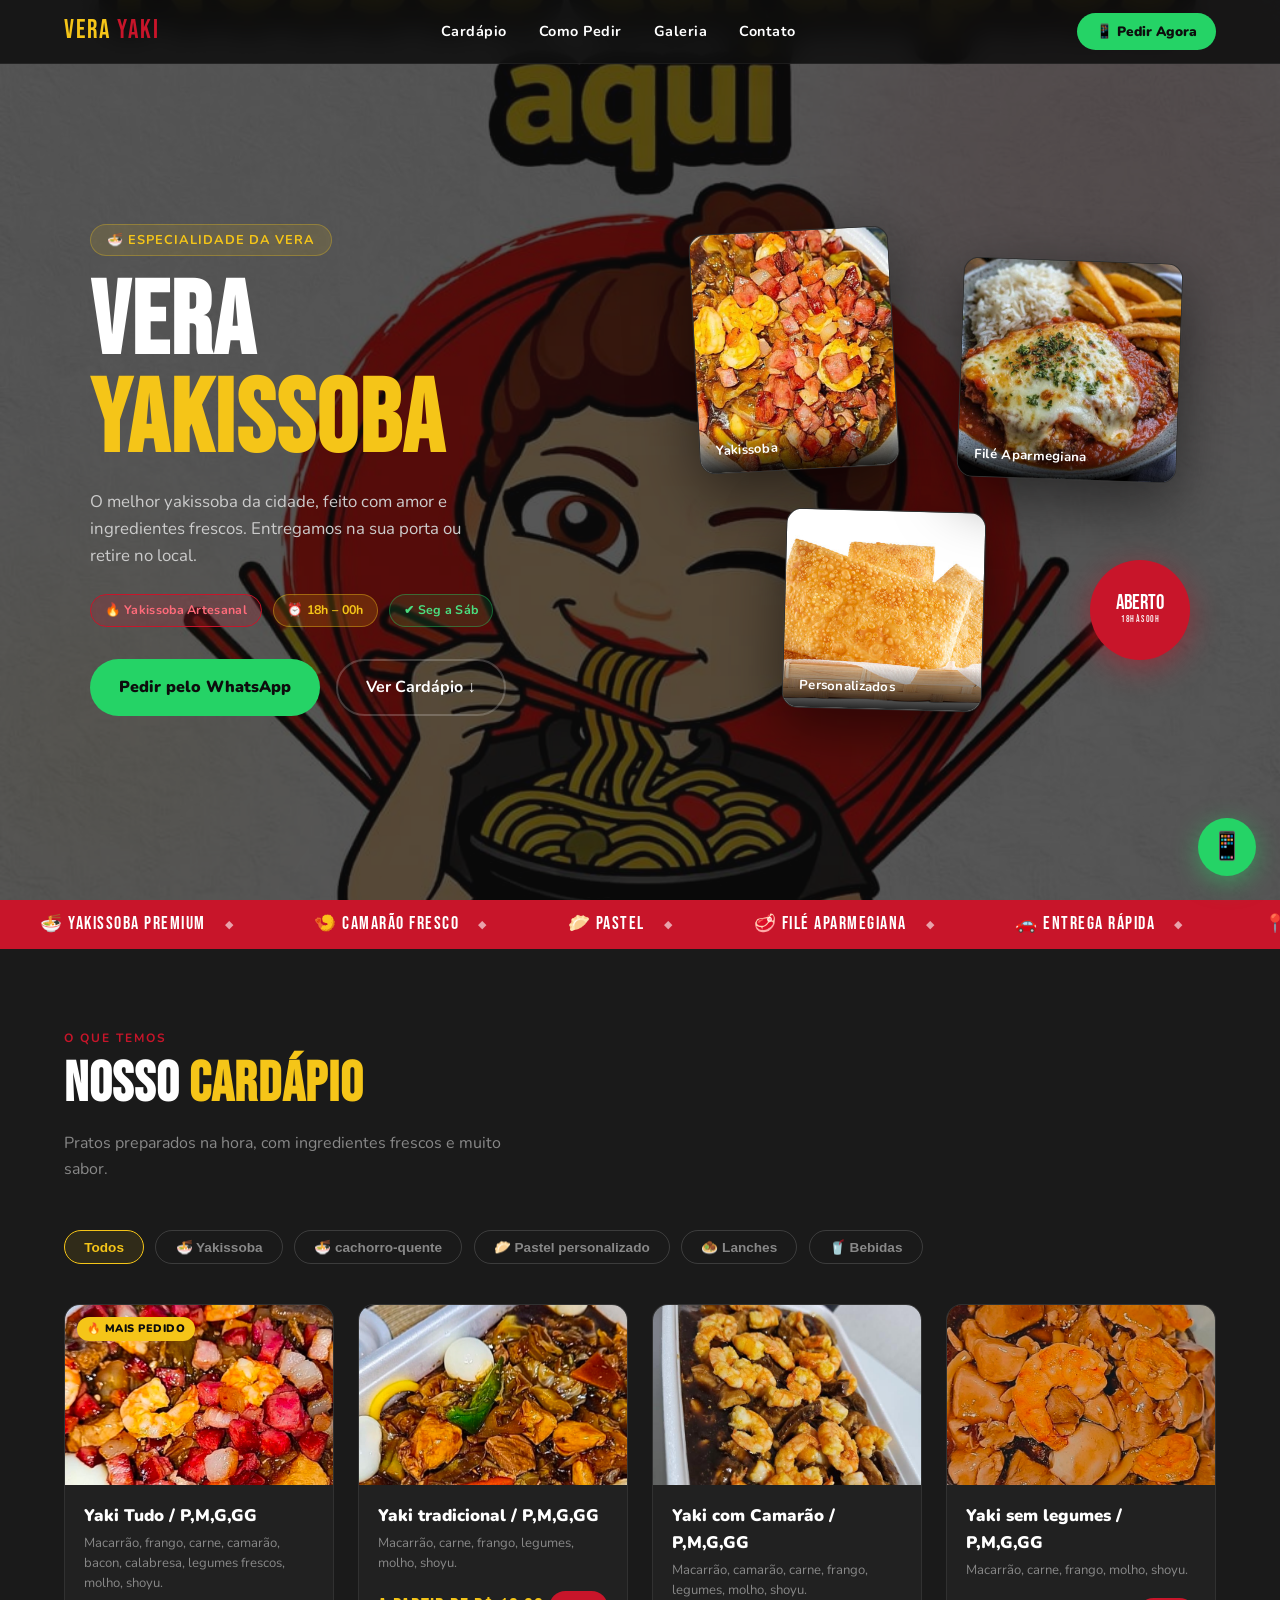
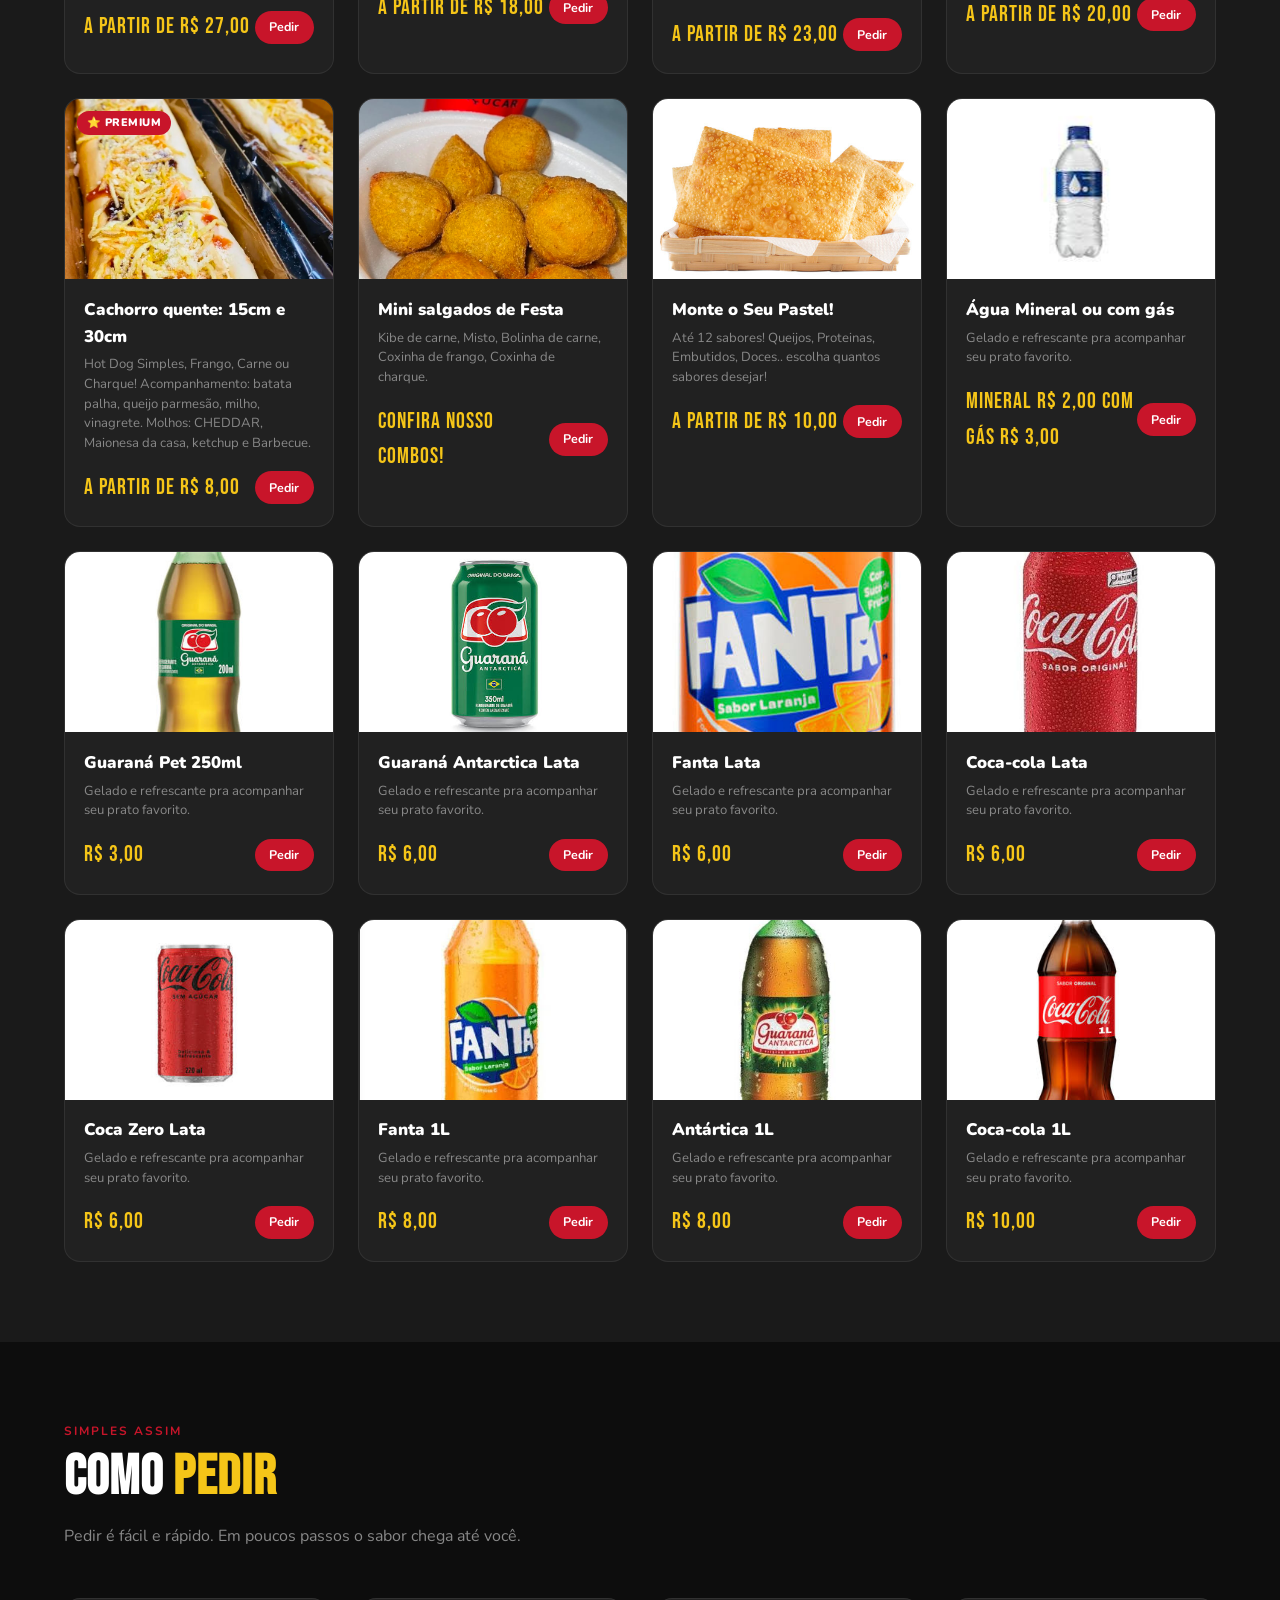
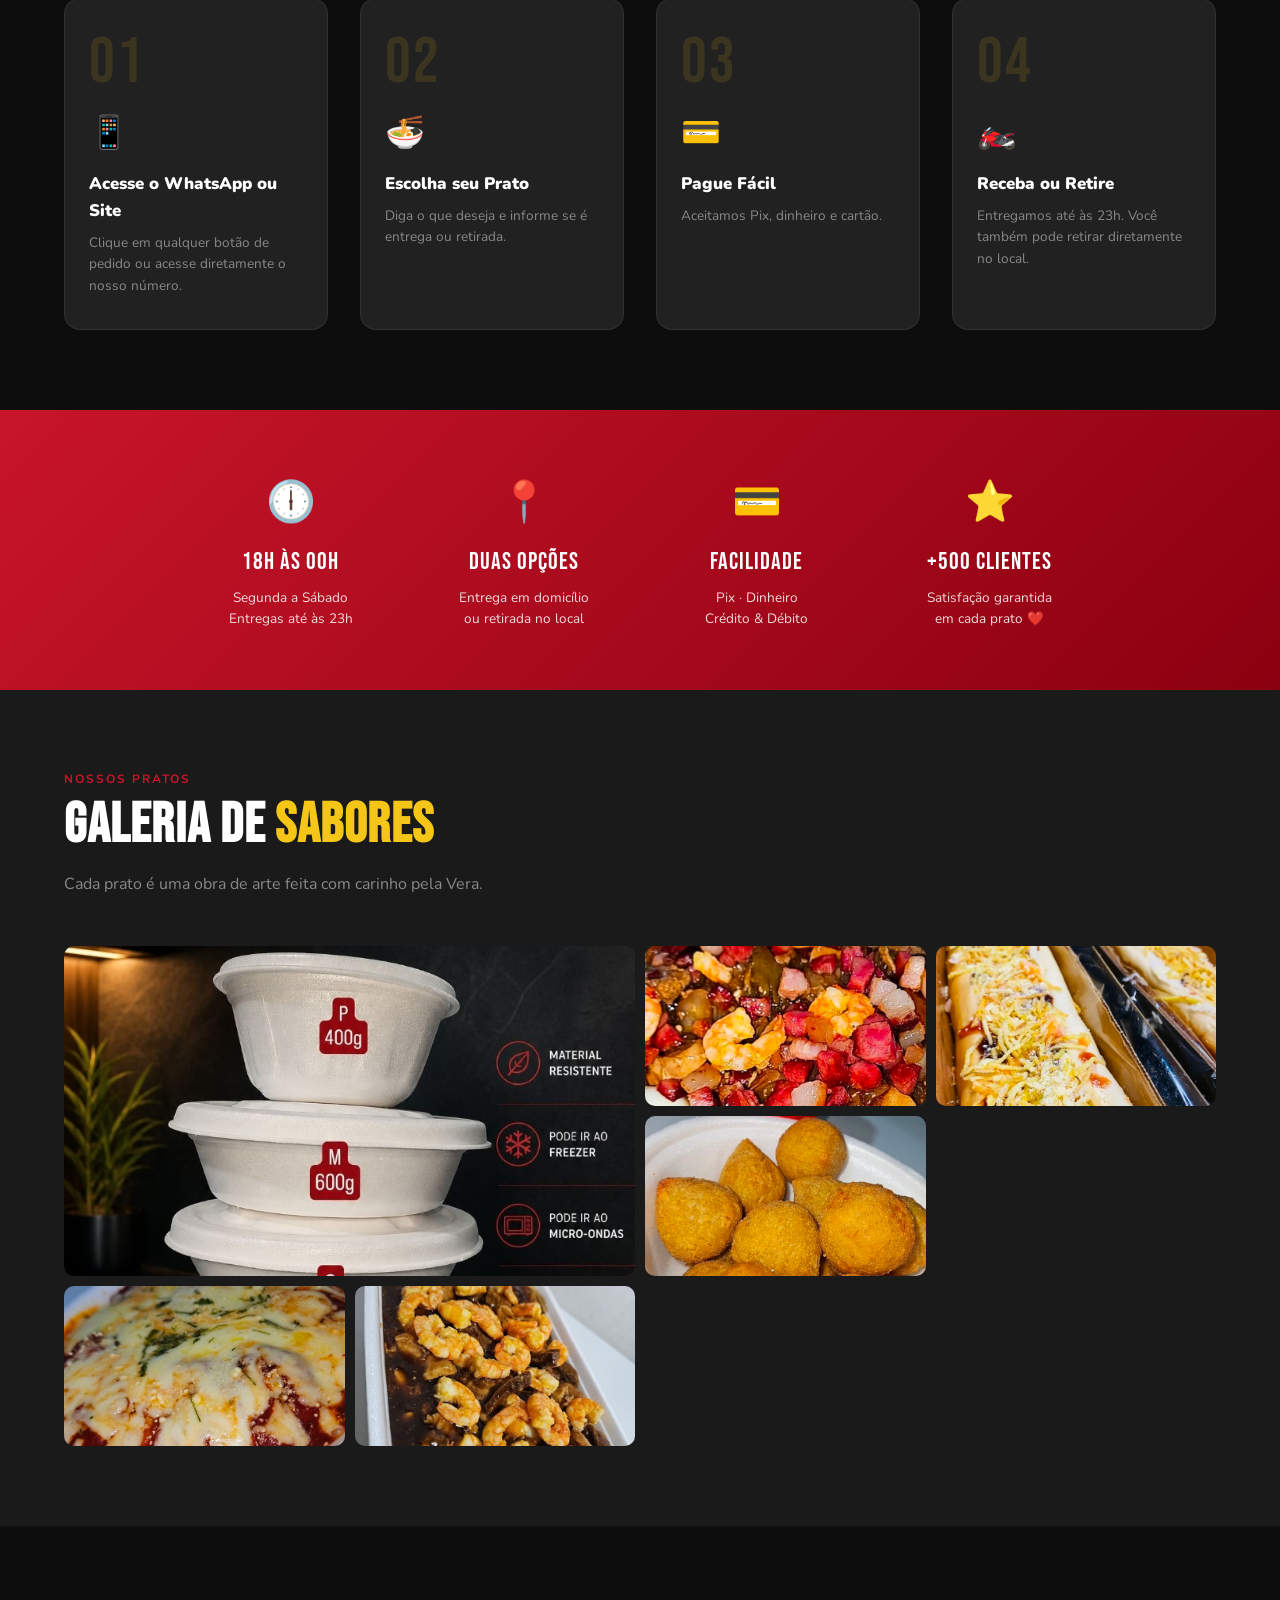
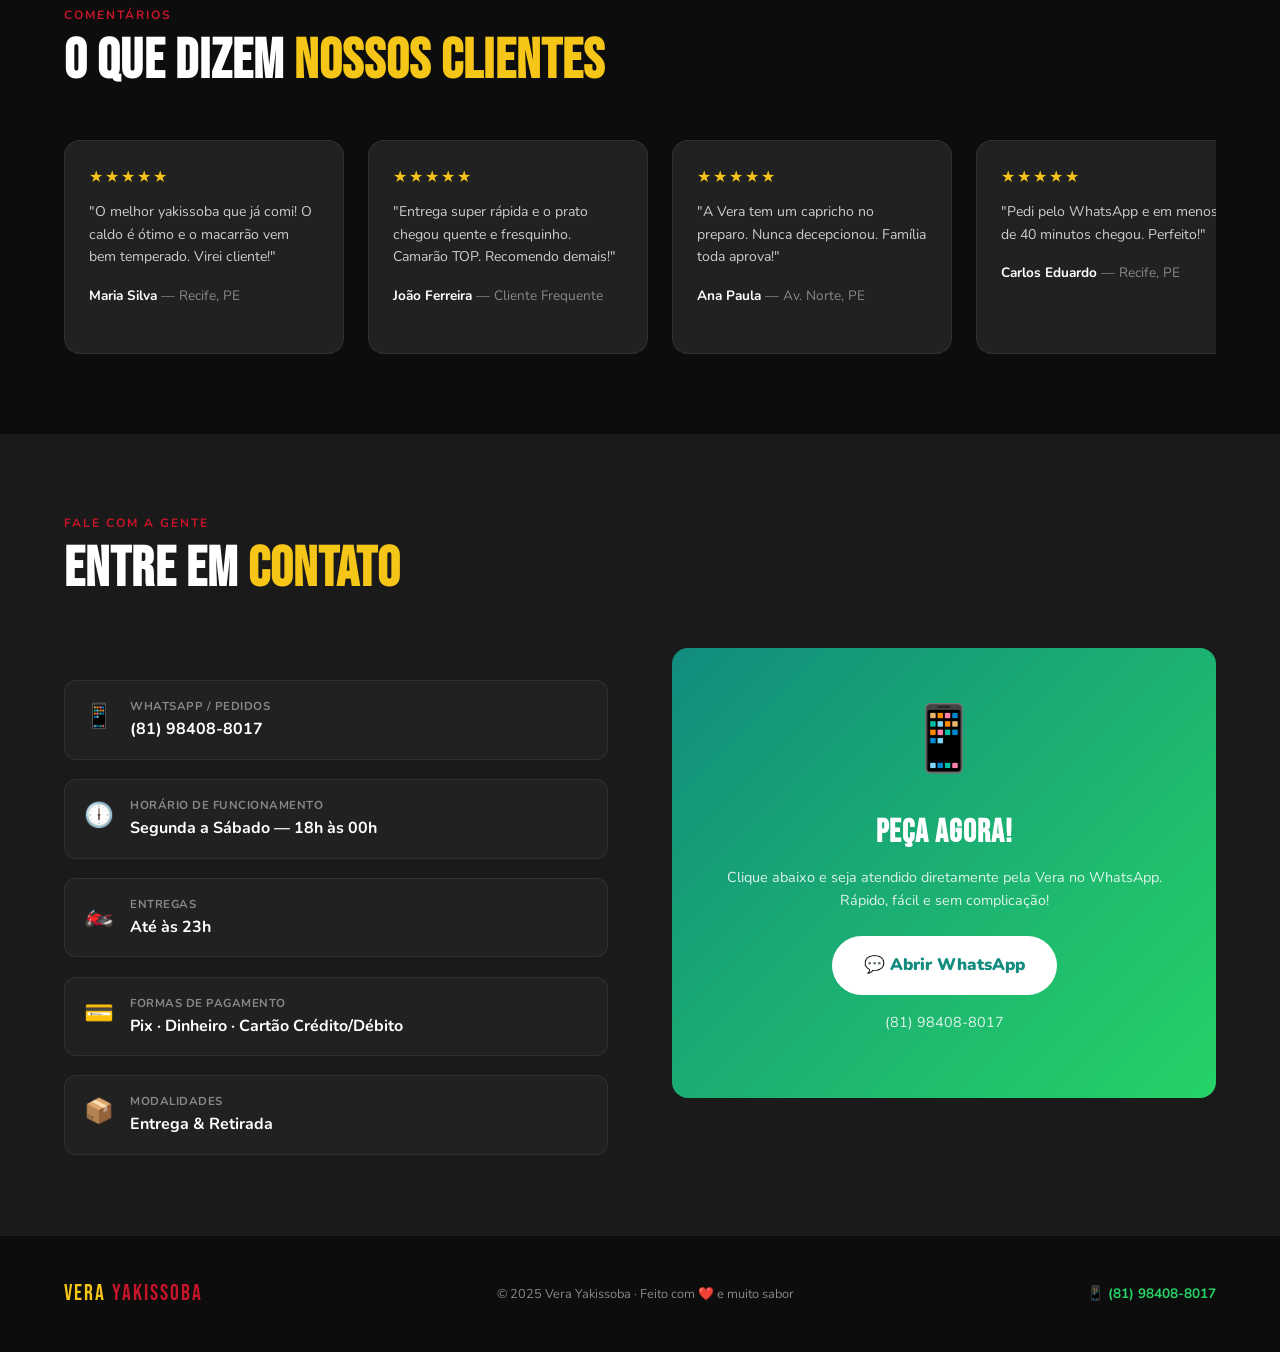
==== index.html @ edbf0c28 "Primeira versão do site Vera Yakisoba" ====
<!DOCTYPE html>
<html lang="pt-BR">
  <head>
    <meta charset="UTF-8" />
    <meta name="viewport" content="width=device-width, initial-scale=1.0"/>
    <title>Vera Yakissoba</title>
    <link rel="preconnect" href="https://fonts.googleapis.com"/>
    <link href="https://fonts.googleapis.com/css2?family=Bebas+Neue&family=Nunito:wght@400;600;700;900&display=swap" rel="stylesheet"/>
    <link rel="stylesheet" href="SITEVERACSS.css">
  </head>
  <body>

      <!-- LOADER -->
      <div id="loader">
        <div class="loader-logo">VERA <span>YAKISSOBA</span></div>
        <div class="loader-bar"><div class="loader-bar-fill"></div></div>
      </div>

      <!-- FLOATING WA -->
      <a class="float-wa" href="https://wa.me/5581984088017" target="_blank" title="Falar no WhatsApp">📱</a>

      <!-- NAV -->
      <nav id="nav">
          <div class="nav-brand">VERA <span>YAKI</span></div>
          <ul class="nav-links" id="navLinks">
            <li><a href="#menu">Cardápio</a></li>
            <li><a href="#como-pedir">Como Pedir</a></li>
            <li><a href="#galeria">Galeria</a></li>
            <li><a href="#contato">Contato</a></li>
          </ul>
        <a class="nav-cta" href="https://wa.me/5581984088017" target="_blank">
        📱 Pedir Agora
        </a>
        <div class="nav-hamburger" id="hamburger" onclick="toggleMenu()">
          <span></span><span></span><span></span>
        </div>
      </nav>

      <!-- HERO -->
      <section id="hero">
        <div class="hero-bg">
          <div class="orb orb1"></div>
          <div class="orb orb2"></div>
        </div>
        <div class="hero-inner">
          <div class="hero-text">
            <div class="hero-eyebrow">🍜 Especialidade da Vera</div>
              <h1 class="hero-title">
                <span class="line1">VERA</span>
                <span class="line2">YAKISSOBA</span>
              </h1>
              <p class="hero-sub">O melhor yakissoba da cidade, feito com amor e ingredientes frescos. Entregamos na sua porta ou retire no local.</p>
              <div class="hero-badges">
                <span class="badge badge-red">🔥 Yakissoba Artesanal</span>
                <span class="badge badge-gold">⏰ 18h – 00h</span>
                <span class="badge badge-green">✔ Seg a Sáb</span>
              </div>
              <div class="hero-actions">
                <a class="btn-primary" href="https://wa.me/5581984088017" target="_blank">
                  Pedir pelo WhatsApp
                </a>
                <a class="btn-secondary" href="#menu">Ver Cardápio ↓</a>
              </div>
          </div>
          <div class="hero-visual">
            <div class="dish-card dc1">
              <div class="menu-card-img-wrap" style="height:100%">
                <img src="YAKISOBA2.jpeg" alt="Yakisoba">
              </div>
              <div class="dish-card-label">Yakissoba</div>
            </div>
            <div class="dish-card dc2">
              <img src="aparmegiana.jpg" alt="aparmegiana">
              <div class="dish-card-label">Filé Aparmegiana</div>
            </div>
            <div class="dish-card dc3">
              <img src="pastel.jpg" alt="pasteis">
              <div class="dish-card-label">Personalizados</div>
            </div>
            <div class="hero-badge-float">
              <span class="big">ABERTO</span>
              <span class="small">18H ÀS 00H</span>
            </div>
          </div>
        </div>
      </section>

      <!-- TICKER -->
      <div class="ticker-wrap">
        <div class="ticker-track" id="tickerTrack">
          <span>🍜 Yakissoba Premium</span>
          <span>🍤 Camarão Fresco</span>
          <span>🥟 Pastel</span>
          <span>🥩 Filé Aparmegiana</span>
          <span>🚗 Entrega Rápida</span>
          <span>📍 Retirada no Local</span>
          <span>💳 Dinheiro, Pix & Cartão</span>
          <span>⭐ Melhor da Cidade</span>
          <span>🍜 Yakissoba Premium</span>
          <span>🍤 Camarão Fresco</span>
          <span>🥟 Pastel</span>
          <span>🥩 Filé Aparmegiana</span>
          <span>🏍️ Entrega Rápida</span>
          <span>📍 Retirada no Local</span>
          <span>💳 Dinheiro, Pix & Cartão</span>
          <span>⭐ Melhor da Cidade</span>
        </div>
      </div>

      <!-- MENU -->
      <section id="menu">
        <div class="section-header reveal">
          <p class="section-label">O que temos</p>
          <h2 class="section-title">Nosso <span>Cardápio</span></h2>
          <p class="section-sub">Pratos preparados na hora, com ingredientes frescos e muito sabor.</p>
        </div>
        <div class="menu-tabs reveal">
          <button class="tab active" onclick="filterMenu('todos', this)">Todos</button>
          <button class="tab" onclick="filterMenu('yaki', this)">🍜 Yakissoba</button>
          <button class="tab" onclick="filterMenu('dog', this)">🍜 cachorro-quente</button>
          <button class="tab" onclick="filterMenu('pastel', this)">🥟 Pastel personalizado</button>
          <button class="tab" onclick="filterMenu('lanches', this)">🧆 Lanches</button>
          <button class="tab" onclick="filterMenu('bebidas', this)">🥤 Bebidas</button>
        </div>
        <div class="menu-grid" id="menuGrid">
          <!-- Yakisoba TUDO-->
          <div class="menu-card reveal" data-cat="yaki">
            <span class="menu-card-badge">🔥 Mais Pedido</span>
              <div class="menu-card-img-wrap">
                <img src="yakitudo.jpeg" alt="Yakisoba">
                <div style="width:100%;height:180px;background:linear-gradient(135deg,#2d1000,#7a3015);display:flex;align-items:center;justify-content:center;font-size:4rem;">🍜</div>
              </div>
        
            <div class="menu-card-body" >
              <div class="menu-card-title">Yaki Tudo / P,M,G,GG</div>
              <div class="menu-card-desc">Macarrão, frango, carne, camarão, bacon, calabresa, legumes frescos, molho, shoyu.</div>
                <div class="menu-card-footer">
                  <span class="menu-card-price">A partir de R$ 27,00</span>
                  <a class="btn-pedido" href="https://wa.me/5581984088017?text=Quero%20pedir%20um%20Yaki%20Tudo!" target="_blank">Pedir</a>
                </div>
            </div>
          </div>

          <!--Yakisoba tradicional-->
          <div class="menu-card reveal" data-cat="yaki">
            <div class="menu-card-img-wrap">
              <img src="yakitradi.jpeg" alt="tradicional">
              <div style="width:100%;height:180px;background:linear-gradient(135deg,#1a0800,#5a2010);display:flex;align-items:center;justify-content:center;font-size:4rem;">🥩</div>
            </div>
            <div class="menu-card-body">
              <div class="menu-card-title">Yaki tradicional / P,M,G,GG</div>
              <div class="menu-card-desc">Macarrão, carne, frango, legumes, molho, shoyu.</div>
              <div class="menu-card-footer">
                <span class="menu-card-price">A partir de R$ 18,00</span>
                <a class="btn-pedido" href="https://wa.me/5581984088017?text=Quero%20pedir%20um%20Yakissoba%20de%20Tradicional!" target="_blank">Pedir</a>
              </div>
            </div>
          </div>
          <!--YAKI COM CAMARÃO-->
        <div class="menu-card reveal" data-cat="yaki">
          <div class="menu-card-img-wrap">
            <img src="YAKISOBAVERA.jpeg" alt="camarão">
              <div style="width:100%;height:180px;background:linear-gradient(135deg,#1a0800,#5a2010);display:flex;align-items:center;justify-content:center;font-size:4rem;">🥩</div>
          </div>
          <div class="menu-card-body">
            <div class="menu-card-title">Yaki com Camarão / P,M,G,GG</div>
            <div class="menu-card-desc">Macarrão, camarão, carne, frango, legumes, molho, shoyu.</div>
            <div class="menu-card-footer">
              <span class="menu-card-price">A partir de R$ 23,00</span>
              <a class="btn-pedido" href="https://wa.me/5581984088017?text=Quero%20pedir%20um%20Yakissoba%20com%20Camarão!" target="_blank">Pedir</a>
            </div>
          </div>
        </div>
          <!--YAKI SEM LEGUMES-->
        <div class="menu-card reveal" data-cat="yaki">
          <div class="menu-card-img-wrap">
            <img src="YAKISEMLEGUMES.jpeg" alt="sem legumes">
            <div style="width:100%;height:180px;background:linear-gradient(135deg,#1a0800,#5a2010);display:flex;align-items:center;justify-content:center;font-size:4rem;">🥩</div>
          </div>
          <div class="menu-card-body">
            <div class="menu-card-title">Yaki sem legumes / P,M,G,GG</div>
            <div class="menu-card-desc">Macarrão, carne, frango, molho, shoyu.</div>
            <div class="menu-card-footer">
              <span class="menu-card-price">A partir de R$ 20,00</span>
              <a class="btn-pedido" href="https://wa.me/5581984088017?text=Quero%20pedir%20um%20Yakissoba%20sem%20Legumes!" target="_blank">Pedir</a>
            </div>
          </div>
        </div>

          <!--HOTDOG-->
        <div class="menu-card reveal" data-cat="dog">
          <span class="menu-card-badge" style="background:var(--red);color:var(--white);">⭐ Premium</span>
          <div class="menu-card-img-wrap">
            <img src="VERADOG.jpeg" alt="cachorroquente">
              <div style="width:100%;height:180px;background:linear-gradient(135deg,#1a1000,#5a4000);display:flex;align-items:center;justify-content:center;font-size:4rem;">🧆</div>
          </div>
          <div class="menu-card-body">
            <div class="menu-card-title">Cachorro quente: 15cm e 30cm</div>
            <div class="menu-card-desc">Hot Dog Simples, Frango, Carne ou Charque! Acompanhamento: batata palha, queijo parmesão, milho, vinagrete. Molhos: CHEDDAR, Maionesa da casa, ketchup e Barbecue.</div>
            <div class="menu-card-footer">
              <span class="menu-card-price">A partir de R$ 8,00</span>
              <a class="btn-pedido" href="https://wa.me/5581984088017?text=Quero%20pedir%20Cachorro-quente!" target="_blank">Pedir</a>
            </div>
          </div>
        </div>

          <!--COXINHAS-->
        <div class="menu-card reveal" data-cat="lanches">
          <div class="menu-card-img-wrap">
            <img src="VERACOXINHAS.jpeg" alt="coxinhas">
              <div style="width:100%;height:180px;background:linear-gradient(135deg,#001a10,#005030);display:flex;align-items:center;justify-content:center;font-size:4rem;">🍤</div>
          </div>
          <div class="menu-card-body">
            <div class="menu-card-title">Mini salgados de Festa</div>
            <div class="menu-card-desc">Kibe de carne, Misto, Bolinha de carne, Coxinha de frango, Coxinha de charque.</div>
            <div class="menu-card-footer">
              <span class="menu-card-price">Confira nosso Combos!</span>
              <a class="btn-pedido" href="https://wa.me/5581984088017?text=Quero%20pedir%20Coxinhas!" target="_blank">Pedir</a>
            </div>
          </div>
        </div>

          <!--PASTEL-->
        <div class="menu-card reveal" data-cat="pastel">
          <div class="menu-card-img-wrap">
            <img src="pastel.jpg" alt="pastel">
              <div style="width:100%;height:180px;background:linear-gradient(135deg,#0a0020,#30106a);display:flex;align-items:center;justify-content:center;font-size:4rem;">🌊</div>
          </div>
          <div class="menu-card-body">
            <div class="menu-card-title">Monte o Seu Pastel!</div>
            <div class="menu-card-desc">Até 12 sabores! Queijos, Proteinas, Embutidos, Doces..  escolha quantos sabores desejar!</div>
            <div class="menu-card-footer">
              <span class="menu-card-price">A partir de R$ 10,00</span>
              <a class="btn-pedido" href="https://wa.me/5581984088017?text=Quero%20pedir%20um%20Pastel!" target="_blank">Pedir</a>
            </div>
          </div>
        </div>

        <!--BEBIDAS-->
        <div class="menu-card reveal" data-cat="bebidas">
          <div class="menu-card-img-wrap">
            <img src="VERAAGUA.jpg" alt="aguamineral">
              <div style="width:100%;height:180px;background:linear-gradient(135deg,#0a1520,#1a4060);display:flex;align-items:center;justify-content:center;font-size:4rem;">🥤</div>
          </div>
          <div class="menu-card-body">
            <div class="menu-card-title">Água Mineral ou com gás</div>
            <div class="menu-card-desc">Gelado e refrescante pra acompanhar seu prato favorito.</div>
            <div class="menu-card-footer">
              <span class="menu-card-price">Mineral R$ 2,00 com gás R$ 3,00</span>
              <a class="btn-pedido" href="https://wa.me/5581984088017?text=Quero%20pedir%20Agua!" target="_blank">Pedir</a>
            </div>
          </div>
        </div>

        <div class="menu-card reveal" data-cat="bebidas">
          <div class="menu-card-img-wrap">
            <img src="VERAGUARANA.jpg" alt="guaranapet">
              <div style="width:100%;height:180px;background:linear-gradient(135deg,#0a1520,#1a4060);display:flex;align-items:center;justify-content:center;font-size:4rem;">🥤</div>
          </div>
          <div class="menu-card-body">
            <div class="menu-card-title">Guaraná Pet 250ml</div>
            <div class="menu-card-desc">Gelado e refrescante pra acompanhar seu prato favorito.</div>
            <div class="menu-card-footer">
              <span class="menu-card-price">R$ 3,00</span>
              <a class="btn-pedido" href="https://wa.me/5581984088017?text=Quero%20pedir%20PetGuaraná!" target="_blank">Pedir</a>
            </div>
          </div>
        </div>
        
        <div class="menu-card reveal" data-cat="bebidas">
          <div class="menu-card-img-wrap">
            <img src="antarticalata.jpg" alt="antarticalata">
              <div style="width:100%;height:180px;background:linear-gradient(135deg,#0a1520,#1a4060);display:flex;align-items:center;justify-content:center;font-size:4rem;">🥤</div>
          </div>
          <div class="menu-card-body">
            <div class="menu-card-title">Guaraná Antarctica Lata</div>
            <div class="menu-card-desc">Gelado e refrescante pra acompanhar seu prato favorito.</div>
            <div class="menu-card-footer">
              <span class="menu-card-price">R$ 6,00</span>
              <a class="btn-pedido" href="https://wa.me/5581984088017?text=Quero%20pedir%20um%20Guaraná%20Lata!" target="_blank">Pedir</a>
            </div>
          </div>
        </div>

        <div class="menu-card reveal" data-cat="bebidas">
          <div class="menu-card-img-wrap">
            <img src="fantalata.jpg" alt="fantalata">
              <div style="width:100%;height:180px;background:linear-gradient(135deg,#0a1520,#1a4060);display:flex;align-items:center;justify-content:center;font-size:4rem;">🥤</div>
          </div>
          <div class="menu-card-body">
            <div class="menu-card-title">Fanta Lata</div>
            <div class="menu-card-desc">Gelado e refrescante pra acompanhar seu prato favorito.</div>
            <div class="menu-card-footer">
              <span class="menu-card-price">R$ 6,00</span>
              <a class="btn-pedido" href="https://wa.me/5581984088017?text=Quero%20pedir%20uma%20Fanta%20Lata!" target="_blank">Pedir</a>
            </div>
          </div>
        </div>

        <div class="menu-card reveal" data-cat="bebidas">
          <div class="menu-card-img-wrap">
            <img src="cocalata.jpg" alt="cocalata">
              <div style="width:100%;height:180px;background:linear-gradient(135deg,#0a1520,#1a4060);display:flex;align-items:center;justify-content:center;font-size:4rem;">🥤</div>
          </div>
          <div class="menu-card-body">
            <div class="menu-card-title">Coca-cola Lata</div>
            <div class="menu-card-desc">Gelado e refrescante pra acompanhar seu prato favorito.</div>
            <div class="menu-card-footer">
              <span class="menu-card-price">R$ 6,00</span>
              <a class="btn-pedido" href="https://wa.me/5581984088017?text=Quero%20pedir%20uma%20coca%20Lata!" target="_blank">Pedir</a>
            </div>
          </div>
        </div>

        <div class="menu-card reveal" data-cat="bebidas">
          <div class="menu-card-img-wrap">
            <img src="cocalatazero.jpg" alt="cocazero">
              <div style="width:100%;height:180px;background:linear-gradient(135deg,#0a1520,#1a4060);display:flex;align-items:center;justify-content:center;font-size:4rem;">🥤</div>
          </div>
          <div class="menu-card-body">
            <div class="menu-card-title">Coca Zero Lata</div>
            <div class="menu-card-desc">Gelado e refrescante pra acompanhar seu prato favorito.</div>
            <div class="menu-card-footer">
              <span class="menu-card-price">R$ 6,00</span>
              <a class="btn-pedido" href="https://wa.me/5581984088017?text=Quero%20pedir%20uma%20CocaZero%20Lata!" target="_blank">Pedir</a>
            </div>
          </div>
        </div>

        <div class="menu-card reveal" data-cat="bebidas">
          <div class="menu-card-img-wrap">
            <img src="fanta1l.jpg" alt="fanta1l">
              <div style="width:100%;height:180px;background:linear-gradient(135deg,#0a1520,#1a4060);display:flex;align-items:center;justify-content:center;font-size:4rem;">🥤</div>
          </div>
          <div class="menu-card-body">
            <div class="menu-card-title">Fanta 1L</div>
            <div class="menu-card-desc">Gelado e refrescante pra acompanhar seu prato favorito.</div>
            <div class="menu-card-footer">
              <span class="menu-card-price">R$ 8,00</span>
              <a class="btn-pedido" href="https://wa.me/5581984088017?text=Quero%20pedir%20uma%20Fanta%201L!" target="_blank">Pedir</a>
            </div>
          </div>
        </div>

        <div class="menu-card reveal" data-cat="bebidas">
          <div class="menu-card-img-wrap">
            <img src="antartica1l.jpg" alt="antartica1L">
              <div style="width:100%;height:180px;background:linear-gradient(135deg,#0a1520,#1a4060);display:flex;align-items:center;justify-content:center;font-size:4rem;">🥤</div>
          </div>
          <div class="menu-card-body">
            <div class="menu-card-title">Antártica 1L</div>
            <div class="menu-card-desc">Gelado e refrescante pra acompanhar seu prato favorito.</div>
            <div class="menu-card-footer">
              <span class="menu-card-price">R$ 8,00</span>
              <a class="btn-pedido" href="https://wa.me/5581984088017?text=Quero%20pedir%20uma%20antartica%201L!" target="_blank">Pedir</a>
            </div>
          </div>
        </div>

          <div class="menu-card reveal" data-cat="bebidas">
            <div class="menu-card-img-wrap">
              <img src="coca1l.jpg" alt="coca1l">
                <div style="width:100%;height:180px;background:linear-gradient(135deg,#0a1520,#1a4060);display:flex;align-items:center;justify-content:center;font-size:4rem;">🥤</div>
            </div>
            <div class="menu-card-body">
              <div class="menu-card-title">Coca-cola 1L</div>
              <div class="menu-card-desc">Gelado e refrescante pra acompanhar seu prato favorito.</div>
              <div class="menu-card-footer">
                <span class="menu-card-price">R$ 10,00</span>
                <a class="btn-pedido" href="https://wa.me/5581984088017?text=Quero%20pedir%20uma%20Coca%201L!" target="_blank">Pedir</a>
              </div>
            </div>
          </div>
        </div>

      </section>

      <!-- COMO PEDIR -->
      <section id="como-pedir">
        <div class="section-header reveal">
          <p class="section-label">Simples assim</p>
          <h2 class="section-title">Como <span>Pedir</span></h2>
          <p class="section-sub">Pedir é fácil e rápido. Em poucos passos o sabor chega até você.</p>
        </div>
        <div class="steps">
          <div class="step reveal">
            <div class="step-num">01</div>
            <div class="step-icon">📱</div>
            <div class="step-title">Acesse o WhatsApp ou Site</div>
            <div class="step-desc">Clique em qualquer botão de pedido ou acesse diretamente o nosso número.</div>
          </div>
          <div class="step reveal">
            <div class="step-num">02</div>
            <div class="step-icon">🍜</div>
            <div class="step-title">Escolha seu Prato</div>
            <div class="step-desc">Diga o que deseja e informe se é entrega ou retirada.</div>
          </div>
          <div class="step reveal">
            <div class="step-num">03</div>
            <div class="step-icon">💳</div>
            <div class="step-title">Pague Fácil</div>
            <div class="step-desc">Aceitamos Pix, dinheiro e cartão.</div>
          </div>
          <div class="step reveal">
            <div class="step-num">04</div>
            <div class="step-icon">🏍️</div>
            <div class="step-title">Receba ou Retire</div>
            <div class="step-desc">Entregamos até às 23h. Você também pode retirar diretamente no local.</div>
          </div>
        </div>
      </section>

      <!-- INFORMAÇÕES -->
      <div class="info-strip">
        <div class="info-strip-grid">
          <div class="info-item reveal">
            <div class="info-item-icon">🕕</div>
            <div class="info-item-title">18h às 00h</div>
            <div class="info-item-text">Segunda a Sábado<br>Entregas até às 23h</div>
          </div>
          <div class="info-item reveal">
            <div class="info-item-icon">📍</div>
            <div class="info-item-title">Duas Opções</div>
            <div class="info-item-text">Entrega em domicílio<br>ou retirada no local</div>
          </div>
          <div class="info-item reveal">
            <div class="info-item-icon">💳</div>
            <div class="info-item-title">Facilidade</div>
            <div class="info-item-text">Pix · Dinheiro<br>Crédito & Débito</div>
          </div>
          <div class="info-item reveal">
            <div class="info-item-icon">⭐</div>
            <div class="info-item-title">+500 Clientes</div>
            <div class="info-item-text">Satisfação garantida<br>em cada prato ❤️</div>
          </div>
        </div>
      </div>

      <!-- GALERIA -->
      <section id="galeria">
        <div class="section-header reveal">
          <p class="section-label">Nossos pratos</p>
          <h2 class="section-title">Galeria de <span>Sabores</span></h2>
          <p class="section-sub">Cada prato é uma obra de arte feita com carinho pela Vera.</p>
        </div>

        <div class="gallery-mosaic">
          <div class="gal-item gal-span2 gal-row2 reveal" onclick="openLightbox( 'embalagemvera.jpeg', 'Embalagens')">
            <div class="gal-placeholder" style="height:100%;background:linear-gradient(135deg,#2d0d0a,#7a2010);"><img src="embalagemvera.jpeg" alt="embalagem"></div>
          </div>

          <div class="gal-item reveal" onclick="openLightbox('yakitudo.jpeg', 'Yaki tudo')">
            <div class="gal-placeholder" style="height:100%;background:linear-gradient(135deg,#001a10,#005030);"><img src="yakitudo.jpeg" alt="yakitudo"></div>
          </div>

          <div class="gal-item reveal" onclick="openLightbox('VERADOG.jpeg', 'cachorro-quente')">
            <div class="gal-placeholder" style="height:100%;background:linear-gradient(135deg,#1a1000,#5a3500);"><img src="VERADOG.jpeg" alt="hotdog"></div>
          </div>

          <div class="gal-item reveal" onclick="openLightbox('VERACOXINHAS.jpeg', 'Coxinhas')">
            <div class="gal-placeholder" style="height:100%;background:linear-gradient(135deg,#200000,#6a1000);"><img src="VERACOXINHAS.jpeg" alt="coxinhas"></div>
          </div>

          <div class="gal-item reveal" onclick="openLightbox('arrumadinhonovo.jpeg', 'Arrumadinho')">
            <div class="gal-placeholder" style="height:100%;background:linear-gradient(135deg,#001520,#003a50);"><img src="arrumadinhonovo.jpeg" alt="arrumadinho"></div>
          </div>

          <div class="gal-item reveal" onclick="openLightbox('VERAAPARMEGIANA.jpeg', 'Apamergiana')">
            <div class="gal-placeholder" style="height:100%;background:linear-gradient(135deg,#1a1000,#604020);"><img src="VERAAPARMEGIANA.jpeg" alt="Aparmegiana"></div>
          </div>

          <div class="gal-item reveal" onclick="openLightbox('YAKISOBAVERA.jpeg', 'Yakisoba')">
            <div class="gal-placeholder" style="height:100%;background:linear-gradient(135deg,#001800,#005020);"><img src="YAKISOBAVERA.jpeg" alt="yakitradi"></div>
          </div>
          
        </div>
      </section> 

      <!-- CAIXA DE LUZ -->
      <div id="lightbox">
        <button id="lightbox-close" onclick="closeLightbox()">✕</button>
        <div id="lightbox-content" style="font-size:10rem;text-align:center;"></div>
      </div>

      <!-- TESTIMONIALS -->
      <section id="depoimentos">
        <div class="section-header reveal">
          <p class="section-label">Comentários</p>
          <h2 class="section-title">O que dizem <span>nossos clientes</span></h2>
        </div>
        <div class="testi-track-wrap">
          <div class="testi-track" id="testiTrack">
            <!-- set A -->
            <div class="testi-card">
              <div class="testi-stars">★★★★★</div>
              <p class="testi-text">"O melhor yakissoba que já comi! O caldo é ótimo e o macarrão vem bem temperado. Virei cliente!"</p>
              <div class="testi-author">Maria Silva <span>— Recife, PE</span></div>
            </div>
            <div class="testi-card">
              <div class="testi-stars">★★★★★</div>
              <p class="testi-text">"Entrega super rápida e o prato chegou quente e fresquinho. Camarão TOP. Recomendo demais!"</p>
              <div class="testi-author">João Ferreira <span>— Cliente Frequente</span></div>
            </div>
            <div class="testi-card">
              <div class="testi-stars">★★★★★</div>
              <p class="testi-text">"A Vera tem um capricho no preparo. Nunca decepcionou. Família toda aprova!"</p>
              <div class="testi-author">Ana Paula <span>— Av. Norte, PE</span></div>
            </div>
            <div class="testi-card">
              <div class="testi-stars">★★★★★</div>
              <p class="testi-text">"Pedi pelo WhatsApp e em menos de 40 minutos chegou. Perfeito!"</p>
            <div class="testi-author">Carlos Eduardo <span>— Recife, PE</span></div>
            </div>
            <div class="testi-card">
              <div class="testi-stars">★★★★★</div>
              <p class="testi-text">"Os pasteis são absurdamente bons. Peço toda semana. Muito obrigada, Vera!"</p>
              <div class="testi-author">Fernanda Gomes <span>— Cliente Fiel</span></div>
            </div>
            <div class="testi-card">
              <div class="testi-stars">★★★★★</div>
              <p class="testi-text">"Yakissoba Tudo é excepcional. Porção generosa e preço justo. Nota dez!"</p>
              <div class="testi-author">Roberto Alves <span>— Recife, PE</span></div>
            </div>
            <!-- duplicated for infinite loop -->
            <div class="testi-card">
              <div class="testi-stars">★★★★★</div>
              <p class="testi-text">"O melhor yakissoba que já comi! O caldo é ótimo e o macarrão vem bem temperado. Virei cliente fiel!"</p>
              <div class="testi-author">Maria Silva <span>— Recife, PE</span></div>
            </div>
            <div class="testi-card">
              <div class="testi-stars">★★★★★</div>
              <p class="testi-text">"Entrega super rápida e o prato chegou quente e fresquinho. Camarão impecável. Recomendo demais!"</p>
              <div class="testi-author">João Ferreira <span>— Cliente Frequente</span></div>
            </div>
            <div class="testi-card">
              <div class="testi-stars">★★★★★</div>
              <p class="testi-text">"A Vera tem um capricho único no preparo. Nunca decepcionou. Família toda aprova!"</p>
              <div class="testi-author">Ana Paula <span>— Av. Norte, PE</span></div>
            </div>
            <div class="testi-card">
              <div class="testi-stars">★★★★★</div>
              <p class="testi-text">"Pedi pelo WhatsApp e em menos de 40 minutos chegou. Perfeito!"</p>
              <div class="testi-author">Carlos Eduardo <span>— Recife, PE</span></div>
            </div>
            <div class="testi-card">
              <div class="testi-stars">★★★★★</div>
              <p class="testi-text">"Os pasteis são absurdamente bons. Peço toda semana. Muito obrigada, Vera!"</p>
              <div class="testi-author">Fernanda Gomes <span>— Cliente Fiel</span></div>
            </div>
            <div class="testi-card">
              <div class="testi-stars">★★★★★</div>
              <p class="testi-text">"Yakissoba Tudo é excepcional. Porção generosa e preço justo. Nota dez!"</p>
              <div class="testi-author">Roberto Alves <span>— Recife, PE</span></div>
            </div>
          </div>
        </div>
      </section>

        <!-- CONTATO -->
      <section id="contato">
        <div class="section-header reveal">
          <p class="section-label">Fale com a gente</p>
          <h2 class="section-title">Entre em <span>Contato</span></h2>
        </div>
        <div class="contact-grid">
        <div>
          <ul class="contact-info-list">
            <li>
              <span class="ci-icon">📱</span>
              <div class="ci-body">
                <div class="ci-label">WhatsApp / Pedidos</div>
                <div class="ci-value">(81) 98408-8017</div>
              </div>
            </li>
            <li>
              <span class="ci-icon">🕕</span>
              <div class="ci-body">
                <div class="ci-label">Horário de Funcionamento</div>
                <div class="ci-value">Segunda a Sábado — 18h às 00h</div>
              </div>
            </li>
            <li>
              <span class="ci-icon">🏍️</span>
              <div class="ci-body">
                <div class="ci-label">Entregas</div>
                <div class="ci-value">Até às 23h</div>
              </div>
            </li>
            <li>
              <span class="ci-icon">💳</span>
              <div class="ci-body">
                <div class="ci-label">Formas de Pagamento</div>
                <div class="ci-value">Pix · Dinheiro · Cartão Crédito/Débito</div>
              </div>
            </li>
            <li>
              <span class="ci-icon">📦</span>
              <div class="ci-body">
                <div class="ci-label">Modalidades</div>
                <div class="ci-value">Entrega & Retirada</div>
              </div>
            </li>
          </ul>
        </div>
        <div class="reveal">
          <div class="wa-card">
            <div class="wa-card-icon">📱</div>
            <h3>Peça Agora!</h3>
            <p>Clique abaixo e seja atendido diretamente pela Vera no WhatsApp. Rápido, fácil e sem complicação!</p>
            <a class="btn-wa-big" href="https://wa.me/5581984088017?text=Olá%20Vera!%20Quero%20fazer%20um%20pedido%20😊" target="_blank">
              💬 Abrir WhatsApp
            </a>
            <p class="wa-number">(81) 98408-8017</p>
          </div>
        </div>
        </div>
      </section>

      <!-- RODA PÉ -->
      <footer>
        <div class="footer-brand">VERA <span>YAKISSOBA</span></div>
        <p class="footer-note">© 2025 Vera Yakissoba · Feito com ❤️ e muito sabor</p>
        <a href="https://wa.me/5581984088017" target="_blank" style="font-size:.85rem;color:var(--green);font-weight:700;">
          📱 (81) 98408-8017
        </a>
      </footer>

      <script src="VERASITEJS.js"></script>
    

  </body>
</html>
---- SITEVERACSS.css ----
/* ── TOKENS ─────────────────────────────────────────── */
    :root {
      --red:    #C8152A;
      --gold:   #F5C518;
      --dark:   #0D0D0D;
      --char:   #1A1A1A;
      --card:   #212121;
      --muted:  #888;
      --white:  #FFFFFF;
      --green:  #25D366;
      --radius: 16px;
      --font-display: 'Bebas Neue', sans-serif;
      --font-body: 'Nunito', sans-serif;
    }

    /* ── RESET ──────────────────────────────────────────── */
    *, *::before, *::after { box-sizing: border-box; margin: 0; padding: 0; }
    html { scroll-behavior: smooth; }
    body {
      background: var(--dark);
      color: var(--white);
      font-family: var(--font-body);
      font-size: 16px;
      line-height: 1.6;
      overflow-x: hidden;
    }
    img { display: block; max-width: 100%; }
    a { text-decoration: none; color: inherit; }

    /* ── LOADER ─────────────────────────────────────────── */
    #loader {
      position: fixed; 
      inset: 0; 
      z-index: 9999;
      background: var(--dark);
      display: flex; 
      flex-direction: column;
      align-items: center; 
      justify-content: center;
      gap: 18px;
      transition: opacity .5s ease, visibility .5s ease;
    }
    #loader.hidden { opacity: 0; visibility: hidden; }
    .loader-logo {
      font-family: var(--font-display);
      font-size: clamp(2.5rem, 8vw, 5rem);
      letter-spacing: 4px;
      color: var(--gold);
      text-shadow: 0 0 40px rgba(245,197,24,.5);
    }
    .loader-logo span { color: var(--red); }
    .loader-bar {
      width: 200px; 
      height: 4px;
      background: #333; 
      border-radius: 999px; 
      overflow: hidden;
    }
    .loader-bar-fill {
      height: 100%; 
      width: 0;
      background: linear-gradient(90deg, var(--red), var(--gold));
      border-radius: 999px;
      animation: fillBar 1.8s ease forwards;
    }
    @keyframes fillBar { to { width: 100%; } }

    /* ── NAV ─────────────────────────────────────────────── */
    #nav {
      position: fixed; top: 0; left: 0; right: 0; z-index: 100;
      padding: 0 5vw;
      background: rgba(13,13,13,.85);
      backdrop-filter: blur(12px);
      -webkit-backdrop-filter: blur(12px);
      border-bottom: 1px solid rgba(255,255,255,.06);
      display: flex; align-items: center; justify-content: space-between;
      height: 64px;
      transition: background .3s;
    }
    .nav-brand {
      font-family: var(--font-display);
      font-size: 1.6rem;
      letter-spacing: 2px;
      color: var(--gold);
    }
    .nav-brand span { color: var(--red); }
    .nav-links {
      display: flex; gap: 2rem; list-style: none;
      font-weight: 700; font-size: .9rem; letter-spacing: .5px;
    }
    .nav-links a { transition: color .2s; }
    .nav-links a:hover { color: var(--gold); }
    .nav-cta {
      background: var(--green);
      color: var(--dark);
      padding: .45rem 1.2rem;
      border-radius: 999px;
      font-weight: 900;
      font-size: .85rem;
      display: flex; align-items: center; gap: .5rem;
      transition: transform .2s, box-shadow .2s;
    }
    .nav-cta:hover { transform: translateY(-2px); box-shadow: 0 6px 20px rgba(37,211,102,.35); }
    .nav-hamburger { display: none; flex-direction: column; gap: 5px; cursor: pointer; }
    .nav-hamburger span { display: block; width: 26px; height: 2px; background: var(--white); border-radius: 2px; transition: .3s; }

    /* ── HERO ─────────────────────────────────────────────── */
    #hero {
      min-height: 100vh;
      display: grid; place-items: center;
      padding: 100px 5vw 60px;
      position: relative; overflow: hidden;
    }
    .hero-bg {
      position: absolute; inset: 0;
      background-image: url(VERAIMAGEM.jpeg);
      background-position: center;
      background-repeat: no-repeat;
      background-size: cover;
      opacity: 0.3;
    }
    /* animated smoke orbs */
    .orb {
      position: absolute; 
      border-radius: 50%; 
      filter: blur(80px);
      animation: drift 8s ease-in-out infinite alternate;
    }
    .orb1 { width: 500px; height: 500px; background: rgba(200,21,42,.12); top: -10%; right: -5%; }
    .orb2 { width: 350px; height: 350px; background: rgba(245,197,24,.08); bottom: 0; left: -5%; animation-delay: -3s; }
    @keyframes drift { to { transform: translate(30px, -20px) scale(1.05); } }
    .hero-inner {
      position: relative; z-index: 1;
      display: grid; grid-template-columns: 1fr 1fr; gap: 3rem;
      align-items: center; max-width: 1100px; width: 100%;
    }
    .hero-text {}
    .hero-eyebrow {
      display: inline-flex; align-items: center; gap: .5rem;
      background: rgba(245,197,24,.12);
      border: 1px solid rgba(245,197,24,.3);
      border-radius: 999px;
      padding: .3rem 1rem;
      font-size: .8rem; font-weight: 700; letter-spacing: 1px;
      color: var(--gold); margin-bottom: 1.2rem;
      text-transform: uppercase;
    }
    .hero-title {
      font-family: var(--font-display);
      font-size: clamp(3.5rem, 8vw, 7rem);
      line-height: .95;
      letter-spacing: 2px;
    }
    .hero-title .line1 { display: block; color: var(--white); }
    .hero-title .line2 { display: block; color: var(--gold); }
    .hero-sub {
      margin-top: 1.2rem;
      color: #ccc; font-size: 1.05rem;
      max-width: 400px;
    }
    .hero-badges {
      display: flex; gap: .7rem; flex-wrap: wrap; margin-top: 1.5rem;
    }
    .badge {
      display: inline-flex; align-items: center; gap: .4rem;
      padding: .35rem .85rem;
      border-radius: 999px; font-size: .78rem; font-weight: 700;
      letter-spacing: .3px;
    }
    .badge-red { background: rgba(200,21,42,.2); border: 1px solid var(--red); color: #ff6b7a; }
    .badge-gold { background: rgba(245,197,24,.15); border: 1px solid rgba(245,197,24,.4); color: var(--gold); }
    .badge-green { background: rgba(37,211,102,.12); border: 1px solid rgba(37,211,102,.4); color: #4ade80; }
    .hero-actions { display: flex; gap: 1rem; margin-top: 2rem; flex-wrap: wrap; }
    .btn-primary {
      display: inline-flex; align-items: center; gap: .6rem;
      background: var(--green); color: var(--dark);
      padding: .85rem 1.8rem; border-radius: 999px;
      font-weight: 900; font-size: 1rem;
      transition: transform .2s, box-shadow .2s;
    }
    .btn-primary:hover { transform: translateY(-3px); box-shadow: 0 10px 30px rgba(37,211,102,.4); }
    .btn-secondary {
      display: inline-flex; align-items: center; gap: .6rem;
      border: 2px solid rgba(255,255,255,.2);
      color: var(--white);
      padding: .85rem 1.8rem; border-radius: 999px;
      font-weight: 700; font-size: 1rem;
      transition: border-color .2s, background .2s;
    }
    .btn-secondary:hover { border-color: var(--gold); background: rgba(245,197,24,.07); }
    /* Hero right: floating dish cards */
    .hero-visual { position: relative; height: 480px; }
    .dish-card {
      position: absolute;
      background: var(--card);
      border: 1px solid rgba(255,255,255,.08);
      border-radius: var(--radius);
      overflow: hidden;
      box-shadow: 0 20px 60px rgba(0,0,0,.5);
      transition: transform .3s ease;
    }
    .dish-card:hover { transform: scale(1.04) rotate(0deg) !important; }
    .dish-card img { width: 100%; height: 100%; object-fit: cover; }
    .dish-card-label {
      position: absolute; bottom: 0; left: 0; right: 0;
      padding: .7rem 1rem;
      background: linear-gradient(to top, rgba(0,0,0,.85), transparent);
      font-weight: 700; font-size: .82rem; letter-spacing: .3px;
      color: var(--white);
    }
    .dc1 { 
      width: 200px; 
      height: 240px; 
      top: 0; 
      left: 30px; 
      transform: rotate(-3deg); 
    }
    .dc2 { 
      width: 220px; 
      height: 220px; 
      top: 30px; 
      right: 10px; 
      transform: rotate(2deg); 
      z-index: 2; 
    }
    .dc3 { 
      width: 200px; 
      height: 200px; 
      bottom: 0; 
      left: 120px; 
      transform: rotate(1.5deg); 
    }
    .hero-badge-float {
      position: absolute; 
      z-index: 5;
      background: var(--red);
      border-radius: 50%;
      width: 100px; 
      height: 100px;
      display: flex; 
      flex-direction: column; 
      align-items: center; 
      justify-content: center;
      font-family: var(--font-display);
      bottom: 50px; 
      right: 0;
      box-shadow: 0 8px 30px rgba(200,21,42,.5);
      animation: pulse-badge 2.5s ease-in-out infinite;
      text-align: center; 
      padding: 6px;
    }
    .hero-badge-float .big { font-size: 1.3rem; line-height: 1; }
    .hero-badge-float .small { font-size: .55rem; letter-spacing: .5px; opacity: .9; }
    @keyframes pulse-badge {
      0%, 100% { box-shadow: 0 8px 30px rgba(200,21,42,.5); }
      50% { box-shadow: 0 8px 40px rgba(200,21,42,.8); transform: scale(1.05); }
    }

    /* ── TICKER ─────────────────────────────────────────── */
    .ticker-wrap {
      background: var(--red);
      padding: .65rem 0;
      overflow: hidden; position: relative;
    }
    .ticker-track {
      display: flex; gap: 0;
      animation: ticker 18s linear infinite;
      white-space: nowrap;
    }
    .ticker-track span {
      padding: 0 2.5rem;
      font-family: var(--font-display);
      font-size: 1.1rem; letter-spacing: 1.5px;
      display: flex; align-items: center; gap: 1.2rem;
    }
    .ticker-track span::after { content: '◆'; font-size: .7rem; opacity: .6; }
    @keyframes ticker { from { transform: translateX(0); } to { transform: translateX(-50%); } }

    /* ── SECTION SHARED ─────────────────────────────────── */
    section { padding: 80px 5vw; }
    .section-label {
      font-size: .75rem; font-weight: 700; letter-spacing: 2px;
      text-transform: uppercase; color: var(--red);
      margin-bottom: .5rem;
    }
    .section-title {
      font-family: var(--font-display);
      font-size: clamp(2rem, 5vw, 3.5rem);
      letter-spacing: 1px; line-height: 1.05;
      margin-bottom: 1rem;
    }
    .section-title span { color: var(--gold); }
    .section-sub { color: var(--muted); max-width: 480px; }
    .section-header { margin-bottom: 3rem; }

    /* ── MENU ─────────────────────────────────────────────── */
    #menu { background: var(--char); }
    .menu-tabs {
      display: flex; gap: .7rem; flex-wrap: wrap; margin-bottom: 2.5rem;
    }
    .tab {
      padding: .5rem 1.2rem;
      border-radius: 999px;
      font-weight: 700; font-size: .85rem;
      border: 1.5px solid rgba(255,255,255,.15);
      background: transparent; color: var(--muted);
      cursor: pointer; transition: all .2s;
    }
    .tab.active, .tab:hover {
      border-color: var(--gold);
      color: var(--gold);
      background: rgba(245,197,24,.1);
    }
    .menu-grid {
      display: grid;
      grid-template-columns: repeat(auto-fill, minmax(260px, 1fr));
      gap: 1.5rem;
    }
    .menu-card {
      background: var(--card);
      border: 1px solid rgba(255,255,255,.07);
      border-radius: var(--radius);
      overflow: hidden;
      transition: transform .25s ease, box-shadow .25s ease;
      cursor: pointer;
      position: relative;
    }
    .menu-card:hover {
      transform: translateY(-6px);
      box-shadow: 0 20px 50px rgba(0,0,0,.5);
    }
    .menu-card-img {
      width: 100%; height: 180px; object-fit: cover;
      background: #2a2a2a;
      display: flex; align-items: center; justify-content: center;
      font-size: 3rem;
      transition: transform .4s ease;
    }
    .menu-card:hover .menu-card-img img { transform: scale(1.08); }
    .menu-card-img-wrap { overflow: hidden; height: 180px; }
    .menu-card-img-wrap img { width: 100%; height: 100%; object-fit: cover; transition: transform .4s ease; }
    .menu-card:hover .menu-card-img-wrap img { transform: scale(1.08); }
    .menu-card-body { padding: 1.1rem 1.2rem 1.3rem; }
    .menu-card-title { font-weight: 900; font-size: 1.05rem; margin-bottom: .3rem; }
    .menu-card-desc { font-size: .82rem; color: var(--muted); line-height: 1.5; }
    .menu-card-footer {
      display: flex; align-items: center; justify-content: space-between;
      margin-top: 1rem;
    }
    .menu-card-price {
      font-family: var(--font-display);
      font-size: 1.4rem; color: var(--gold);
      letter-spacing: 1px;
    }
    .btn-pedido {
      background: var(--red);
      color: var(--white);
      padding: .4rem .9rem;
      border-radius: 999px;
      font-size: .78rem; font-weight: 700;
      transition: background .2s, transform .2s;
    }
    .btn-pedido:hover { background: #a01020; transform: scale(1.05); }
    .menu-card-badge {
      position: absolute; top: 12px; left: 12px;
      background: var(--gold); color: var(--dark);
      font-size: .68rem; font-weight: 900;
      padding: .2rem .6rem; border-radius: 999px;
      text-transform: uppercase; letter-spacing: .5px;
    }
    .hidden-card { display: none; }

    /* ── HOW IT WORKS ─────────────────────────────────────── */
    #como-pedir { background: var(--dark); }
    .steps { display: grid; grid-template-columns: repeat(auto-fit, minmax(220px, 1fr)); gap: 2rem; }
    .step {
      background: var(--card);
      border: 1px solid rgba(255,255,255,.07);
      border-radius: var(--radius);
      padding: 2rem 1.5rem;
      position: relative;
      transition: border-color .25s;
    }
    .step:hover { border-color: rgba(245,197,24,.3); }
    .step-num {
      font-family: var(--font-display);
      font-size: 4rem; color: rgba(245,197,24,.12);
      line-height: 1; margin-bottom: .8rem;
      letter-spacing: 2px;
    }
    .step-icon {
      font-size: 2rem; margin-bottom: .8rem;
    }
    .step-title { font-weight: 900; font-size: 1.05rem; margin-bottom: .4rem; }
    .step-desc { font-size: .85rem; color: var(--muted); }

    /* ── INFO STRIP ──────────────────────────────────────── */
    .info-strip {
      background: linear-gradient(135deg, var(--red) 0%, #8b0010 100%);
      padding: 60px 5vw;
    }
    .info-strip-grid {
      display: grid; grid-template-columns: repeat(auto-fit, minmax(200px, 1fr));
      gap: 2rem; max-width: 900px; margin: 0 auto; text-align: center;
    }
    .info-item 
    .info-item-icon { 
      font-size: 2.5rem; 
      margin-bottom: .6rem; 
    }
    .info-item-title {
      font-family: var(--font-display);
      font-size: 1.5rem; 
      letter-spacing: 1px; 
      margin-bottom: .3rem;
    }
    .info-item-text { font-size: .85rem; opacity: .85; }

    /* ── GALLERY ─────────────────────────────────────────── */
    #galeria { background: var(--char); }
    .gallery-mosaic {
      display: grid;
      grid-template-columns: repeat(4, 1fr);
      grid-template-rows: repeat(3, 160px);
      gap: 10px;
    }
    .gal-item {
      border-radius: 10px; overflow: hidden;
      background: #2a2a2a;
      cursor: pointer; position: relative;
    }
    .gal-item img { width: 100%; height: 100%; object-fit: cover; transition: transform .4s ease, filter .4s; }
    .gal-item:hover img { transform: scale(1.1); filter: brightness(1.1); }
    .gal-item::after {
      content: '🔍';
      position: absolute; inset: 0;
      display: flex; align-items: center; justify-content: center;
      font-size: 2rem;
      opacity: 0; transition: opacity .3s;
      background: rgba(0,0,0,.3);
    }
    .gal-item:hover::after { opacity: 1; }
    .gal-span2 { grid-column: span 2; }
    .gal-row2 { grid-row: span 2; }
    /* emoji placeholders when no real imgs */
    .gal-placeholder { display: flex; align-items: center; justify-content: center; font-size: 4rem; }
    

    /* ── LIGHTBOX ─────────────────────────────────────────── */
    #lightbox {
      display: none; position: fixed; inset: 0; z-index: 2000;
      background: rgba(0,0,0,.92);
      align-items: center; justify-content: center;
    }
    #lightbox.open { display: flex; }
    #lightbox img { max-width: 90vw; max-height: 85vh; border-radius: 12px; }
    #lightbox-close {
      position: absolute; top: 20px; right: 24px;
      font-size: 2.5rem; cursor: pointer; color: var(--white);
      background: none; border: none;
      transition: color .2s;
    }
    #lightbox-close:hover { color: var(--red); }

    /* ── TESTIMONIALS ─────────────────────────────────────── */
    #depoimentos { background: var(--dark); }
    .testi-track-wrap { overflow: hidden; position: relative; }
    .testi-track {
      display: flex; gap: 1.5rem;
      animation: scrollTestis 30s linear infinite;
      width: max-content;
    }
    .testi-track:hover { animation-play-state: paused; }
    @keyframes scrollTestis { to { transform: translateX(-50%); } }
    .testi-card {
      background: var(--card);
      border: 1px solid rgba(255,255,255,.07);
      border-radius: var(--radius);
      padding: 1.5rem;
      width: 280px; flex-shrink: 0;
    }
    .testi-stars { color: var(--gold); font-size: 1rem; margin-bottom: .7rem; letter-spacing: 2px; }
    .testi-text { font-size: .88rem; color: #ccc; line-height: 1.6; margin-bottom: 1rem; }
    .testi-author { font-weight: 700; font-size: .85rem; }
    .testi-author span { color: var(--muted); font-weight: 400; }

    /* ── CONTACT / FOOTER ─────────────────────────────────── */
    #contato { background: var(--char); }
    .contact-grid {
      display: grid; grid-template-columns: 1fr 1fr; gap: 4rem;
      align-items: start;
    }
    .contact-info-list { list-style: none; display: flex; flex-direction: column; gap: 1.2rem; margin-top: 2rem; }
    .contact-info-list li {
      display: flex; align-items: flex-start; gap: 1rem;
      background: var(--card); border: 1px solid rgba(255,255,255,.07);
      border-radius: 12px; padding: 1rem 1.2rem;
    }
    .ci-icon { font-size: 1.5rem; flex-shrink: 0; }
    .ci-body {}
    .ci-label { font-size: .72rem; color: var(--muted); font-weight: 700; letter-spacing: .5px; text-transform: uppercase; }
    .ci-value { font-weight: 700; margin-top: .1rem; }
    /* WhatsApp CTA card */
    .wa-card {
      background: linear-gradient(135deg, #128C7E, #25D366);
      border-radius: var(--radius);
      padding: 2.5rem 2rem;
      text-align: center;
    }
    .wa-card-icon { font-size: 4rem; margin-bottom: 1rem; }
    .wa-card h3 {
      font-family: var(--font-display);
      font-size: 2rem; letter-spacing: 1px; margin-bottom: .5rem; color: var(--white);
    }
    .wa-card p { color: rgba(255,255,255,.85); font-size: .9rem; margin-bottom: 1.5rem; }
    .btn-wa-big {
      display: inline-flex; align-items: center; gap: .7rem;
      background: var(--white); color: #128C7E;
      padding: 1rem 2rem; border-radius: 999px;
      font-weight: 900; font-size: 1.05rem;
      transition: transform .2s, box-shadow .2s;
    }
    .btn-wa-big:hover { transform: translateY(-3px); box-shadow: 0 10px 30px rgba(0,0,0,.25); }
    .wa-number { margin-top: 1rem; font-size: .85rem; color: rgba(255,255,255,.7); }

    /* footer */
    footer {
      background: var(--dark);
      padding: 2.5rem 5vw;
      display: flex; align-items: center; justify-content: space-between;
      flex-wrap: wrap; gap: 1rem;
      border-top: 1px solid rgba(255,255,255,.07);
    }
    .footer-brand {
      font-family: var(--font-display);
      font-size: 1.4rem; color: var(--gold); letter-spacing: 2px;
    }
    .footer-brand span { color: var(--red); }
    .footer-note { font-size: .8rem; color: var(--muted); }

    /* ── FLOATING WA ─────────────────────────────────────── */
    .float-wa {
      position: fixed; bottom: 24px; right: 24px; z-index: 500;
      background: var(--green); color: var(--dark);
      width: 58px; height: 58px; border-radius: 50%;
      display: flex; align-items: center; justify-content: center;
      font-size: 1.7rem;
      box-shadow: 0 6px 24px rgba(37,211,102,.5);
      transition: transform .2s;
      animation: waPulse 3s ease-in-out infinite;
    }
    .float-wa:hover { transform: scale(1.12); }
    @keyframes waPulse {
      0%, 100% { box-shadow: 0 6px 24px rgba(37,211,102,.5); }
      50% { box-shadow: 0 6px 40px rgba(37,211,102,.8); }
    }

    /* ── SCROLL REVEAL ──────────────────────────────────── */
    .reveal { opacity: 0; transform: translateY(30px); transition: opacity .6s ease, transform .6s ease; }
    .reveal.visible { opacity: 1; transform: translateY(0); }

    /* ── MOBILE MENU ─────────────────────────────────────── */
    @media (max-width: 768px) {
      .nav-links { display: none; flex-direction: column; gap: 1.2rem;
        position: absolute; top: 64px; left: 0; right: 0;
        background: rgba(13,13,13,.97);
        padding: 1.5rem 5vw; border-bottom: 1px solid rgba(255,255,255,.07);
      }
      .nav-links.open { display: flex; }
      .nav-hamburger { display: flex; }
      .nav-cta { display: none; }
      .hero-inner { grid-template-columns: 1fr; }
      .hero-visual { display: none; }
      .gallery-mosaic { grid-template-columns: repeat(2, 1fr); grid-template-rows: auto; }
      .gal-span2 { grid-column: span 1; }
      .gal-row2 { grid-row: span 1; }
      .contact-grid { grid-template-columns: 1fr; }
    }
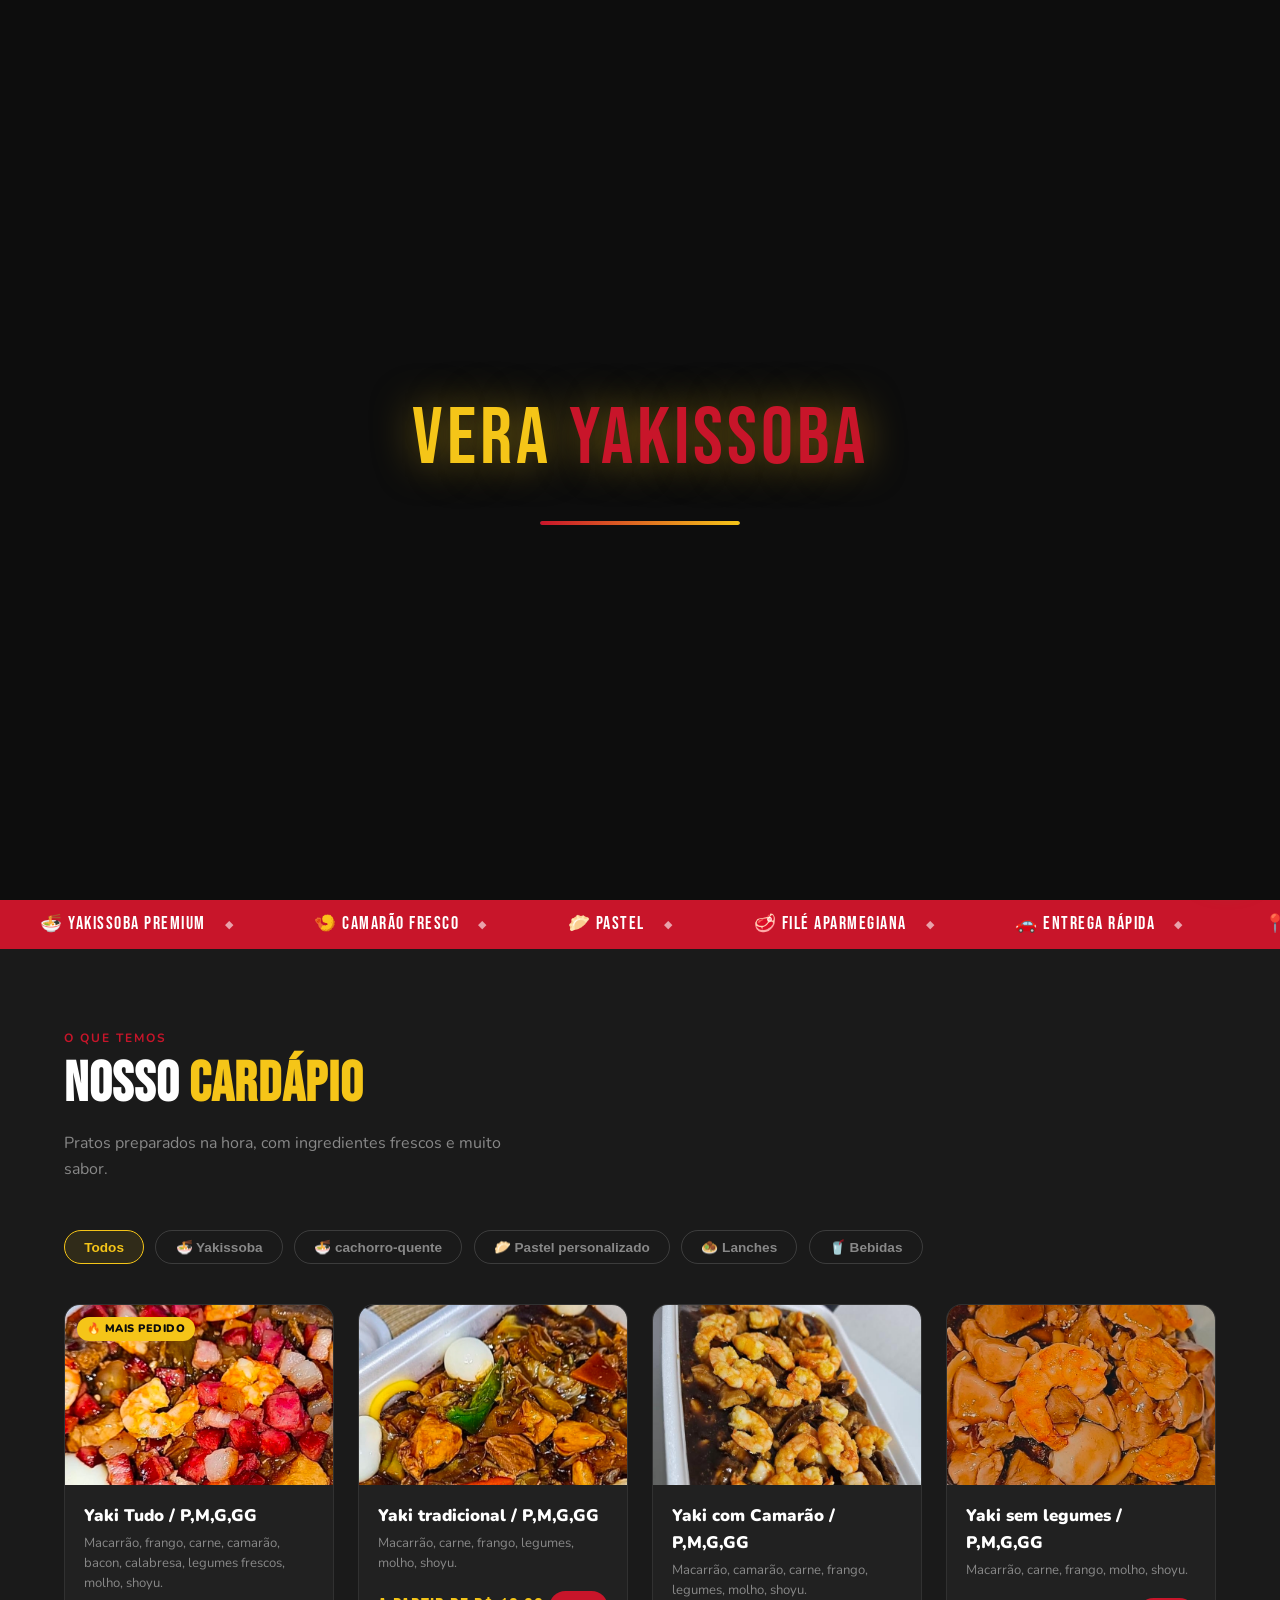
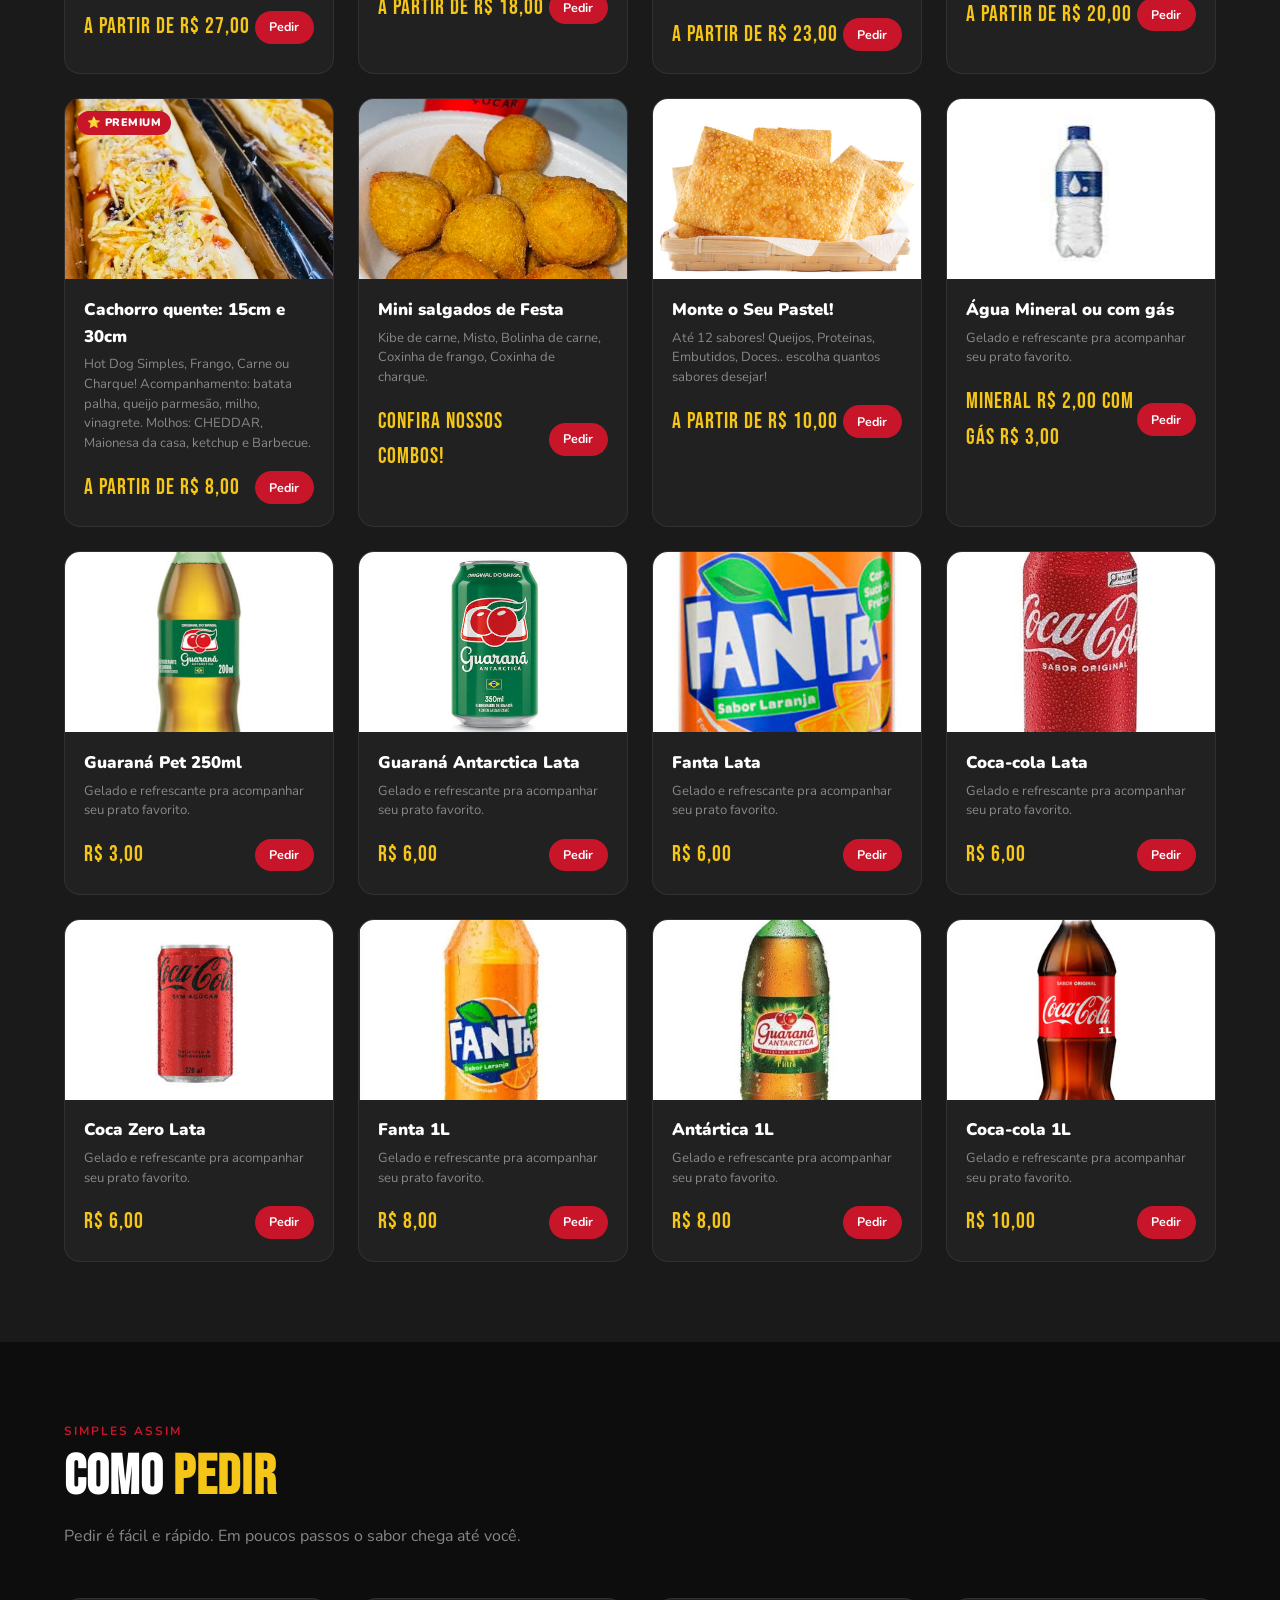
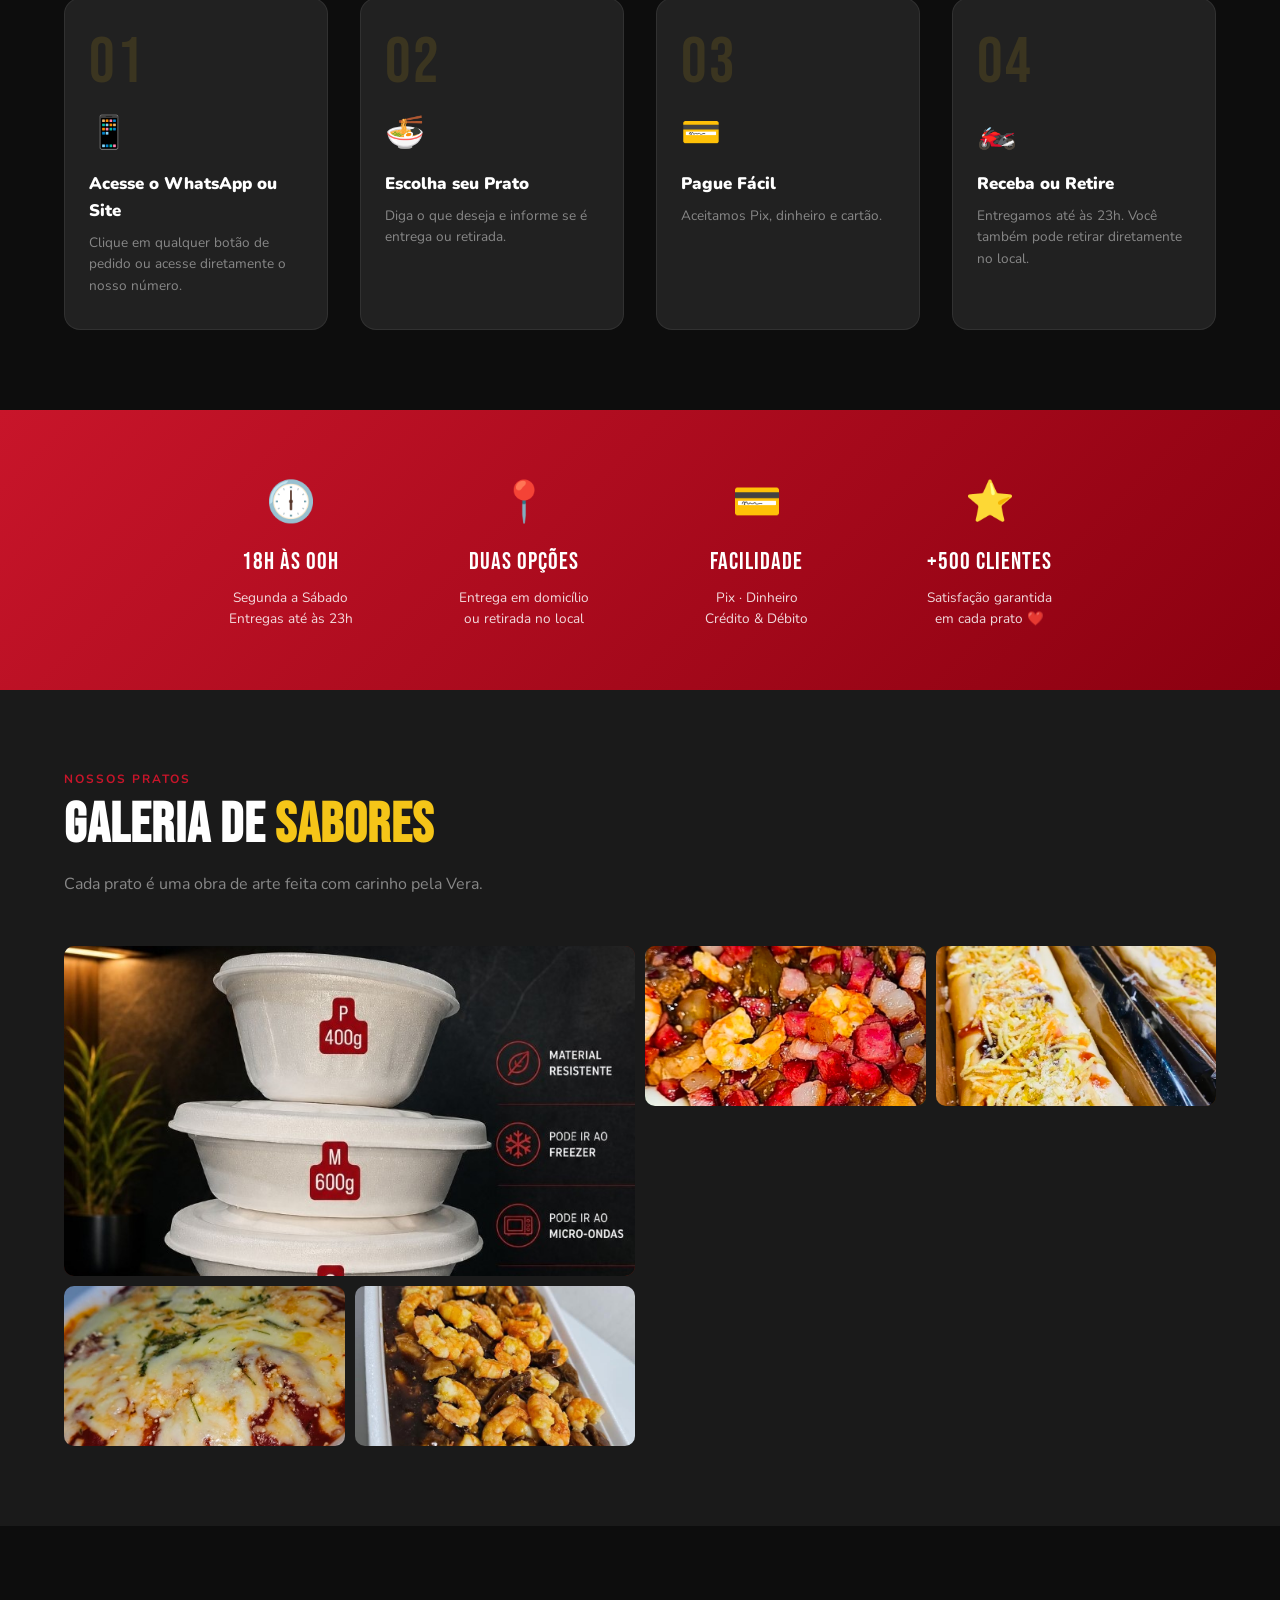
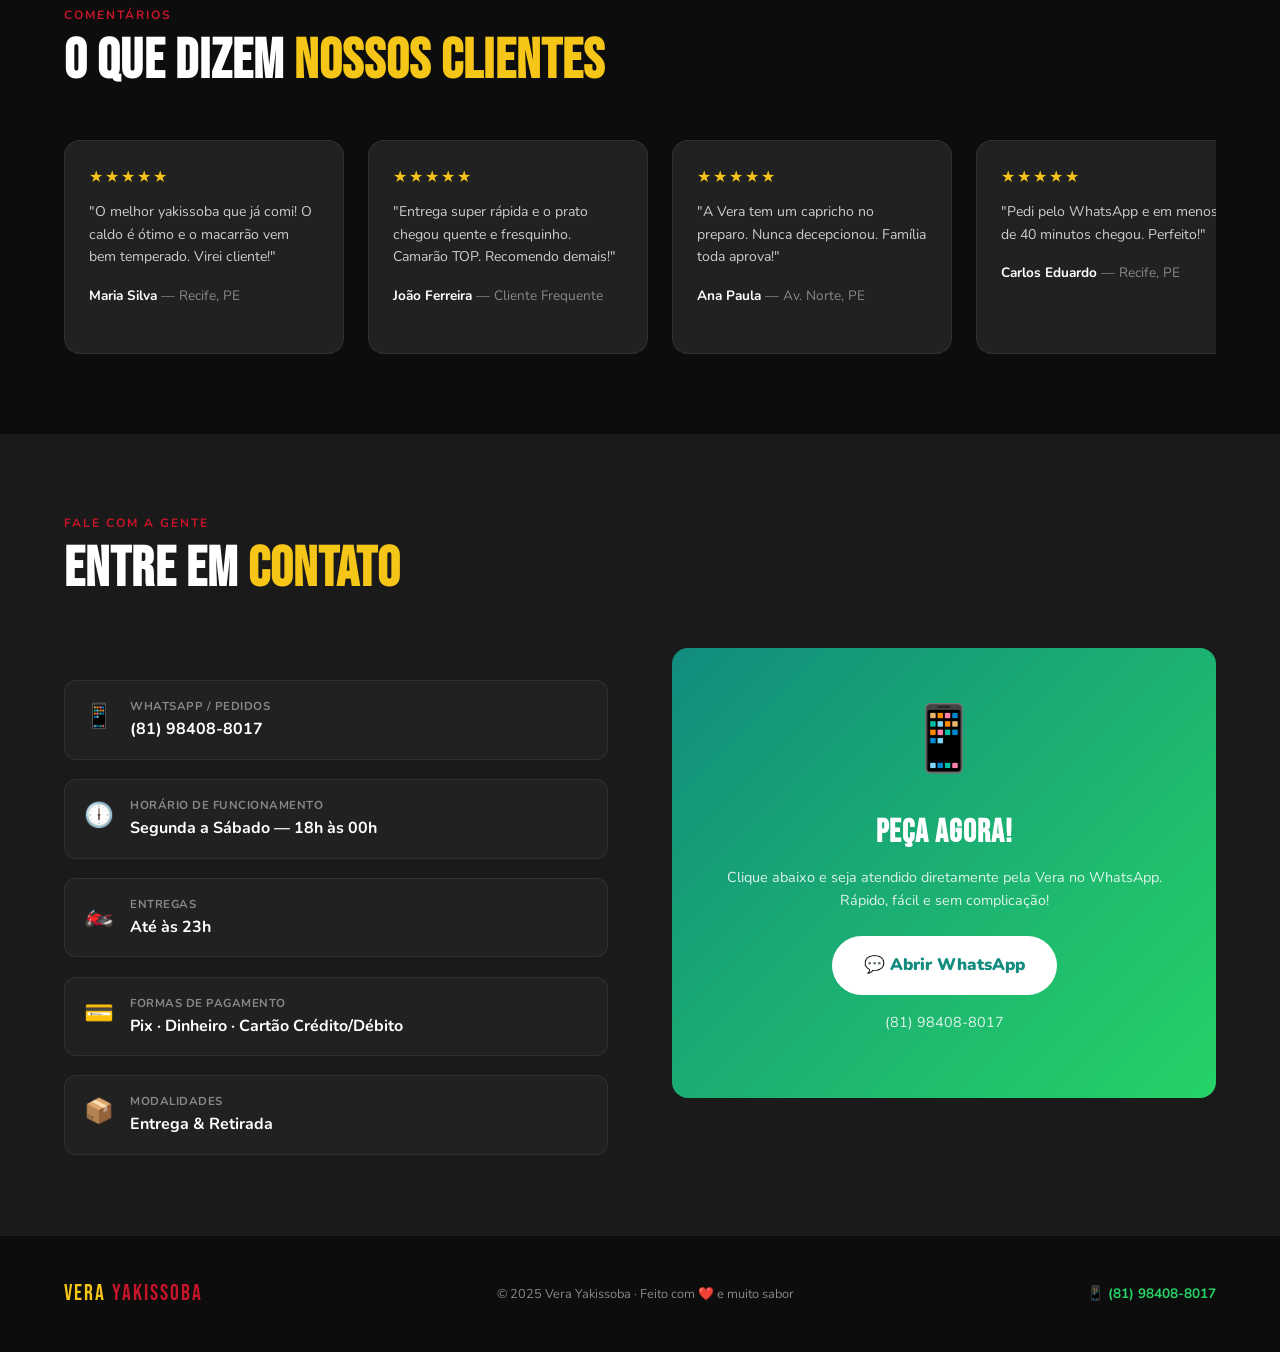
==== commit bb2e7768: "algumas modificaçoes" ====
--- a/index.html
+++ b/index.html
@@ -49,7 +49,7 @@
                 <span class="line1">VERA</span>
                 <span class="line2">YAKISSOBA</span>
               </h1>
-              <p class="hero-sub">O melhor yakissoba da cidade, feito com amor e ingredientes frescos. Entregamos na sua porta ou retire no local.</p>
+              <p class="hero-sub">O melhor yakissoba da zona Norte, feito com amor e ingredientes frescos. Entregamos na sua porta ou retire no local.</p>
               <div class="hero-badges">
                 <span class="badge badge-red">🔥 Yakissoba Artesanal</span>
                 <span class="badge badge-gold">⏰ 18h – 00h</span>
@@ -95,7 +95,7 @@
           <span>🚗 Entrega Rápida</span>
           <span>📍 Retirada no Local</span>
           <span>💳 Dinheiro, Pix & Cartão</span>
-          <span>⭐ Melhor da Cidade</span>
+          <span>⭐ Melhor da zona Norte</span>
           <span>🍜 Yakissoba Premium</span>
           <span>🍤 Camarão Fresco</span>
           <span>🥟 Pastel</span>
@@ -103,7 +103,7 @@
           <span>🏍️ Entrega Rápida</span>
           <span>📍 Retirada no Local</span>
           <span>💳 Dinheiro, Pix & Cartão</span>
-          <span>⭐ Melhor da Cidade</span>
+          <span>⭐ Melhor da zona Norte</span>
         </div>
       </div>
 
@@ -214,7 +214,7 @@
             <div class="menu-card-title">Mini salgados de Festa</div>
             <div class="menu-card-desc">Kibe de carne, Misto, Bolinha de carne, Coxinha de frango, Coxinha de charque.</div>
             <div class="menu-card-footer">
-              <span class="menu-card-price">Confira nosso Combos!</span>
+              <span class="menu-card-price">Confira nossos Combos!</span>
               <a class="btn-pedido" href="https://wa.me/5581984088017?text=Quero%20pedir%20Coxinhas!" target="_blank">Pedir</a>
             </div>
           </div>
@@ -337,7 +337,7 @@
             <div class="menu-card-desc">Gelado e refrescante pra acompanhar seu prato favorito.</div>
             <div class="menu-card-footer">
               <span class="menu-card-price">R$ 8,00</span>
-              <a class="btn-pedido" href="https://wa.me/5581984088017?text=Quero%20pedir%20uma%20Fanta%201L!" target="_blank">Pedir</a>
+              <a class="btn-pedido" href="https://wa.me/5581984088017?text=Quero%20pedir%20uma%20Fanta%20de%201L!" target="_blank">Pedir</a>
             </div>
           </div>
         </div>
@@ -352,7 +352,7 @@
             <div class="menu-card-desc">Gelado e refrescante pra acompanhar seu prato favorito.</div>
             <div class="menu-card-footer">
               <span class="menu-card-price">R$ 8,00</span>
-              <a class="btn-pedido" href="https://wa.me/5581984088017?text=Quero%20pedir%20uma%20antartica%201L!" target="_blank">Pedir</a>
+              <a class="btn-pedido" href="https://wa.me/5581984088017?text=Quero%20pedir%20uma%20antartica%20de%201L!" target="_blank">Pedir</a>
             </div>
           </div>
         </div>
@@ -367,7 +367,7 @@
               <div class="menu-card-desc">Gelado e refrescante pra acompanhar seu prato favorito.</div>
               <div class="menu-card-footer">
                 <span class="menu-card-price">R$ 10,00</span>
-                <a class="btn-pedido" href="https://wa.me/5581984088017?text=Quero%20pedir%20uma%20Coca%201L!" target="_blank">Pedir</a>
+                <a class="btn-pedido" href="https://wa.me/5581984088017?text=Quero%20pedir%20uma%20Coca%20de%201L!" target="_blank">Pedir</a>
               </div>
             </div>
           </div>
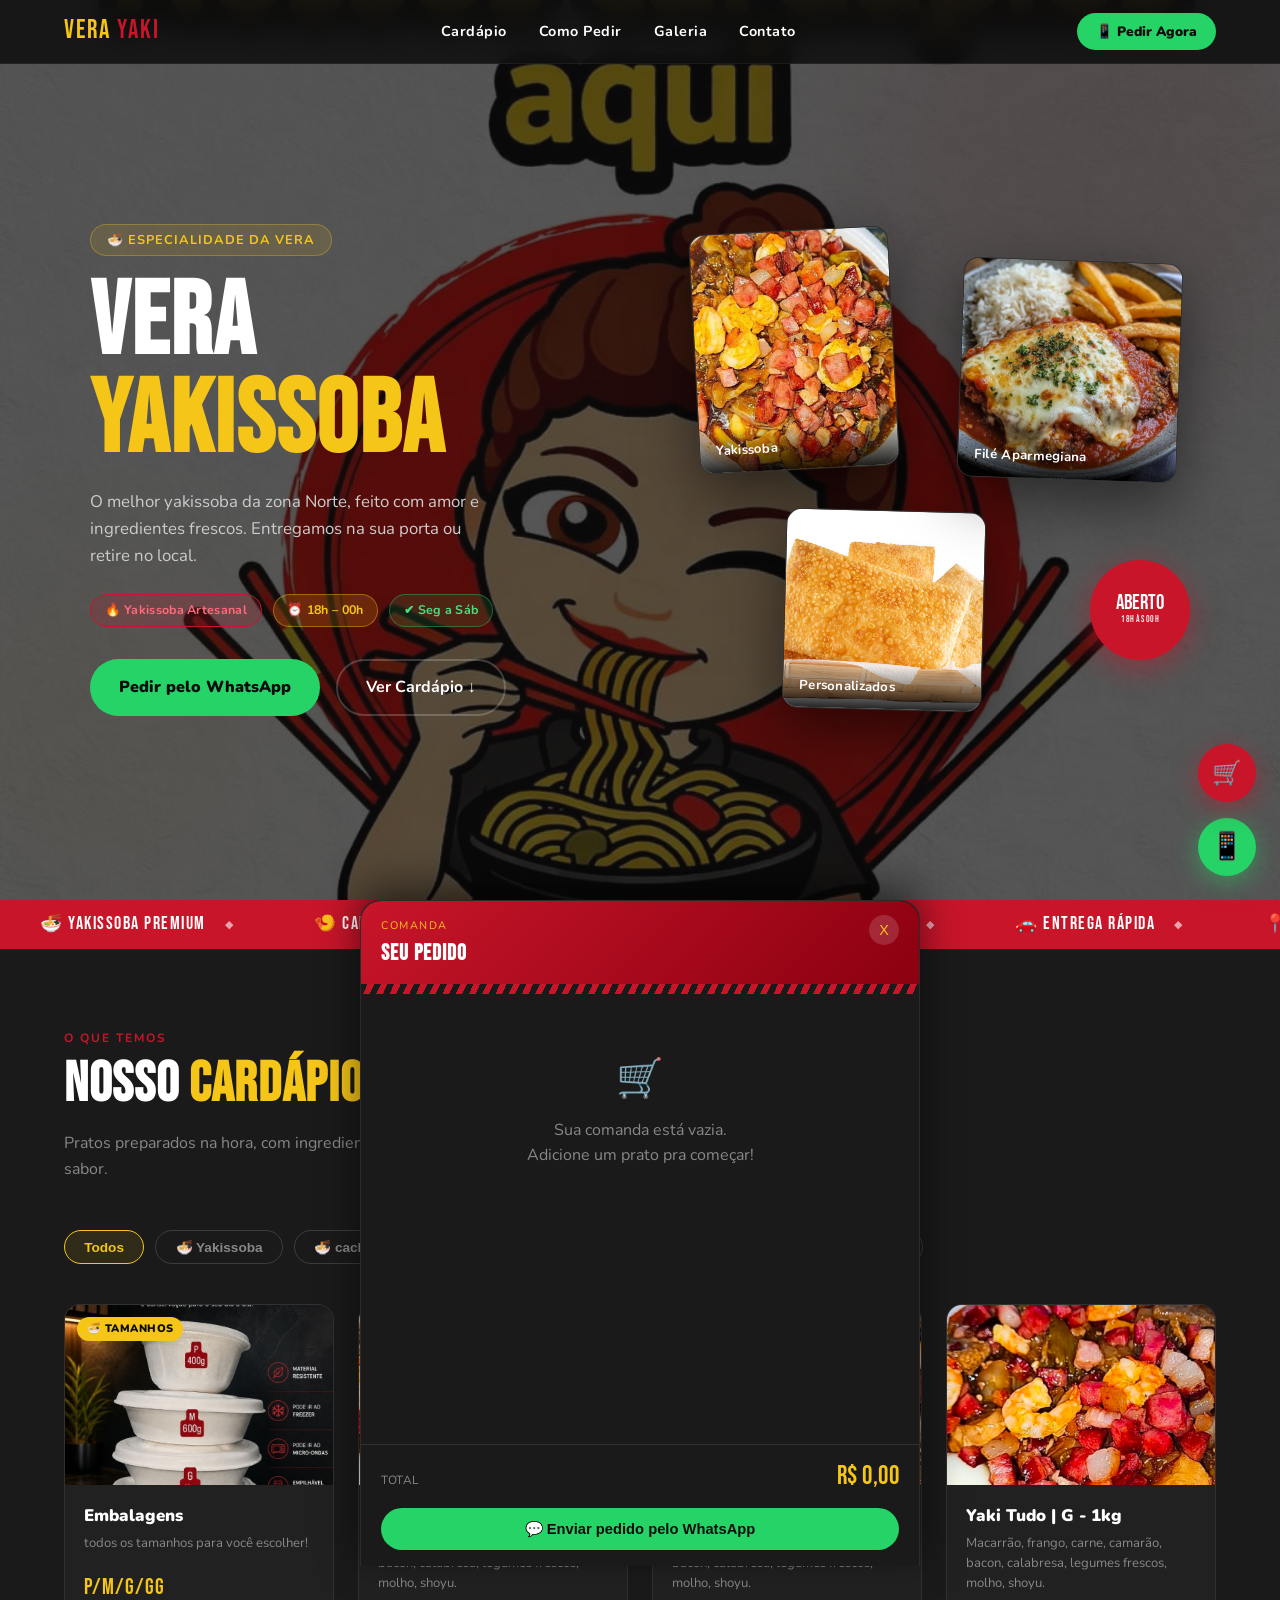
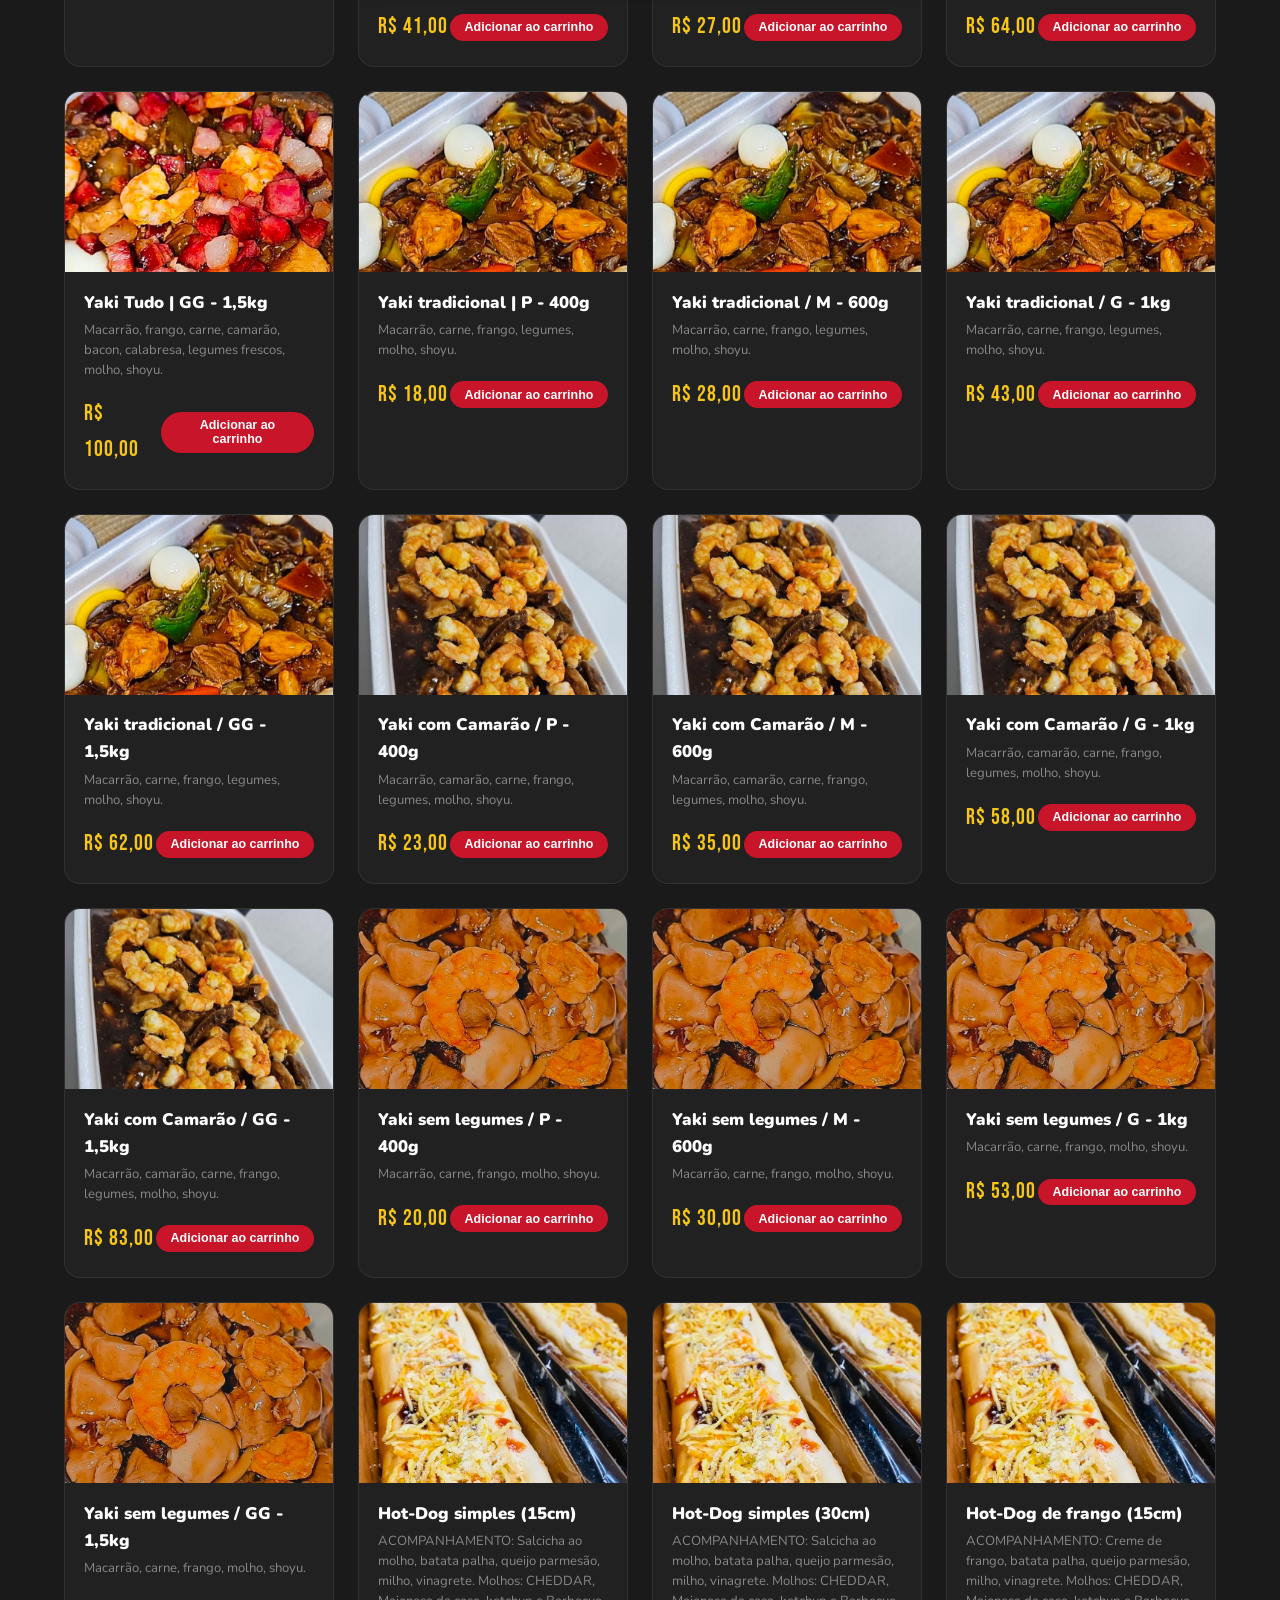
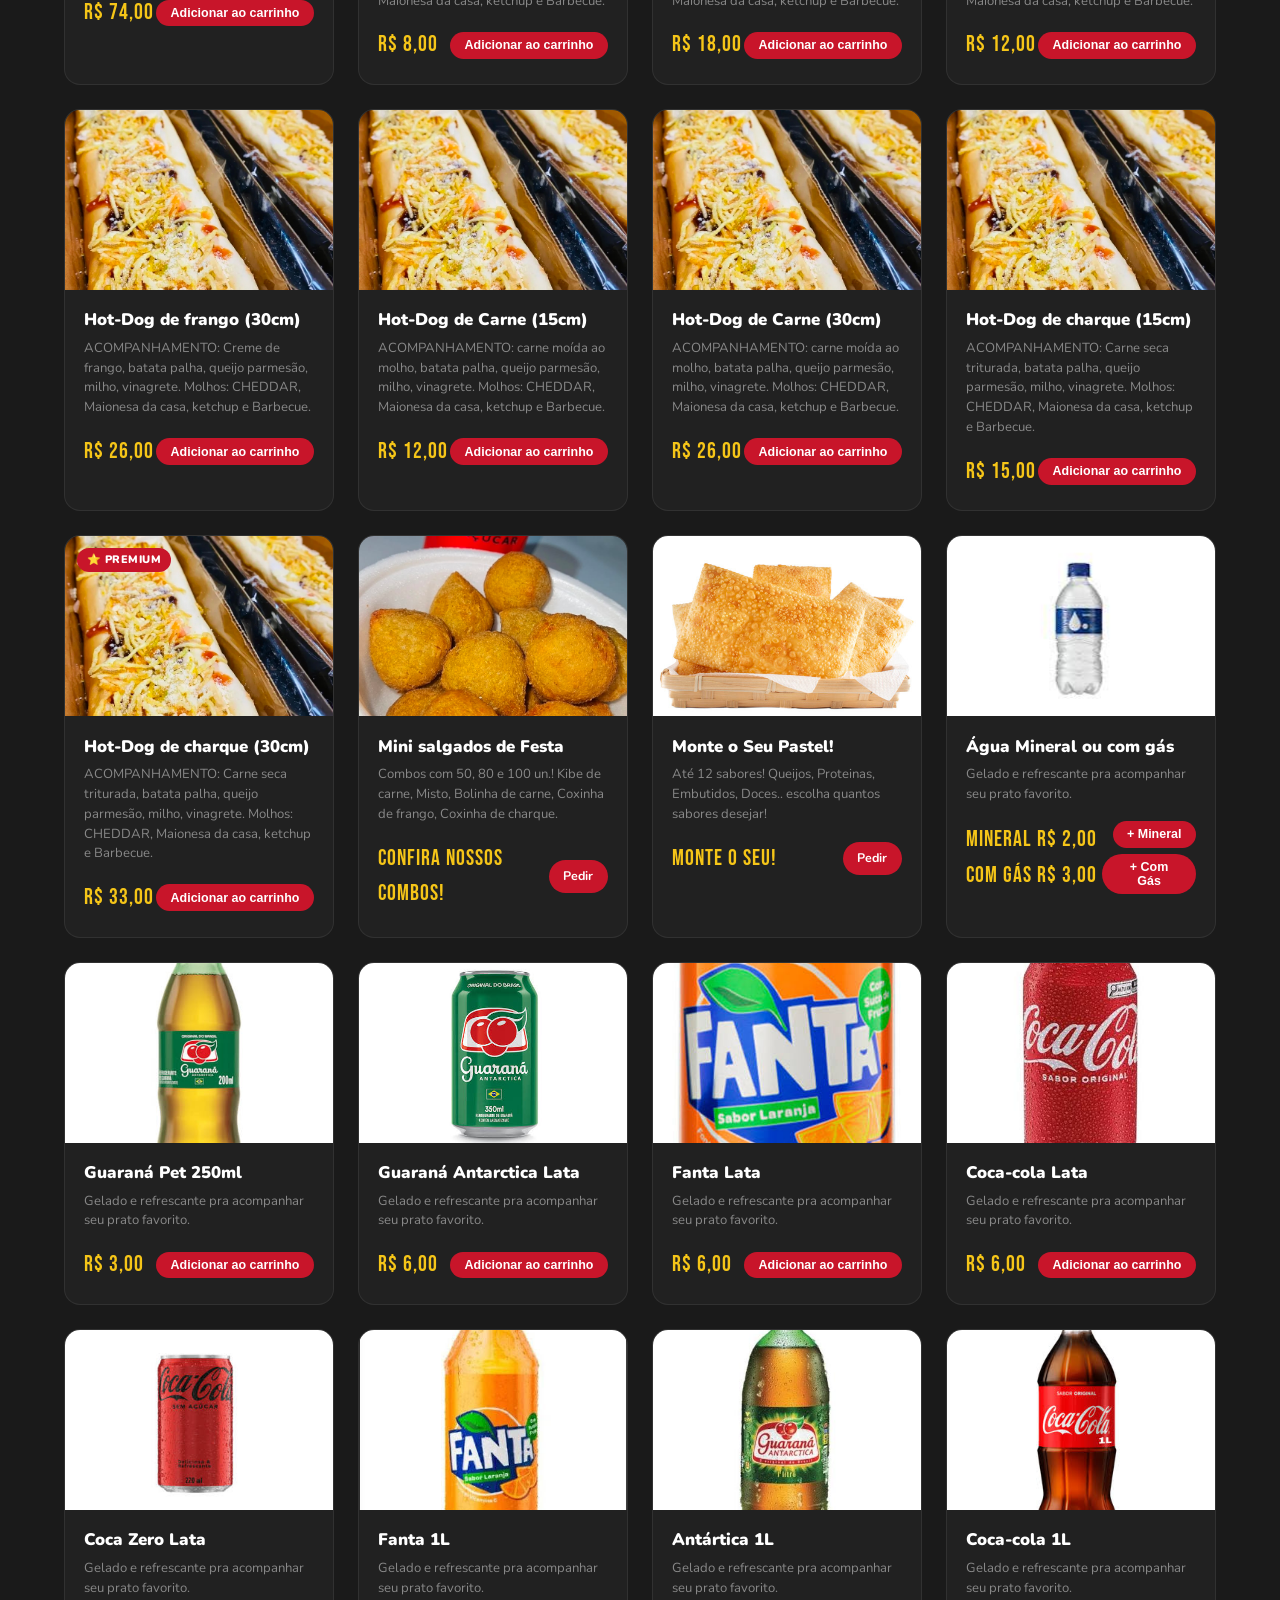
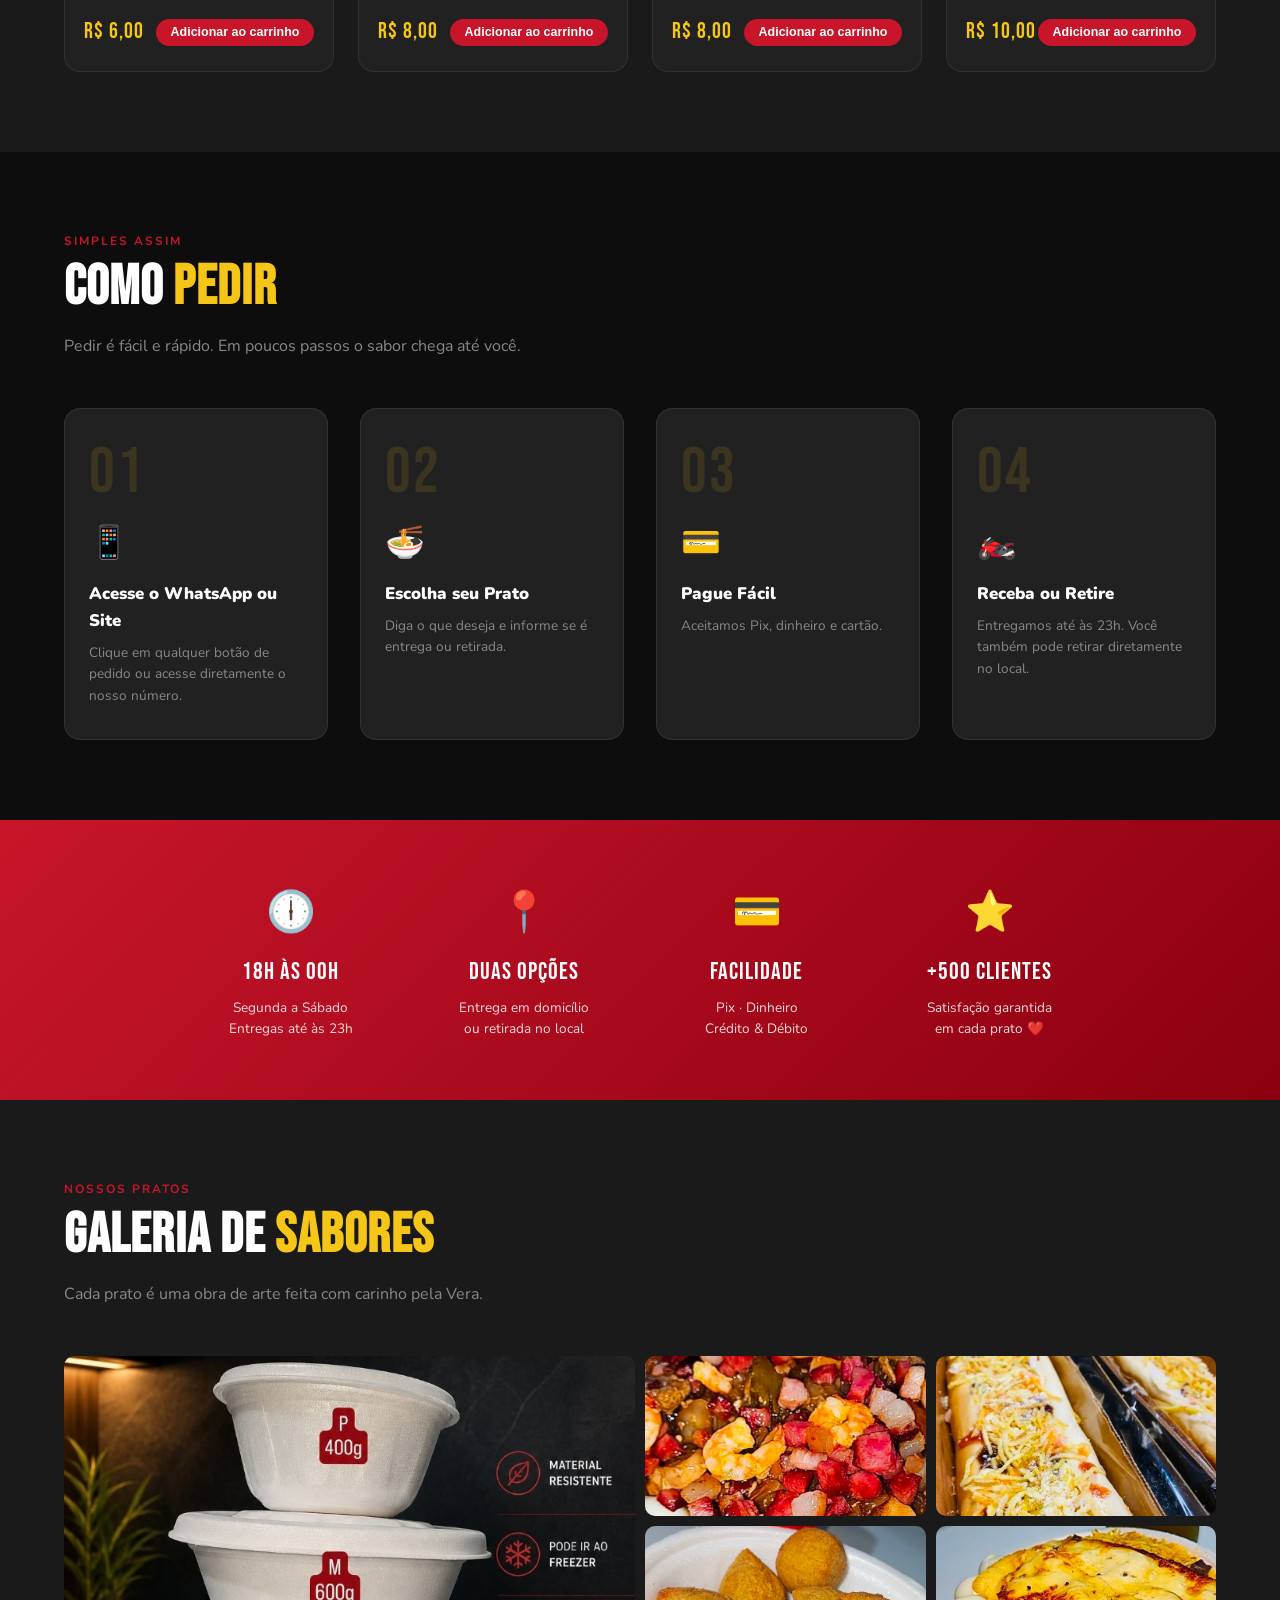
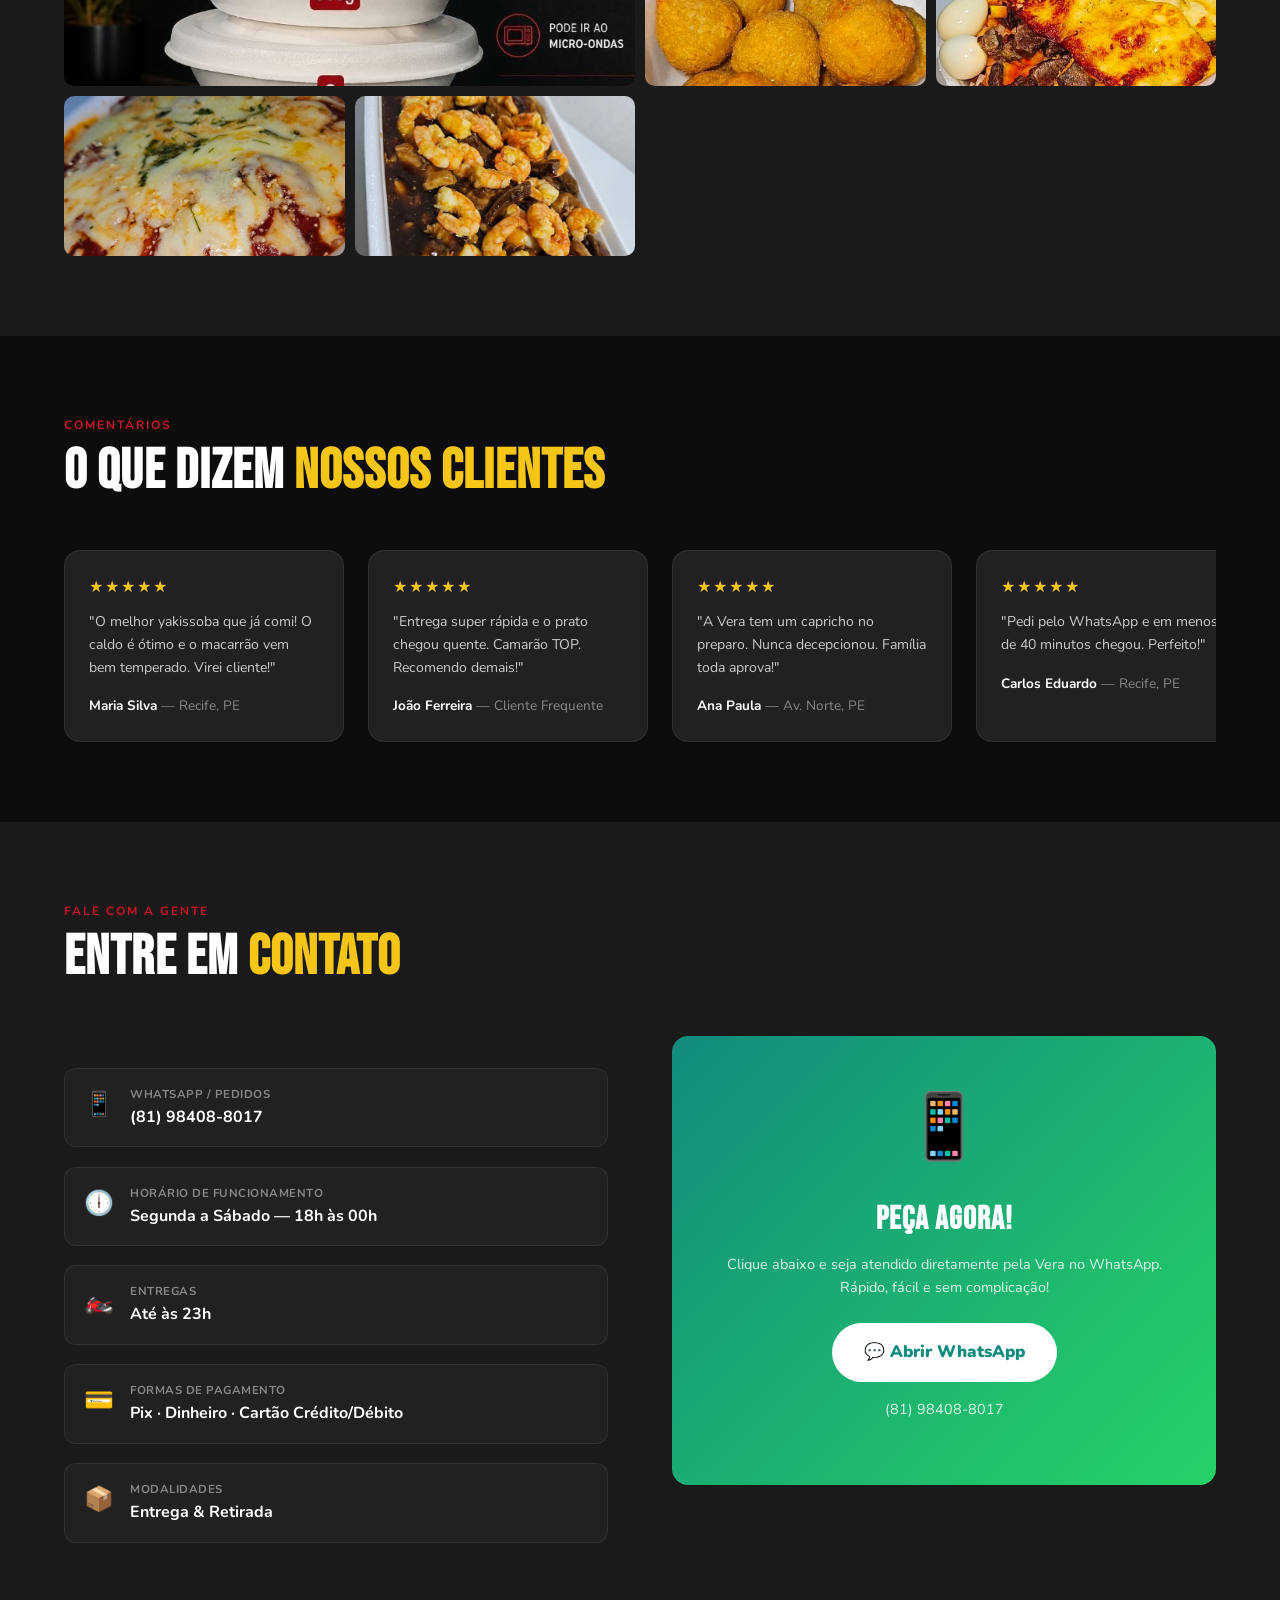
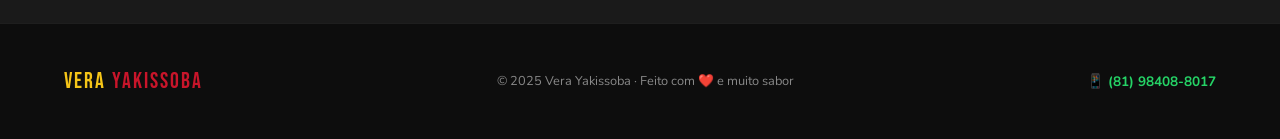
==== commit 3d4857e7: "atualização das pastas" ====
--- a/index.html
+++ b/index.html
@@ -18,6 +18,41 @@
 
       <!-- FLOATING WA -->
       <a class="float-wa" href="https://wa.me/5581984088017" target="_blank" title="Falar no WhatsApp">📱</a>
+
+      <!-- FLOATING CART -->
+      <div class="cart-fab-wrap">
+        <div class="cart-steam">
+          <svg viewBox="0 0 60 60">
+            <path class="cart-wisp w1" d="M22 50 C 18 40, 26 36, 22 28 C 18 20, 26 16, 24 8"/>
+            <path class="cart-wisp w2" d="M30 50 C 34 40, 26 36, 30 26 C 34 16, 26 12, 30 4"/>
+            <path class="cart-wisp w3" d="M38 50 C 42 40, 34 36, 38 28 C 42 20, 34 16, 36 8"/>
+          </svg>
+        </div>
+        <button class="cart-fab" id="cartFabBtn" aria-label="Abrir carrinho">
+          🛒
+          <span class="cart-badge" id="cartBadge">0</span>
+        </button>
+      </div>
+
+      <!-- CART OVERLAY + PANEL -->
+      <div class="cart-overlay" id="cartOverlay"></div>
+      <div class="cart-panel" id="cartPanel">
+        <div class="cart-panel-head">
+          <span class="cart-eyebrow">Comanda</span>
+          <h3>Seu pedido</h3>
+          <button class="cart-close" id="cartCloseBtn" aria-label="Fechar">X</button>
+        </div>
+        <div class="cart-tear"></div>
+        <div class="cart-panel-body" id="cartPanelBody"></div>
+        <div class="cart-panel-footer">
+          <div class="cart-total-row">
+            <span class="cart-total-label">Total</span>
+            <span class="cart-total-val" id="cartTotalVal">R$ 0,00</span>
+          </div>
+          <div class="cart-error-msg" id="cartErrorMsg"></div>
+          <button class="cart-finish-btn" id="cartFinishBtn">💬 Enviar pedido pelo WhatsApp</button>
+        </div>
+      </div>
 
       <!-- NAV -->
       <nav id="nav">
@@ -124,6 +159,23 @@
         </div>
         <div class="menu-grid" id="menuGrid">
           <!-- Yakisoba TUDO-->
+          
+          
+          <div class="menu-card reveal" data-cat="yaki">
+            <span class="menu-card-badge">🍜 Tamanhos</span>
+              <div class="menu-card-img-wrap">
+                <img src="embalagemvera.jpeg" alt="embalagens" class="menu-card-img">
+              </div>
+            <div class="menu-card-body" >
+              <div class="menu-card-title">Embalagens</div>
+              <div class="menu-card-desc">todos os tamanhos para você escolher!</div>
+
+                <div class="menu-card-footer">
+                  <span class="menu-card-price">P/M/G/GG</span>
+                </div>
+            </div>
+          </div>
+
           <div class="menu-card reveal" data-cat="yaki">
             <span class="menu-card-badge">🔥 Mais Pedido</span>
               <div class="menu-card-img-wrap">
@@ -132,14 +184,94 @@
               </div>
         
             <div class="menu-card-body" >
-              <div class="menu-card-title">Yaki Tudo / P,M,G,GG</div>
+              <div class="menu-card-title">Yaki Tudo | M - 600g</div>
               <div class="menu-card-desc">Macarrão, frango, carne, camarão, bacon, calabresa, legumes frescos, molho, shoyu.</div>
                 <div class="menu-card-footer">
-                  <span class="menu-card-price">A partir de R$ 27,00</span>
-                  <a class="btn-pedido" href="https://wa.me/5581984088017?text=Quero%20pedir%20um%20Yaki%20Tudo!" target="_blank">Pedir</a>
+                  <span class="menu-card-price">R$ 41,00</span>
+                  <button class="btn-add-cart" data-name="Yaki Tudo M" data-price="41.00">Adicionar ao carrinho</button>
                 </div>
             </div>
           </div>
+
+          <div class="menu-card reveal" data-cat="yaki">
+              <div class="menu-card-img-wrap">
+                <img src="yakitudo.jpeg" alt="Yakisoba">
+                <div style="width:100%;height:180px;background:linear-gradient(135deg,#2d1000,#7a3015);display:flex;align-items:center;justify-content:center;font-size:4rem;">🍜</div>
+              </div>
+        
+            <div class="menu-card-body" >
+              <div class="menu-card-title">Yaki Tudo | P - 400g</div>
+              <div class="menu-card-desc">Macarrão, frango, carne, camarão, bacon, calabresa, legumes frescos, molho, shoyu.</div>
+                <div class="menu-card-footer">
+                  <span class="menu-card-price">R$ 27,00</span>
+                  <button class="btn-add-cart" data-name="Yaki Tudo P" data-price="27.00">Adicionar ao carrinho</button>
+                </div>
+            </div>
+          </div>
+
+          <div class="menu-card reveal" data-cat="yaki">
+              <div class="menu-card-img-wrap">
+                <img src="yakitudo.jpeg" alt="Yakisoba">
+                <div style="width:100%;height:180px;background:linear-gradient(135deg,#2d1000,#7a3015);display:flex;align-items:center;justify-content:center;font-size:4rem;">🍜</div>
+              </div>
+        
+            <div class="menu-card-body" >
+              <div class="menu-card-title">Yaki Tudo | G - 1kg</div>
+              <div class="menu-card-desc">Macarrão, frango, carne, camarão, bacon, calabresa, legumes frescos, molho, shoyu.</div>
+                <div class="menu-card-footer">
+                  <span class="menu-card-price">R$ 64,00</span>
+                  <button class="btn-add-cart" data-name="Yaki Tudo G" data-price="64.00">Adicionar ao carrinho</button>
+                </div>
+            </div>
+          </div>
+          
+          <div class="menu-card reveal" data-cat="yaki">
+              <div class="menu-card-img-wrap">
+                <img src="yakitudo.jpeg" alt="Yakisoba">
+                <div style="width:100%;height:180px;background:linear-gradient(135deg,#2d1000,#7a3015);display:flex;align-items:center;justify-content:center;font-size:4rem;">🍜</div>
+              </div>
+        
+            <div class="menu-card-body" >
+              <div class="menu-card-title">Yaki Tudo | GG - 1,5kg</div>
+              <div class="menu-card-desc">Macarrão, frango, carne, camarão, bacon, calabresa, legumes frescos, molho, shoyu.</div>
+                <div class="menu-card-footer">
+                  <span class="menu-card-price">R$ 100,00</span>
+                  <button class="btn-add-cart" data-name="Yaki Tudo GG" data-price="100.00">Adicionar ao carrinho</button>
+                </div>
+            </div>
+          </div>
+
+
+          <div class="menu-card reveal" data-cat="yaki">
+            <div class="menu-card-img-wrap">
+              <img src="yakitradi.jpeg" alt="tradicional">
+              <div style="width:100%;height:180px;background:linear-gradient(135deg,#1a0800,#5a2010);display:flex;align-items:center;justify-content:center;font-size:4rem;">🥩</div>
+            </div>
+            <div class="menu-card-body">
+              <div class="menu-card-title">Yaki tradicional | P - 400g</div>
+              <div class="menu-card-desc">Macarrão, carne, frango, legumes, molho, shoyu.</div>
+              <div class="menu-card-footer">
+                <span class="menu-card-price">R$ 18,00</span>
+                <button class="btn-add-cart" data-name="Yaki Tradicional P" data-price="18.00">Adicionar ao carrinho</button>
+              </div>
+            </div>
+          </div>
+
+          <div class="menu-card reveal" data-cat="yaki">
+            <div class="menu-card-img-wrap">
+              <img src="yakitradi.jpeg" alt="tradicional">
+              <div style="width:100%;height:180px;background:linear-gradient(135deg,#1a0800,#5a2010);display:flex;align-items:center;justify-content:center;font-size:4rem;">🥩</div>
+            </div>
+            <div class="menu-card-body">
+              <div class="menu-card-title">Yaki tradicional / M - 600g</div>
+              <div class="menu-card-desc">Macarrão, carne, frango, legumes, molho, shoyu.</div>
+              <div class="menu-card-footer">
+                <span class="menu-card-price">R$ 28,00</span>
+                <button class="btn-add-cart" data-name="Yaki Tradicional M" data-price="28.00">Adicionar ao carrinho</button>
+              </div>
+            </div>
+          </div>
+
 
           <!--Yakisoba tradicional-->
           <div class="menu-card reveal" data-cat="yaki">
@@ -148,14 +280,32 @@
               <div style="width:100%;height:180px;background:linear-gradient(135deg,#1a0800,#5a2010);display:flex;align-items:center;justify-content:center;font-size:4rem;">🥩</div>
             </div>
             <div class="menu-card-body">
-              <div class="menu-card-title">Yaki tradicional / P,M,G,GG</div>
+              <div class="menu-card-title">Yaki tradicional / G - 1kg</div>
               <div class="menu-card-desc">Macarrão, carne, frango, legumes, molho, shoyu.</div>
               <div class="menu-card-footer">
-                <span class="menu-card-price">A partir de R$ 18,00</span>
-                <a class="btn-pedido" href="https://wa.me/5581984088017?text=Quero%20pedir%20um%20Yakissoba%20de%20Tradicional!" target="_blank">Pedir</a>
-              </div>
-            </div>
-          </div>
+                <span class="menu-card-price">R$ 43,00</span>
+                <button class="btn-add-cart" data-name="Yaki Tradicional G" data-price="43.00">Adicionar ao carrinho</button>
+              </div>
+            </div>
+          </div>
+
+          <!--Yakisoba tradicional-->
+          <div class="menu-card reveal" data-cat="yaki">
+            <div class="menu-card-img-wrap">
+              <img src="yakitradi.jpeg" alt="tradicional">
+              <div style="width:100%;height:180px;background:linear-gradient(135deg,#1a0800,#5a2010);display:flex;align-items:center;justify-content:center;font-size:4rem;">🥩</div>
+            </div>
+            <div class="menu-card-body">
+              <div class="menu-card-title">Yaki tradicional / GG - 1,5kg</div>
+              <div class="menu-card-desc">Macarrão, carne, frango, legumes, molho, shoyu.</div>
+              <div class="menu-card-footer">
+                <span class="menu-card-price">R$ 62,00</span>
+                <button class="btn-add-cart" data-name="Yaki Tradicional GG" data-price="62.00">Adicionar ao carrinho</button>
+              </div>
+            </div>
+          </div>
+
+
           <!--YAKI COM CAMARÃO-->
         <div class="menu-card reveal" data-cat="yaki">
           <div class="menu-card-img-wrap">
@@ -163,14 +313,60 @@
               <div style="width:100%;height:180px;background:linear-gradient(135deg,#1a0800,#5a2010);display:flex;align-items:center;justify-content:center;font-size:4rem;">🥩</div>
           </div>
           <div class="menu-card-body">
-            <div class="menu-card-title">Yaki com Camarão / P,M,G,GG</div>
+            <div class="menu-card-title">Yaki com Camarão / P - 400g</div>
             <div class="menu-card-desc">Macarrão, camarão, carne, frango, legumes, molho, shoyu.</div>
             <div class="menu-card-footer">
-              <span class="menu-card-price">A partir de R$ 23,00</span>
-              <a class="btn-pedido" href="https://wa.me/5581984088017?text=Quero%20pedir%20um%20Yakissoba%20com%20Camarão!" target="_blank">Pedir</a>
-            </div>
-          </div>
-        </div>
+              <span class="menu-card-price">R$ 23,00</span>
+              <button class="btn-add-cart" data-name="Yaki com Camarão P" data-price="23.00">Adicionar ao carrinho</button>
+            </div>
+          </div>
+        </div>
+
+        <div class="menu-card reveal" data-cat="yaki">
+          <div class="menu-card-img-wrap">
+            <img src="YAKISOBAVERA.jpeg" alt="camarão">
+              <div style="width:100%;height:180px;background:linear-gradient(135deg,#1a0800,#5a2010);display:flex;align-items:center;justify-content:center;font-size:4rem;">🥩</div>
+          </div>
+          <div class="menu-card-body">
+            <div class="menu-card-title">Yaki com Camarão / M - 600g</div>
+            <div class="menu-card-desc">Macarrão, camarão, carne, frango, legumes, molho, shoyu.</div>
+            <div class="menu-card-footer">
+              <span class="menu-card-price">R$ 35,00</span>
+              <button class="btn-add-cart" data-name="Yaki com Camarão M" data-price="35.00">Adicionar ao carrinho</button>
+            </div>
+          </div>
+        </div>
+
+        <div class="menu-card reveal" data-cat="yaki">
+          <div class="menu-card-img-wrap">
+            <img src="YAKISOBAVERA.jpeg" alt="camarão">
+              <div style="width:100%;height:180px;background:linear-gradient(135deg,#1a0800,#5a2010);display:flex;align-items:center;justify-content:center;font-size:4rem;">🥩</div>
+          </div>
+          <div class="menu-card-body">
+            <div class="menu-card-title">Yaki com Camarão / G - 1kg</div>
+            <div class="menu-card-desc">Macarrão, camarão, carne, frango, legumes, molho, shoyu.</div>
+            <div class="menu-card-footer">
+              <span class="menu-card-price">R$ 58,00</span>
+              <button class="btn-add-cart" data-name="Yaki com Camarão G" data-price="58.00">Adicionar ao carrinho</button>
+            </div>
+          </div>
+        </div>
+
+        <div class="menu-card reveal" data-cat="yaki">
+          <div class="menu-card-img-wrap">
+            <img src="YAKISOBAVERA.jpeg" alt="camarão">
+              <div style="width:100%;height:180px;background:linear-gradient(135deg,#1a0800,#5a2010);display:flex;align-items:center;justify-content:center;font-size:4rem;">🥩</div>
+          </div>
+          <div class="menu-card-body">
+            <div class="menu-card-title">Yaki com Camarão / GG - 1,5kg</div>
+            <div class="menu-card-desc">Macarrão, camarão, carne, frango, legumes, molho, shoyu.</div>
+            <div class="menu-card-footer">
+              <span class="menu-card-price">R$ 83,00</span>
+              <button class="btn-add-cart" data-name="Yaki com Camarão GG" data-price="83.00">Adicionar ao carrinho</button>
+            </div>
+          </div>
+        </div>
+
           <!--YAKI SEM LEGUMES-->
         <div class="menu-card reveal" data-cat="yaki">
           <div class="menu-card-img-wrap">
@@ -178,41 +374,193 @@
             <div style="width:100%;height:180px;background:linear-gradient(135deg,#1a0800,#5a2010);display:flex;align-items:center;justify-content:center;font-size:4rem;">🥩</div>
           </div>
           <div class="menu-card-body">
-            <div class="menu-card-title">Yaki sem legumes / P,M,G,GG</div>
+            <div class="menu-card-title">Yaki sem legumes / P - 400g</div>
             <div class="menu-card-desc">Macarrão, carne, frango, molho, shoyu.</div>
             <div class="menu-card-footer">
-              <span class="menu-card-price">A partir de R$ 20,00</span>
-              <a class="btn-pedido" href="https://wa.me/5581984088017?text=Quero%20pedir%20um%20Yakissoba%20sem%20Legumes!" target="_blank">Pedir</a>
+              <span class="menu-card-price">R$ 20,00</span>
+              <button class="btn-add-cart" data-name="Yaki sem Legumes P" data-price="20.00">Adicionar ao carrinho</button>
+            </div>
+          </div>
+        </div>
+
+        <div class="menu-card reveal" data-cat="yaki">
+          <div class="menu-card-img-wrap">
+            <img src="YAKISEMLEGUMES.jpeg" alt="sem legumes">
+            <div style="width:100%;height:180px;background:linear-gradient(135deg,#1a0800,#5a2010);display:flex;align-items:center;justify-content:center;font-size:4rem;">🥩</div>
+          </div>
+          <div class="menu-card-body">
+            <div class="menu-card-title">Yaki sem legumes / M - 600g</div>
+            <div class="menu-card-desc">Macarrão, carne, frango, molho, shoyu.</div>
+            <div class="menu-card-footer">
+              <span class="menu-card-price">R$ 30,00</span>
+              <button class="btn-add-cart" data-name="Yaki sem Legumes M" data-price="30.00">Adicionar ao carrinho</button>
+            </div>
+          </div>
+        </div>
+
+        <div class="menu-card reveal" data-cat="yaki">
+          <div class="menu-card-img-wrap">
+            <img src="YAKISEMLEGUMES.jpeg" alt="sem legumes">
+            <div style="width:100%;height:180px;background:linear-gradient(135deg,#1a0800,#5a2010);display:flex;align-items:center;justify-content:center;font-size:4rem;">🥩</div>
+          </div>
+          <div class="menu-card-body">
+            <div class="menu-card-title">Yaki sem legumes / G - 1kg</div>
+            <div class="menu-card-desc">Macarrão, carne, frango, molho, shoyu.</div>
+            <div class="menu-card-footer">
+              <span class="menu-card-price">R$ 53,00</span>
+              <button class="btn-add-cart" data-name="Yaki sem Legumes G" data-price="53.00">Adicionar ao carrinho</button>
+            </div>
+          </div>
+        </div>
+
+        <div class="menu-card reveal" data-cat="yaki">
+          <div class="menu-card-img-wrap">
+            <img src="YAKISEMLEGUMES.jpeg" alt="sem legumes">
+            <div style="width:100%;height:180px;background:linear-gradient(135deg,#1a0800,#5a2010);display:flex;align-items:center;justify-content:center;font-size:4rem;">🥩</div>
+          </div>
+          <div class="menu-card-body">
+            <div class="menu-card-title">Yaki sem legumes / GG - 1,5kg</div>
+            <div class="menu-card-desc">Macarrão, carne, frango, molho, shoyu.</div>
+            <div class="menu-card-footer">
+              <span class="menu-card-price">R$ 74,00</span>
+              <button class="btn-add-cart" data-name="Yaki sem Legumes GG" data-price="74.00">Adicionar ao carrinho</button>
             </div>
           </div>
         </div>
 
           <!--HOTDOG-->
+
+        <div class="menu-card reveal" data-cat="dog">
+          <div class="menu-card-img-wrap">
+            <img src="VERADOG.jpeg" alt="cachorroquente">
+              <div style="width:100%;height:180px;background:linear-gradient(135deg,#1a1000,#5a4000);display:flex;align-items:center;justify-content:center;font-size:4rem;">🧆</div>
+          </div>
+          <div class="menu-card-body">
+            <div class="menu-card-title">Hot-Dog simples (15cm)</div>
+            <div class="menu-card-desc">ACOMPANHAMENTO: Salcicha ao molho, batata palha, queijo parmesão, milho, vinagrete. Molhos: CHEDDAR, Maionesa da casa, ketchup e Barbecue.</div>
+            <div class="menu-card-footer">
+              <span class="menu-card-price">R$ 8,00</span>
+              <button class="btn-add-cart" data-name="Hot-Dog simples (15cm)" data-price="8.00">Adicionar ao carrinho</button>
+            </div>
+          </div>
+        </div>
+
+        <div class="menu-card reveal" data-cat="dog">
+          <div class="menu-card-img-wrap">
+            <img src="VERADOG.jpeg" alt="cachorroquente">
+              <div style="width:100%;height:180px;background:linear-gradient(135deg,#1a1000,#5a4000);display:flex;align-items:center;justify-content:center;font-size:4rem;">🧆</div>
+          </div>
+          <div class="menu-card-body">
+            <div class="menu-card-title">Hot-Dog simples (30cm)</div>
+            <div class="menu-card-desc">ACOMPANHAMENTO: Salcicha ao molho, batata palha, queijo parmesão, milho, vinagrete. Molhos: CHEDDAR, Maionesa da casa, ketchup e Barbecue.</div>
+            <div class="menu-card-footer">
+              <span class="menu-card-price">R$ 18,00</span>
+              <button class="btn-add-cart" data-name="Hot-Dog simples (30cm)" data-price="18.00">Adicionar ao carrinho</button>
+            </div>
+          </div>
+        </div>
+
+        <div class="menu-card reveal" data-cat="dog">
+          <div class="menu-card-img-wrap">
+            <img src="VERADOG.jpeg" alt="cachorroquente">
+              <div style="width:100%;height:180px;background:linear-gradient(135deg,#1a1000,#5a4000);display:flex;align-items:center;justify-content:center;font-size:4rem;">🧆</div>
+          </div>
+          <div class="menu-card-body">
+            <div class="menu-card-title">Hot-Dog de frango (15cm)</div>
+            <div class="menu-card-desc">ACOMPANHAMENTO: Creme de frango, batata palha, queijo parmesão, milho, vinagrete. Molhos: CHEDDAR, Maionesa da casa, ketchup e Barbecue.</div>
+            <div class="menu-card-footer">
+              <span class="menu-card-price">R$ 12,00</span>
+              <button class="btn-add-cart" data-name="Hot-Dog de frango (15cm)" data-price="12.00">Adicionar ao carrinho</button>
+            </div>
+          </div>
+        </div>
+
+        <div class="menu-card reveal" data-cat="dog">
+          <div class="menu-card-img-wrap">
+            <img src="VERADOG.jpeg" alt="cachorroquente">
+              <div style="width:100%;height:180px;background:linear-gradient(135deg,#1a1000,#5a4000);display:flex;align-items:center;justify-content:center;font-size:4rem;">🧆</div>
+          </div>
+          <div class="menu-card-body">
+            <div class="menu-card-title">Hot-Dog de frango (30cm)</div>
+            <div class="menu-card-desc">ACOMPANHAMENTO: Creme de frango, batata palha, queijo parmesão, milho, vinagrete. Molhos: CHEDDAR, Maionesa da casa, ketchup e Barbecue.</div>
+            <div class="menu-card-footer">
+              <span class="menu-card-price">R$ 26,00</span>
+              <button class="btn-add-cart" data-name="Hot-Dog de frango (30cm)" data-price="26.00">Adicionar ao carrinho</button>
+            </div>
+          </div>
+        </div>
+
+        <div class="menu-card reveal" data-cat="dog">
+          <div class="menu-card-img-wrap">
+            <img src="VERADOG.jpeg" alt="cachorroquente">
+              <div style="width:100%;height:180px;background:linear-gradient(135deg,#1a1000,#5a4000);display:flex;align-items:center;justify-content:center;font-size:4rem;">🧆</div>
+          </div>
+          <div class="menu-card-body">
+            <div class="menu-card-title">Hot-Dog de Carne (15cm)</div>
+            <div class="menu-card-desc">ACOMPANHAMENTO: carne moída ao molho, batata palha, queijo parmesão, milho, vinagrete. Molhos: CHEDDAR, Maionesa da casa, ketchup e Barbecue.</div>
+            <div class="menu-card-footer">
+              <span class="menu-card-price">R$ 12,00</span>
+              <button class="btn-add-cart" data-name="Hot-Dog de carne (15cm)" data-price="12.00">Adicionar ao carrinho</button>
+            </div>
+          </div>
+        </div>
+
+        <div class="menu-card reveal" data-cat="dog">
+          <div class="menu-card-img-wrap">
+            <img src="VERADOG.jpeg" alt="cachorroquente">
+              <div style="width:100%;height:180px;background:linear-gradient(135deg,#1a1000,#5a4000);display:flex;align-items:center;justify-content:center;font-size:4rem;">🧆</div>
+          </div>
+          <div class="menu-card-body">
+            <div class="menu-card-title">Hot-Dog de Carne (30cm)</div>
+            <div class="menu-card-desc">ACOMPANHAMENTO: carne moída ao molho, batata palha, queijo parmesão, milho, vinagrete. Molhos: CHEDDAR, Maionesa da casa, ketchup e Barbecue.</div>
+            <div class="menu-card-footer">
+              <span class="menu-card-price">R$ 26,00</span>
+              <button class="btn-add-cart" data-name="Hot-Dog de carne (30cm)" data-price="26.00">Adicionar ao carrinho</button>
+            </div>
+          </div>
+        </div>
+
+        <div class="menu-card reveal" data-cat="dog">
+          <div class="menu-card-img-wrap">
+            <img src="VERADOG.jpeg" alt="cachorroquente">
+              <div style="width:100%;height:180px;background:linear-gradient(135deg,#1a1000,#5a4000);display:flex;align-items:center;justify-content:center;font-size:4rem;">🧆</div>
+          </div>
+          <div class="menu-card-body">
+            <div class="menu-card-title">Hot-Dog de charque (15cm)</div>
+            <div class="menu-card-desc">ACOMPANHAMENTO: Carne seca triturada, batata palha, queijo parmesão, milho, vinagrete. Molhos: CHEDDAR, Maionesa da casa, ketchup e Barbecue.</div>
+            <div class="menu-card-footer">
+              <span class="menu-card-price">R$ 15,00</span>
+              <button class="btn-add-cart" data-name="Hot-Dog de charque (15cm)" data-price="15.00">Adicionar ao carrinho</button>
+            </div>
+          </div>
+        </div>
+
         <div class="menu-card reveal" data-cat="dog">
           <span class="menu-card-badge" style="background:var(--red);color:var(--white);">⭐ Premium</span>
-          <div class="menu-card-img-wrap">
-            <img src="VERADOG.jpeg" alt="cachorroquente">
-              <div style="width:100%;height:180px;background:linear-gradient(135deg,#1a1000,#5a4000);display:flex;align-items:center;justify-content:center;font-size:4rem;">🧆</div>
-          </div>
-          <div class="menu-card-body">
-            <div class="menu-card-title">Cachorro quente: 15cm e 30cm</div>
-            <div class="menu-card-desc">Hot Dog Simples, Frango, Carne ou Charque! Acompanhamento: batata palha, queijo parmesão, milho, vinagrete. Molhos: CHEDDAR, Maionesa da casa, ketchup e Barbecue.</div>
-            <div class="menu-card-footer">
-              <span class="menu-card-price">A partir de R$ 8,00</span>
-              <a class="btn-pedido" href="https://wa.me/5581984088017?text=Quero%20pedir%20Cachorro-quente!" target="_blank">Pedir</a>
+            <div class="menu-card-img-wrap">
+              <img src="VERADOG.jpeg" alt="cachorroquente">
+                <div style="width:100%;height:180px;background:linear-gradient(135deg,#1a1000,#5a4000);display:flex;align-items:center;justify-content:center;font-size:4rem;">🧆</div>
+            </div>
+          <div class="menu-card-body">
+            <div class="menu-card-title">Hot-Dog de charque (30cm)</div>
+            <div class="menu-card-desc">ACOMPANHAMENTO: Carne seca triturada, batata palha, queijo parmesão, milho, vinagrete. Molhos: CHEDDAR, Maionesa da casa, ketchup e Barbecue.</div>
+            <div class="menu-card-footer">
+              <span class="menu-card-price">R$ 33,00</span>
+              <button class="btn-add-cart" data-name="Hot-Dog de charque (30cm)" data-price="33.00">Adicionar ao carrinho</button>
             </div>
           </div>
         </div>
 
           <!--COXINHAS-->
+
         <div class="menu-card reveal" data-cat="lanches">
           <div class="menu-card-img-wrap">
             <img src="VERACOXINHAS.jpeg" alt="coxinhas">
-              <div style="width:100%;height:180px;background:linear-gradient(135deg,#001a10,#005030);display:flex;align-items:center;justify-content:center;font-size:4rem;">🍤</div>
+              <div style="width:100%;height:180px;background:linear-gradient(135deg,#001a10,#005030);display:flex;align-items:center;justify-content:center;font-size:4rem;">🧆</div>
           </div>
           <div class="menu-card-body">
             <div class="menu-card-title">Mini salgados de Festa</div>
-            <div class="menu-card-desc">Kibe de carne, Misto, Bolinha de carne, Coxinha de frango, Coxinha de charque.</div>
+            <div class="menu-card-desc">Combos com 50, 80 e 100 un.! Kibe de carne, Misto, Bolinha de carne, Coxinha de frango, Coxinha de charque.</div>
             <div class="menu-card-footer">
               <span class="menu-card-price">Confira nossos Combos!</span>
               <a class="btn-pedido" href="https://wa.me/5581984088017?text=Quero%20pedir%20Coxinhas!" target="_blank">Pedir</a>
@@ -224,14 +572,14 @@
         <div class="menu-card reveal" data-cat="pastel">
           <div class="menu-card-img-wrap">
             <img src="pastel.jpg" alt="pastel">
-              <div style="width:100%;height:180px;background:linear-gradient(135deg,#0a0020,#30106a);display:flex;align-items:center;justify-content:center;font-size:4rem;">🌊</div>
+              <div style="width:100%;height:180px;background:linear-gradient(135deg,#0a0020,#30106a);display:flex;align-items:center;justify-content:center;font-size:4rem;">🧆</div>
           </div>
           <div class="menu-card-body">
             <div class="menu-card-title">Monte o Seu Pastel!</div>
             <div class="menu-card-desc">Até 12 sabores! Queijos, Proteinas, Embutidos, Doces..  escolha quantos sabores desejar!</div>
             <div class="menu-card-footer">
-              <span class="menu-card-price">A partir de R$ 10,00</span>
-              <a class="btn-pedido" href="https://wa.me/5581984088017?text=Quero%20pedir%20um%20Pastel!" target="_blank">Pedir</a>
+              <span class="menu-card-price">Monte o Seu!</span>
+              <a class="btn-pedido" href="https://wa.me/5581984088017?text=Quero%20pedir%20Coxinhas!" target="_blank">Pedir</a>
             </div>
           </div>
         </div>
@@ -247,7 +595,7 @@
             <div class="menu-card-desc">Gelado e refrescante pra acompanhar seu prato favorito.</div>
             <div class="menu-card-footer">
               <span class="menu-card-price">Mineral R$ 2,00 com gás R$ 3,00</span>
-              <a class="btn-pedido" href="https://wa.me/5581984088017?text=Quero%20pedir%20Agua!" target="_blank">Pedir</a>
+              <div style="display:flex;gap:6px;flex-wrap:wrap;justify-content:flex-end;"><button class="btn-add-cart" data-name="Água Mineral" data-price="2.00">+ Mineral</button><button class="btn-add-cart" data-name="Água com Gás" data-price="3.00">+ Com Gás</button></div>
             </div>
           </div>
         </div>
@@ -262,7 +610,7 @@
             <div class="menu-card-desc">Gelado e refrescante pra acompanhar seu prato favorito.</div>
             <div class="menu-card-footer">
               <span class="menu-card-price">R$ 3,00</span>
-              <a class="btn-pedido" href="https://wa.me/5581984088017?text=Quero%20pedir%20PetGuaraná!" target="_blank">Pedir</a>
+              <button class="btn-add-cart" data-name="Guaraná Pet 250ml" data-price="3.00">Adicionar ao carrinho</button>
             </div>
           </div>
         </div>
@@ -277,7 +625,7 @@
             <div class="menu-card-desc">Gelado e refrescante pra acompanhar seu prato favorito.</div>
             <div class="menu-card-footer">
               <span class="menu-card-price">R$ 6,00</span>
-              <a class="btn-pedido" href="https://wa.me/5581984088017?text=Quero%20pedir%20um%20Guaraná%20Lata!" target="_blank">Pedir</a>
+              <button class="btn-add-cart" data-name="Guaraná Antarctica Lata" data-price="6.00">Adicionar ao carrinho</button>
             </div>
           </div>
         </div>
@@ -292,7 +640,7 @@
             <div class="menu-card-desc">Gelado e refrescante pra acompanhar seu prato favorito.</div>
             <div class="menu-card-footer">
               <span class="menu-card-price">R$ 6,00</span>
-              <a class="btn-pedido" href="https://wa.me/5581984088017?text=Quero%20pedir%20uma%20Fanta%20Lata!" target="_blank">Pedir</a>
+              <button class="btn-add-cart" data-name="Fanta Lata" data-price="6.00">Adicionar ao carrinho</button>
             </div>
           </div>
         </div>
@@ -307,7 +655,7 @@
             <div class="menu-card-desc">Gelado e refrescante pra acompanhar seu prato favorito.</div>
             <div class="menu-card-footer">
               <span class="menu-card-price">R$ 6,00</span>
-              <a class="btn-pedido" href="https://wa.me/5581984088017?text=Quero%20pedir%20uma%20coca%20Lata!" target="_blank">Pedir</a>
+              <button class="btn-add-cart" data-name="Coca-Cola Lata" data-price="6.00">Adicionar ao carrinho</button>
             </div>
           </div>
         </div>
@@ -322,7 +670,7 @@
             <div class="menu-card-desc">Gelado e refrescante pra acompanhar seu prato favorito.</div>
             <div class="menu-card-footer">
               <span class="menu-card-price">R$ 6,00</span>
-              <a class="btn-pedido" href="https://wa.me/5581984088017?text=Quero%20pedir%20uma%20CocaZero%20Lata!" target="_blank">Pedir</a>
+              <button class="btn-add-cart" data-name="Coca-Cola Zero Lata" data-price="6.00">Adicionar ao carrinho</button>
             </div>
           </div>
         </div>
@@ -337,7 +685,7 @@
             <div class="menu-card-desc">Gelado e refrescante pra acompanhar seu prato favorito.</div>
             <div class="menu-card-footer">
               <span class="menu-card-price">R$ 8,00</span>
-              <a class="btn-pedido" href="https://wa.me/5581984088017?text=Quero%20pedir%20uma%20Fanta%20de%201L!" target="_blank">Pedir</a>
+              <button class="btn-add-cart" data-name="Fanta 1L" data-price="8.00">Adicionar ao carrinho</button>
             </div>
           </div>
         </div>
@@ -352,7 +700,7 @@
             <div class="menu-card-desc">Gelado e refrescante pra acompanhar seu prato favorito.</div>
             <div class="menu-card-footer">
               <span class="menu-card-price">R$ 8,00</span>
-              <a class="btn-pedido" href="https://wa.me/5581984088017?text=Quero%20pedir%20uma%20antartica%20de%201L!" target="_blank">Pedir</a>
+              <button class="btn-add-cart" data-name="Antártica 1L" data-price="8.00">Adicionar ao carrinho</button>
             </div>
           </div>
         </div>
@@ -367,7 +715,7 @@
               <div class="menu-card-desc">Gelado e refrescante pra acompanhar seu prato favorito.</div>
               <div class="menu-card-footer">
                 <span class="menu-card-price">R$ 10,00</span>
-                <a class="btn-pedido" href="https://wa.me/5581984088017?text=Quero%20pedir%20uma%20Coca%20de%201L!" target="_blank">Pedir</a>
+                <button class="btn-add-cart" data-name="Coca-Cola 1L" data-price="10.00">Adicionar ao carrinho</button>
               </div>
             </div>
           </div>
@@ -498,7 +846,7 @@
             </div>
             <div class="testi-card">
               <div class="testi-stars">★★★★★</div>
-              <p class="testi-text">"Entrega super rápida e o prato chegou quente e fresquinho. Camarão TOP. Recomendo demais!"</p>
+              <p class="testi-text">"Entrega super rápida e o prato chegou quente. Camarão TOP. Recomendo demais!"</p>
               <div class="testi-author">João Ferreira <span>— Cliente Frequente</span></div>
             </div>
             <div class="testi-card">
@@ -529,7 +877,7 @@
             </div>
             <div class="testi-card">
               <div class="testi-stars">★★★★★</div>
-              <p class="testi-text">"Entrega super rápida e o prato chegou quente e fresquinho. Camarão impecável. Recomendo demais!"</p>
+              <p class="testi-text">"Entrega super rápida e o prato chegou quente. Camarão impecável. Recomendo demais!"</p>
               <div class="testi-author">João Ferreira <span>— Cliente Frequente</span></div>
             </div>
             <div class="testi-card">
@@ -629,4 +977,4 @@
     
 
   </body>
-</html>+</html>
--- a/SITEVERACSS.css
+++ b/SITEVERACSS.css
@@ -1,4 +1,4 @@
- /* ── TOKENS ─────────────────────────────────────────── */
+/* ── TOKENS ─────────────────────────────────────────── */
     :root {
       --red:    #C8152A;
       --gold:   #F5C518;
@@ -134,7 +134,7 @@
       display: grid; grid-template-columns: 1fr 1fr; gap: 3rem;
       align-items: center; max-width: 1100px; width: 100%;
     }
-    .hero-text {}
+    /*.hero-text {}*/
     .hero-eyebrow {
       display: inline-flex; align-items: center; gap: .5rem;
       background: rgba(245,197,24,.12);
@@ -336,9 +336,18 @@
       font-size: 3rem;
       transition: transform .4s ease;
     }
-    .menu-card:hover .menu-card-img img { transform: scale(1.08); }
-    .menu-card-img-wrap { overflow: hidden; height: 180px; }
-    .menu-card-img-wrap img { width: 100%; height: 100%; object-fit: cover; transition: transform .4s ease; }
+    .menu-card:hover .menu-card-img img {
+       transform: scale(1.08);
+       }
+    .menu-card-img-wrap { 
+      overflow: hidden;
+      height: 180px; 
+    }
+    .menu-card-img-wrap img { 
+      width: 100%;
+      height: 100%;
+      object-fit: cover;
+      transition: transform .4s ease; }
     .menu-card:hover .menu-card-img-wrap img { transform: scale(1.08); }
     .menu-card-body { padding: 1.1rem 1.2rem 1.3rem; }
     .menu-card-title { font-weight: 900; font-size: 1.05rem; margin-bottom: .3rem; }
@@ -497,7 +506,7 @@
       border-radius: 12px; padding: 1rem 1.2rem;
     }
     .ci-icon { font-size: 1.5rem; flex-shrink: 0; }
-    .ci-body {}
+    /*.ci-body {}*/
     .ci-label { font-size: .72rem; color: var(--muted); font-weight: 700; letter-spacing: .5px; text-transform: uppercase; }
     .ci-value { font-weight: 700; margin-top: .1rem; }
     /* WhatsApp CTA card */
@@ -576,3 +585,312 @@
       .gal-row2 { grid-row: span 1; }
       .contact-grid { grid-template-columns: 1fr; }
     }
+
+/* ============================================================
+   CARRINHO FLUTUANTE — VERA YAKISSOBA
+   (bloco adicionado — não modifica nenhuma regra acima)
+   ============================================================ */
+
+.cart-fab-wrap{
+  position: fixed;
+  right: 24px;
+  bottom: 98px;
+  z-index: 501;
+}
+
+.cart-steam{
+  position: absolute;
+  left: 50%;
+  bottom: 62px;
+  width: 56px;
+  height: 56px;
+  pointer-events: none;
+  transform: translateX(-50%);
+}
+.cart-steam svg{ overflow: visible; }
+.cart-wisp{
+  fill: none;
+  stroke: rgba(245,197,24,.75);
+  stroke-width: 3;
+  stroke-linecap: round;
+  filter: blur(1.5px);
+  opacity: 0;
+}
+.cart-wisp.w1{ animation: cartSteamRise 3.2s ease-in infinite; }
+.cart-wisp.w2{ animation: cartSteamRise 3.2s ease-in infinite 1.05s; }
+.cart-wisp.w3{ animation: cartSteamRise 3.2s ease-in infinite 2.1s; }
+
+@keyframes cartSteamRise{
+  0%   { opacity: 0;   transform: translateY(6px) scale(.85); }
+  15%  { opacity: .65; }
+  70%  { opacity: .35; }
+  100% { opacity: 0;   transform: translateY(-36px) scale(1.15); }
+}
+
+.cart-fab{
+  position: relative;
+  width: 58px;
+  height: 58px;
+  border-radius: 50%;
+  background: var(--red);
+  border: none;
+  cursor: pointer;
+  display: flex;
+  align-items: center;
+  justify-content: center;
+  font-size: 1.5rem;
+  box-shadow: 0 6px 24px rgba(200,21,42,.5);
+  transition: transform .2s, box-shadow .2s;
+}
+.cart-fab:hover{ transform: scale(1.12); }
+.cart-fab:active{ transform: scale(.94); }
+
+.cart-badge{
+  position: absolute;
+  top: -6px;
+  right: -6px;
+  min-width: 22px;
+  height: 22px;
+  padding: 0 5px;
+  border-radius: 11px;
+  background: var(--gold);
+  color: var(--dark);
+  font-size: .72rem;
+  font-weight: 900;
+  display: flex;
+  align-items: center;
+  justify-content: center;
+  border: 2px solid var(--dark);
+  transform: scale(0);
+  transition: transform .25s cubic-bezier(.34,1.56,.64,1);
+}
+.cart-badge.cart-show{ transform: scale(1); }
+
+.cart-overlay{
+  position: fixed;
+  inset: 0;
+  background: rgba(0,0,0,.6);
+  backdrop-filter: blur(2px);
+  z-index: 998;
+  opacity: 0;
+  pointer-events: none;
+  transition: opacity .25s ease;
+}
+.cart-overlay.cart-open{ opacity: 1; pointer-events: auto; }
+
+.cart-panel{
+  position: fixed;
+  left: 50%;
+  bottom: 0;
+  width: min(560px, 96vw);
+  height: 74vh;
+  max-height: 760px;
+  background: var(--char);
+  border: 1px solid rgba(255,255,255,.08);
+  border-bottom: none;
+  border-radius: 20px 20px 0 0;
+  box-shadow: 0 -12px 40px rgba(0,0,0,.55);
+  z-index: 999;
+  display: flex;
+  flex-direction: column;
+  transform: translateX(-50%) translateY(100%);
+  transition: transform .32s cubic-bezier(.25,.8,.3,1);
+}
+.cart-panel.cart-open{ transform: translateX(-50%) translateY(0); }
+
+.cart-panel-head{
+  background: linear-gradient(135deg, var(--red) 0%, #8b0010 100%);
+  color: var(--white);
+  padding: 16px 20px 12px;
+  position: relative;
+  border-radius: 20px 20px 0 0;
+  flex-shrink: 0;
+}
+.cart-panel-head h3{
+  font-family: var(--font-display);
+  font-size: 1.4rem;
+  letter-spacing: 1px;
+}
+.cart-eyebrow{
+  display: block;
+  font-size: .68rem;
+  text-transform: uppercase;
+  letter-spacing: 1.5px;
+  color: var(--gold);
+  margin-bottom: 2px;
+}
+.cart-close{
+  font-family: 'Gill Sans', 'Gill Sans MT', Calibri, 'Trebuchet MS', sans-serif;
+  position: absolute;
+  top: 14px;
+  right: 20px;
+  background: rgba(255,255,255,.15);
+  border: none;
+  color: var(--gold);
+  width: 30px; height: 30px;
+  border-radius: 50%;
+  cursor: pointer;
+  font-size: .9rem;
+}
+.cart-close:hover{ background: rgba(255,255,255,.28); }
+
+.cart-tear{
+  height: 10px;
+  background: var(--red);
+  flex-shrink: 0;
+  -webkit-mask: repeating-linear-gradient(115deg, transparent 0 6px, #000 6px 12px);
+  mask: repeating-linear-gradient(115deg, transparent 0 6px, #000 6px 12px);
+}
+
+.cart-panel-body{
+  flex: 1;
+  overflow-y: auto;
+  padding: 14px 20px 8px;
+  font-family: var(--font-body);
+}
+
+.cart-empty{
+  text-align: center;
+  padding: 40px 10px;
+  color: var(--muted);
+}
+.cart-empty .cart-empty-icon{ font-size: 2.4rem; margin-bottom: 8px; }
+
+.cart-item-row{
+  display: flex;
+  justify-content: space-between;
+  align-items: flex-start;
+  padding: 10px 0;
+  border-bottom: 1px dashed rgba(255,255,255,.12);
+  gap: 10px;
+}
+.cart-item-name{ font-weight: 800; font-size: .92rem; color: var(--white); }
+.cart-item-unit{ font-size: .74rem; color: var(--muted); margin-top: 1px; }
+.cart-qty-ctrl{ display: flex; align-items: center; gap: 8px; margin-top: 6px; }
+.cart-qty-btn{
+  width: 22px; height: 22px;
+  border-radius: 6px;
+  border: 1px solid rgba(255,255,255,.15);
+  background: rgba(255,255,255,.05);
+  cursor: pointer;
+  font-size: .85rem;
+  font-weight: 700;
+  color: var(--white);
+  line-height: 1;
+  display: flex; align-items: center; justify-content: center;
+}
+.cart-qty-btn:hover{ background: var(--red); border-color: var(--red); }
+.cart-qty-val{ min-width: 16px; text-align: center; font-weight: 700; font-size: .85rem; color: var(--white); }
+.cart-item-right{ text-align: right; display: flex; flex-direction: column; align-items: flex-end; gap: 5px; }
+.cart-item-subtotal{ font-weight: 800; color: var(--gold); font-size: .88rem; }
+.cart-remove-btn{
+  background: none; border: none;
+  color: #ff6b7a; font-size: .72rem;
+  cursor: pointer; text-decoration: underline; padding: 0;
+}
+
+.cart-section{ margin-top: 14px; padding-top: 12px; border-top: 1px solid rgba(255,255,255,.1); }
+.cart-section-title{
+  font-size: .68rem; font-weight: 700; text-transform: uppercase;
+  letter-spacing: 1px; color: var(--muted); margin-bottom: 8px;
+}
+.cart-field{ margin-bottom: 10px; }
+.cart-field label{
+  display: block; font-size: .78rem; font-weight: 700;
+  color: var(--white); margin-bottom: 4px;
+}
+.cart-field input[type="text"],
+.cart-field textarea,
+.cart-field select{
+  width: 100%;
+  font-family: var(--font-body);
+  font-size: .85rem;
+  padding: 8px 10px;
+  border: 1px solid rgba(255,255,255,.15);
+  border-radius: 8px;
+  background: rgba(255,255,255,.04);
+  color: var(--white);
+  resize: vertical;
+}
+.cart-field select option{
+  background: var(--char);
+  color: var(--white);
+}
+.cart-field input::placeholder,
+.cart-field textarea::placeholder{ color: var(--muted); }
+.cart-field input:focus,
+.cart-field textarea:focus,
+.cart-field select:focus{
+  outline: none;
+  border-color: var(--gold);
+  box-shadow: 0 0 0 3px rgba(245,197,24,.15);
+}
+.cart-field textarea{ min-height: 46px; }
+.cart-radio-group{ display: flex; gap: 8px; }
+.cart-radio-opt{
+  flex: 1; text-align: center;
+  padding: 8px 6px;
+  border: 1px solid rgba(255,255,255,.15);
+  border-radius: 8px;
+  cursor: pointer;
+  font-size: .8rem; font-weight: 700;
+  color: var(--white);
+  background: rgba(255,255,255,.04);
+  transition: all .15s ease;
+  user-select: none;
+}
+.cart-radio-opt.cart-active{ background: var(--red); border-color: var(--red); }
+.cart-addr-wrap{ max-height: 0; overflow: hidden; transition: max-height .25s ease; }
+.cart-addr-wrap.cart-show{ max-height: 160px; }
+
+.cart-panel-footer{
+  padding: 12px 20px 16px;
+  border-top: 1px solid rgba(255,255,255,.1);
+  background: var(--char);
+  flex-shrink: 0;
+}
+.cart-total-row{
+  display: flex; justify-content: space-between; align-items: baseline;
+  margin-bottom: 10px;
+}
+.cart-total-label{ font-size: .74rem; color: var(--muted); text-transform: uppercase; letter-spacing: .5px; }
+.cart-total-val{ font-family: var(--font-display); font-size: 1.6rem; color: var(--gold); letter-spacing: .5px; }
+.cart-finish-btn{
+  width: 100%;
+  background: var(--green);
+  color: var(--dark);
+  border: none;
+  padding: 12px;
+  border-radius: 999px;
+  font-size: .92rem;
+  font-weight: 900;
+  cursor: pointer;
+  transition: transform .2s, box-shadow .2s;
+}
+.cart-finish-btn:hover{ transform: translateY(-2px); box-shadow: 0 8px 24px rgba(37,211,102,.4); }
+.cart-finish-btn:disabled{ background: #555; color: #999; cursor: not-allowed; transform: none; box-shadow: none; }
+.cart-error-msg{ font-size: .74rem; color: #ff6b7a; margin: -2px 0 8px; display: none; }
+.cart-error-msg.cart-show{ display: block; }
+
+/* botão "Adicionar ao carrinho" reaproveitando o estilo visual do antigo .btn-pedido */
+.btn-add-cart{
+  background: var(--red);
+  color: var(--white);
+  border: none;
+  padding: .4rem .9rem;
+  border-radius: 999px;
+  font-size: .78rem;
+  font-weight: 700;
+  cursor: pointer;
+  transition: background .2s, transform .2s;
+}
+.btn-add-cart:hover{ background: #a01020; transform: scale(1.05); }
+
+@media (max-width: 768px){
+  .cart-panel{ width: 100vw; border-radius: 16px 16px 0 0; }
+  .cart-fab-wrap{ right: 18px; bottom: 90px; }
+}
+
+@media (prefers-reduced-motion: reduce){
+  .cart-wisp{ animation: none !important; opacity: .4; }
+}
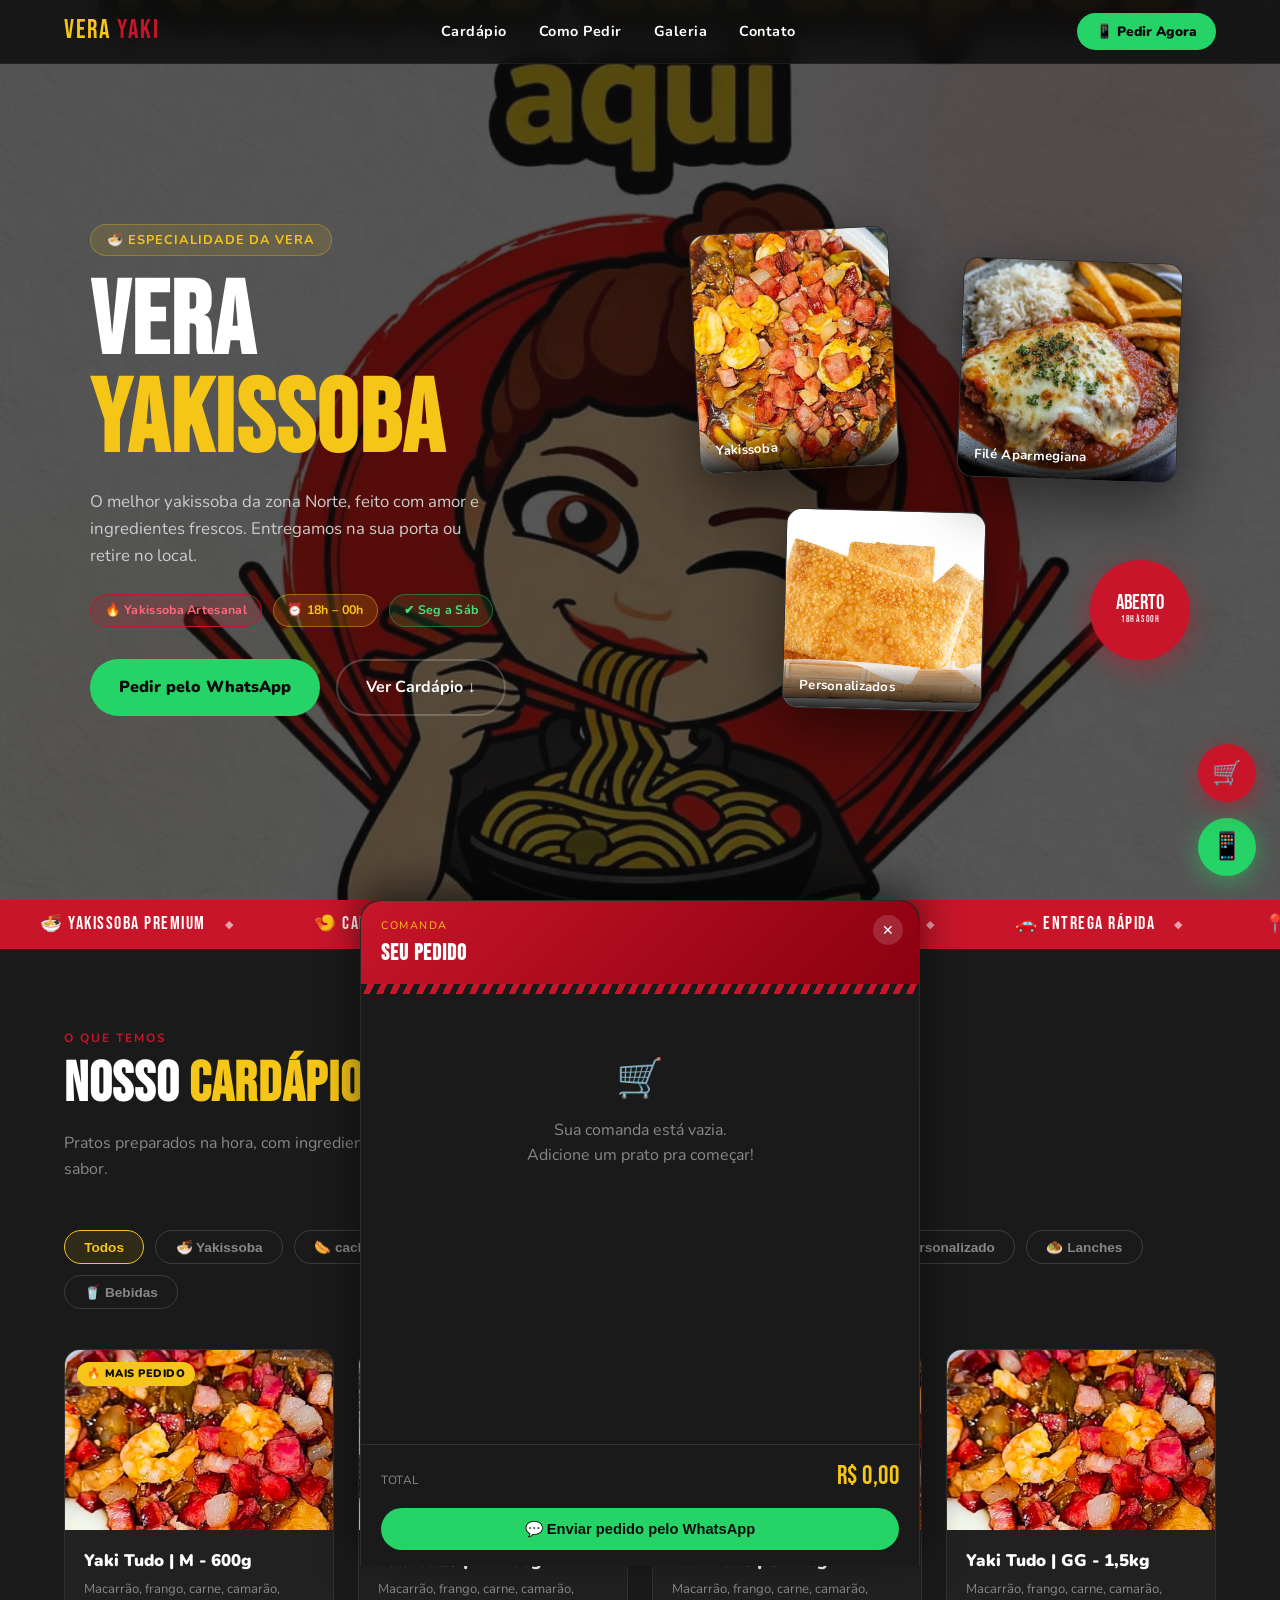
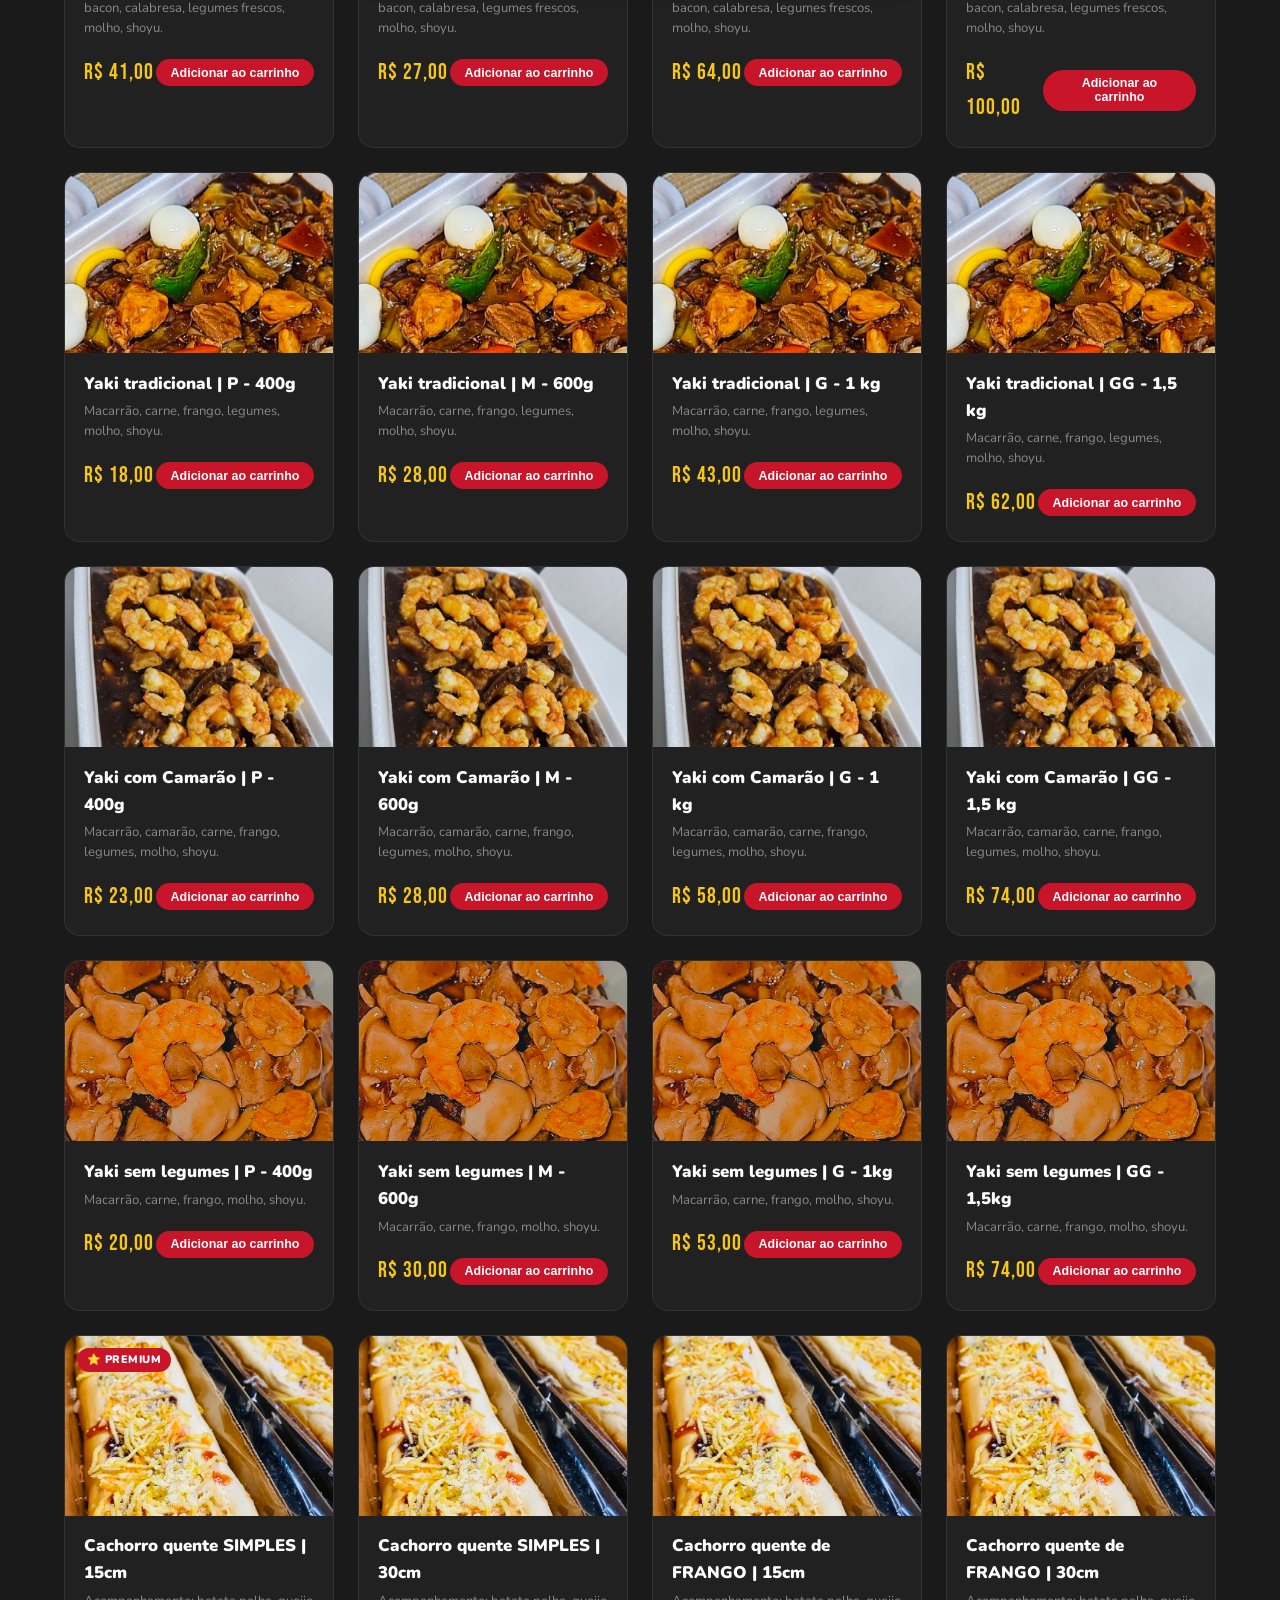
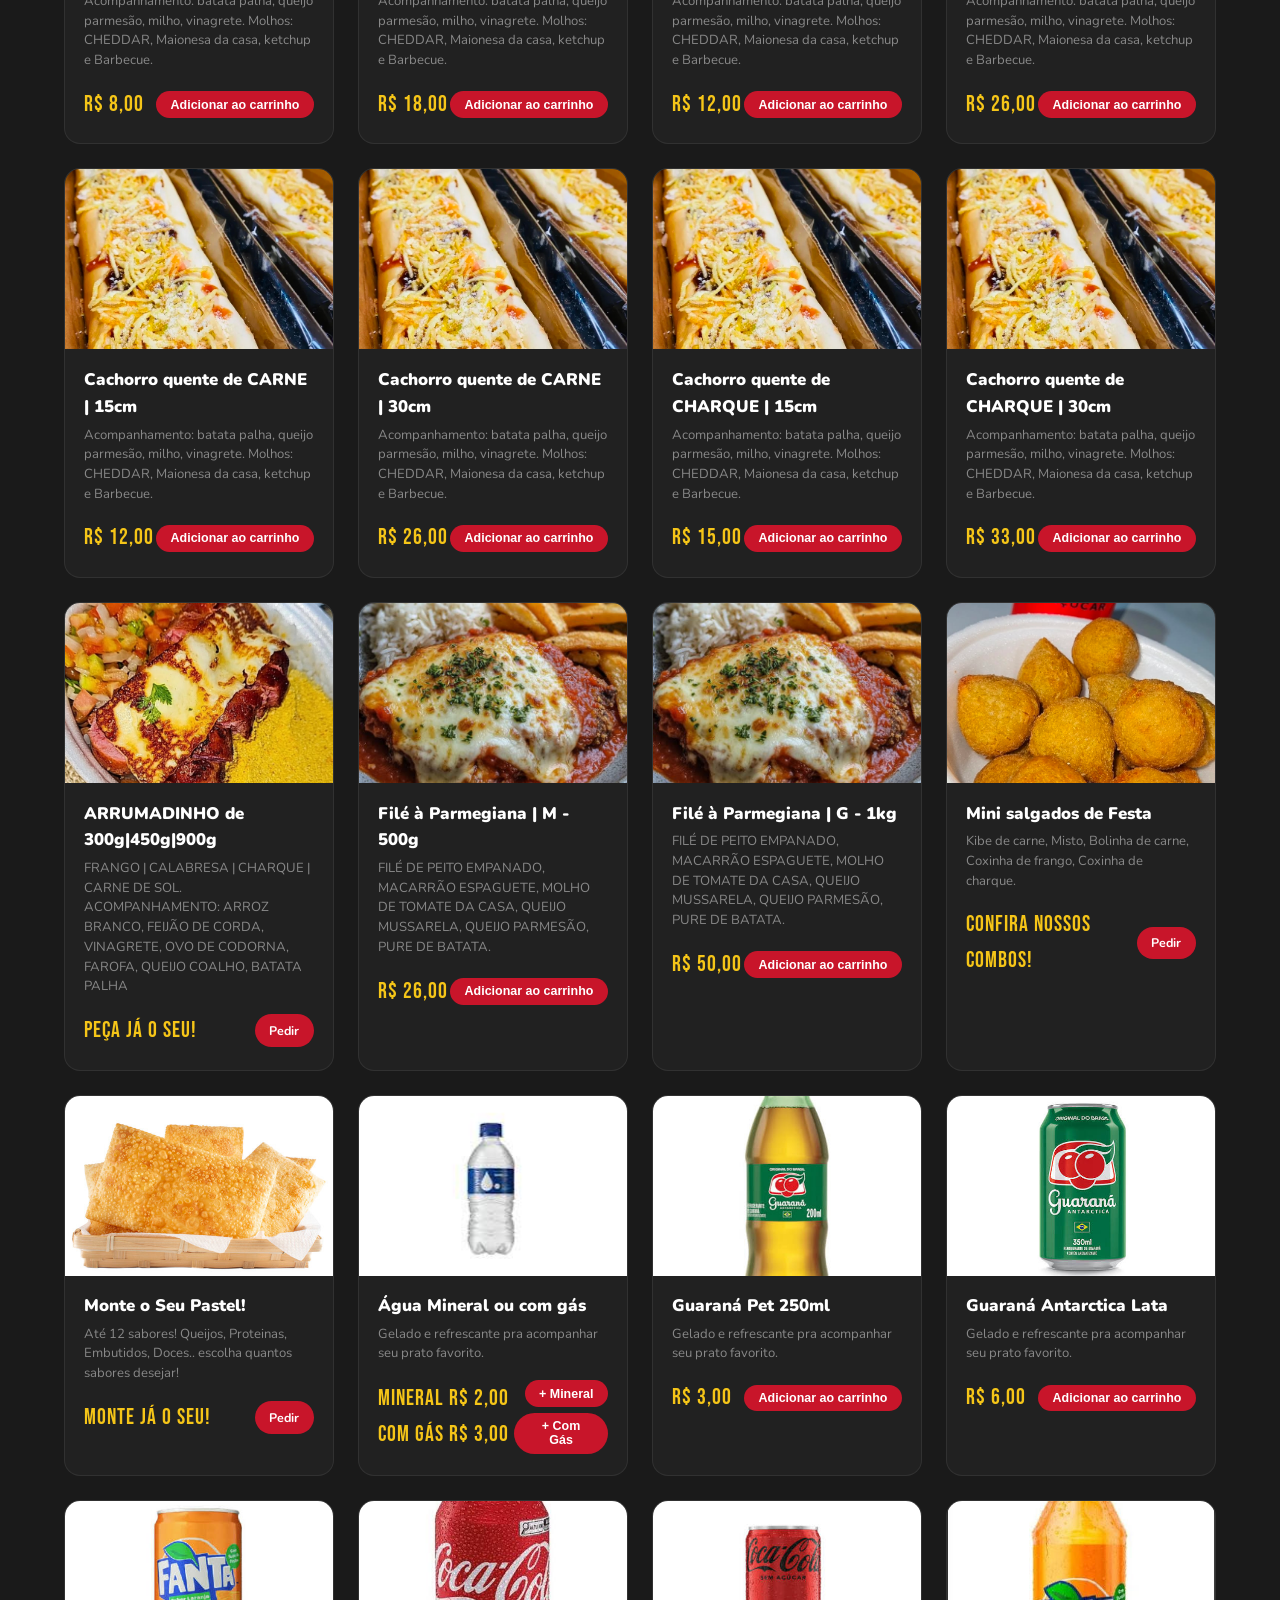
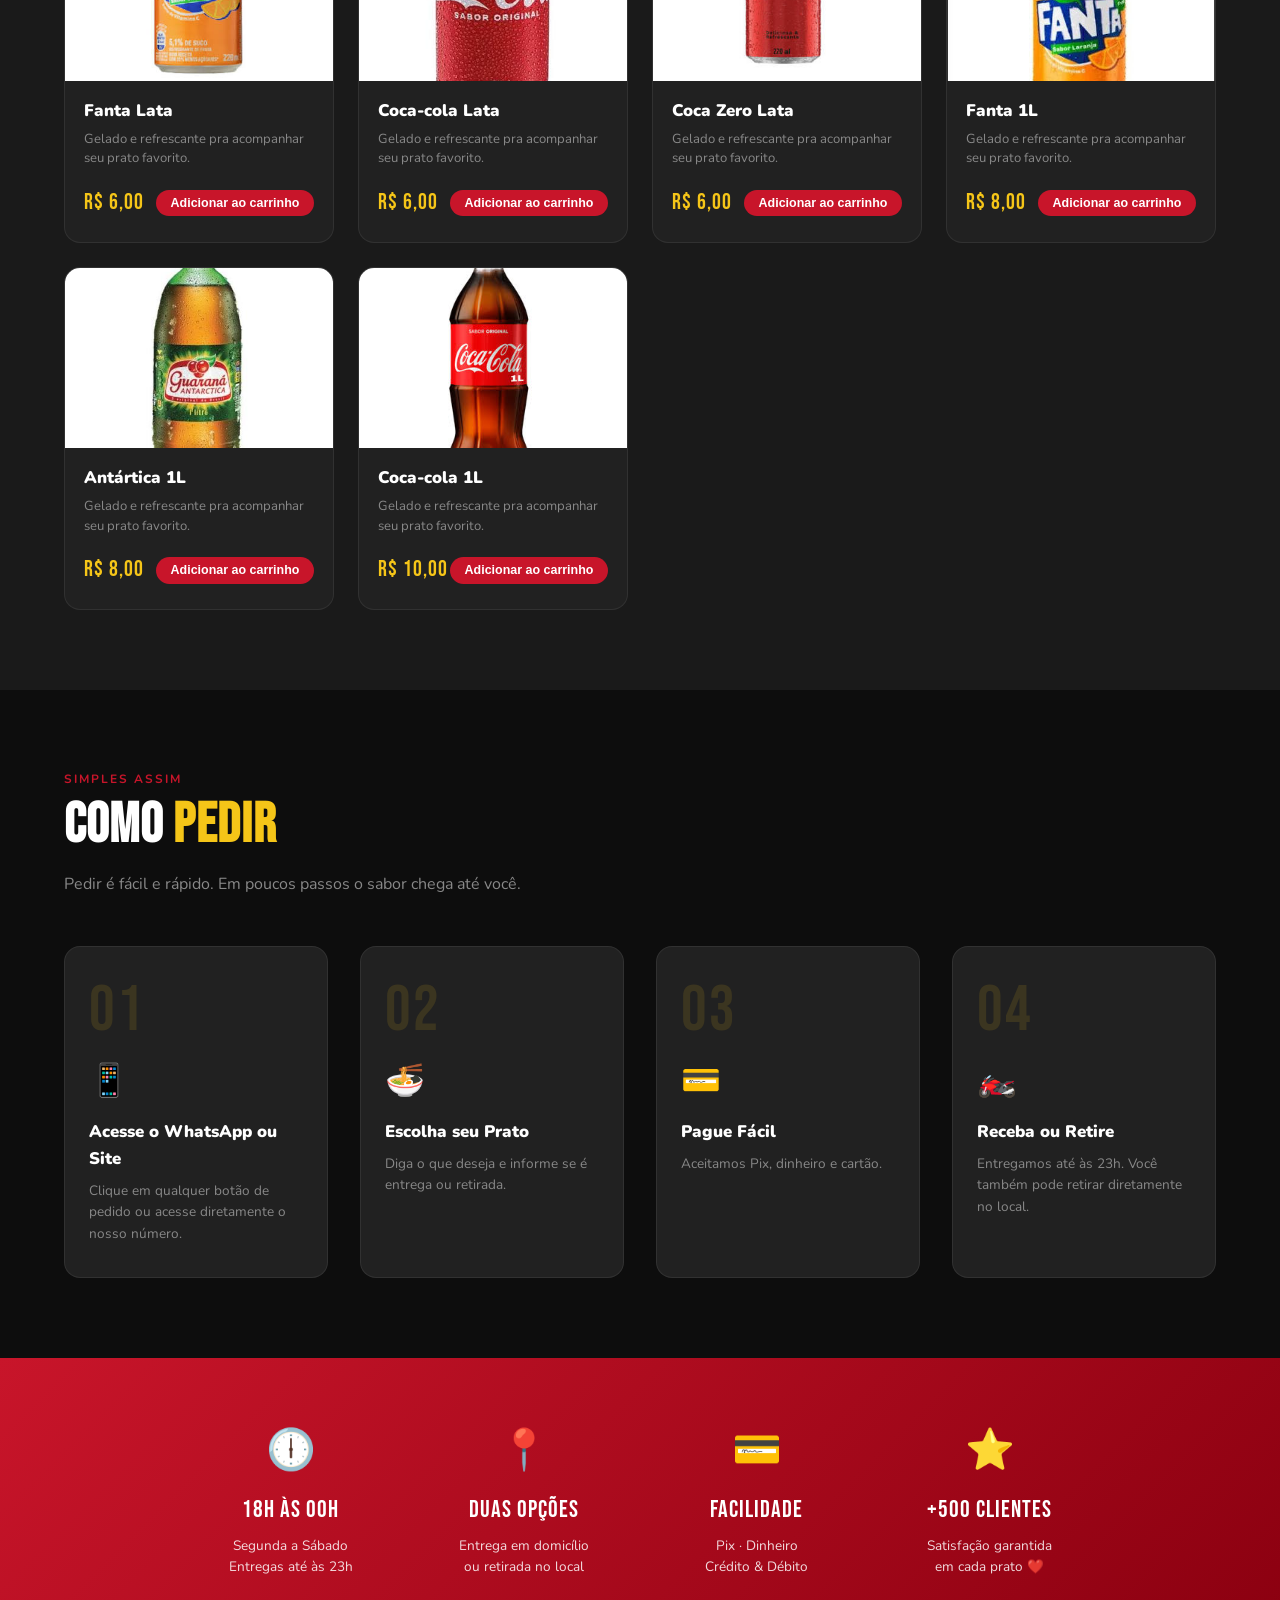
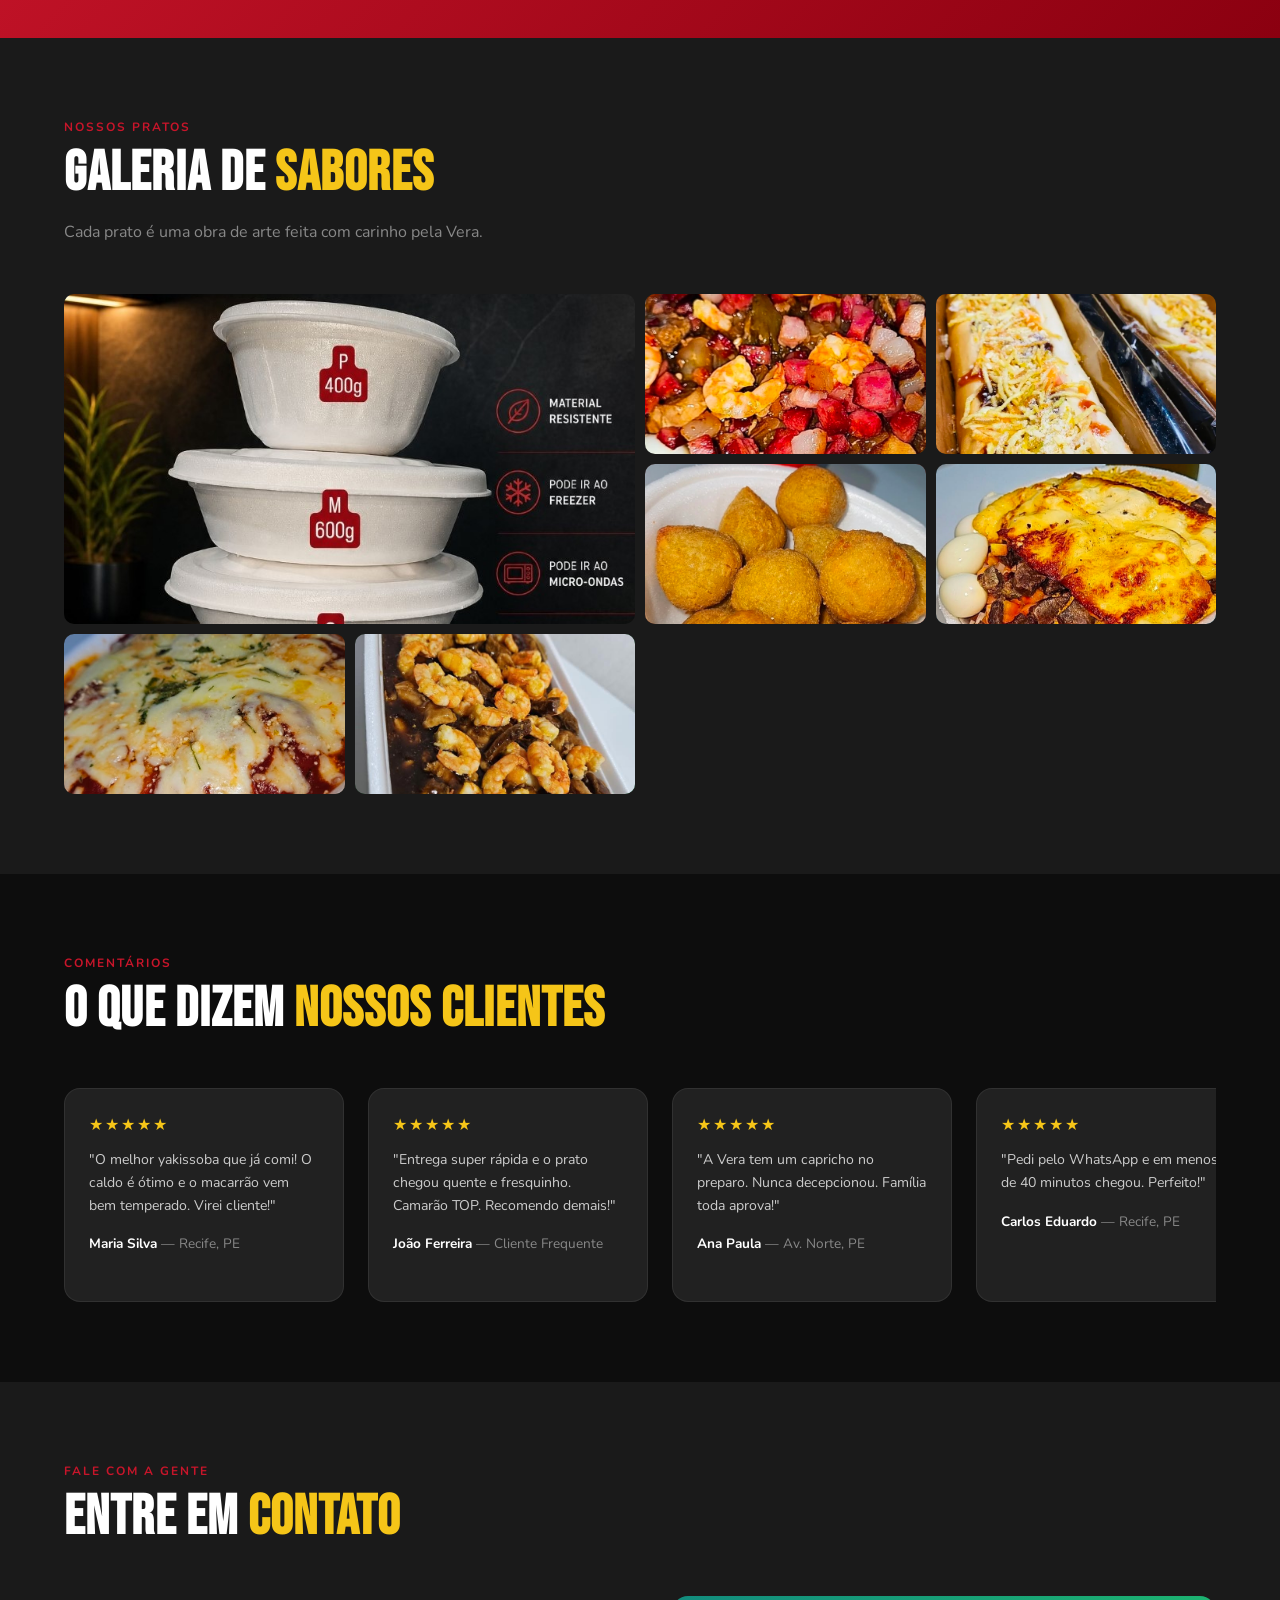
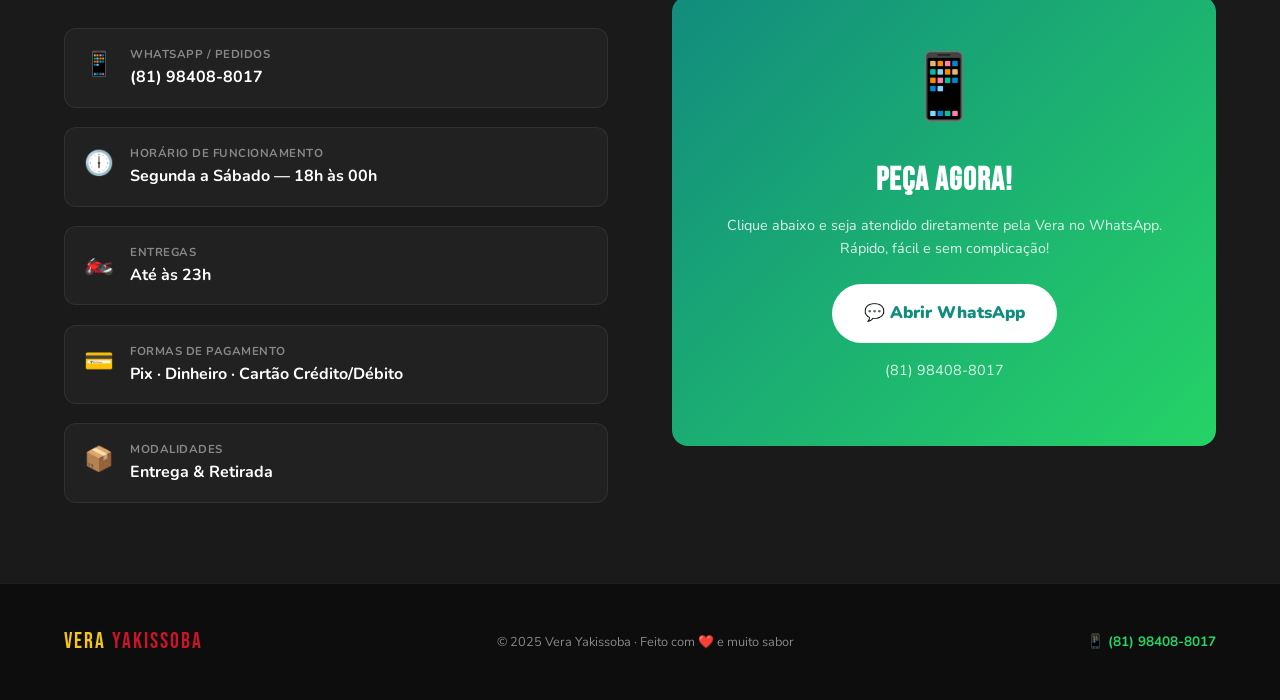
==== commit cf139ec4: "atualizado com responsividade" ====
--- a/index.html
+++ b/index.html
@@ -40,7 +40,7 @@
         <div class="cart-panel-head">
           <span class="cart-eyebrow">Comanda</span>
           <h3>Seu pedido</h3>
-          <button class="cart-close" id="cartCloseBtn" aria-label="Fechar">X</button>
+          <button class="cart-close" id="cartCloseBtn" aria-label="Fechar">✕</button>
         </div>
         <div class="cart-tear"></div>
         <div class="cart-panel-body" id="cartPanelBody"></div>
@@ -152,37 +152,21 @@
         <div class="menu-tabs reveal">
           <button class="tab active" onclick="filterMenu('todos', this)">Todos</button>
           <button class="tab" onclick="filterMenu('yaki', this)">🍜 Yakissoba</button>
-          <button class="tab" onclick="filterMenu('dog', this)">🍜 cachorro-quente</button>
+          <button class="tab" onclick="filterMenu('dog', this)">🌭 cachorro-quente</button>
+          <button class="tab" onclick="filterMenu('arrumadinho', this)">🍽️ Arrumadinho</button>
+          <button class="tab" onclick="filterMenu('fileaparmegiana', this)">🍛 Filé à Parmegiana</button>
           <button class="tab" onclick="filterMenu('pastel', this)">🥟 Pastel personalizado</button>
           <button class="tab" onclick="filterMenu('lanches', this)">🧆 Lanches</button>
           <button class="tab" onclick="filterMenu('bebidas', this)">🥤 Bebidas</button>
         </div>
         <div class="menu-grid" id="menuGrid">
           <!-- Yakisoba TUDO-->
-          
-          
-          <div class="menu-card reveal" data-cat="yaki">
-            <span class="menu-card-badge">🍜 Tamanhos</span>
-              <div class="menu-card-img-wrap">
-                <img src="embalagemvera.jpeg" alt="embalagens" class="menu-card-img">
-              </div>
-            <div class="menu-card-body" >
-              <div class="menu-card-title">Embalagens</div>
-              <div class="menu-card-desc">todos os tamanhos para você escolher!</div>
-
-                <div class="menu-card-footer">
-                  <span class="menu-card-price">P/M/G/GG</span>
-                </div>
-            </div>
-          </div>
-
           <div class="menu-card reveal" data-cat="yaki">
             <span class="menu-card-badge">🔥 Mais Pedido</span>
               <div class="menu-card-img-wrap">
                 <img src="yakitudo.jpeg" alt="Yakisoba">
                 <div style="width:100%;height:180px;background:linear-gradient(135deg,#2d1000,#7a3015);display:flex;align-items:center;justify-content:center;font-size:4rem;">🍜</div>
               </div>
-        
             <div class="menu-card-body" >
               <div class="menu-card-title">Yaki Tudo | M - 600g</div>
               <div class="menu-card-desc">Macarrão, frango, carne, camarão, bacon, calabresa, legumes frescos, molho, shoyu.</div>
@@ -193,12 +177,11 @@
             </div>
           </div>
 
-          <div class="menu-card reveal" data-cat="yaki">
+          <div class="menu-card reveal" data-cat="yaki">           
               <div class="menu-card-img-wrap">
                 <img src="yakitudo.jpeg" alt="Yakisoba">
                 <div style="width:100%;height:180px;background:linear-gradient(135deg,#2d1000,#7a3015);display:flex;align-items:center;justify-content:center;font-size:4rem;">🍜</div>
               </div>
-        
             <div class="menu-card-body" >
               <div class="menu-card-title">Yaki Tudo | P - 400g</div>
               <div class="menu-card-desc">Macarrão, frango, carne, camarão, bacon, calabresa, legumes frescos, molho, shoyu.</div>
@@ -214,7 +197,6 @@
                 <img src="yakitudo.jpeg" alt="Yakisoba">
                 <div style="width:100%;height:180px;background:linear-gradient(135deg,#2d1000,#7a3015);display:flex;align-items:center;justify-content:center;font-size:4rem;">🍜</div>
               </div>
-        
             <div class="menu-card-body" >
               <div class="menu-card-title">Yaki Tudo | G - 1kg</div>
               <div class="menu-card-desc">Macarrão, frango, carne, camarão, bacon, calabresa, legumes frescos, molho, shoyu.</div>
@@ -224,8 +206,8 @@
                 </div>
             </div>
           </div>
-          
-          <div class="menu-card reveal" data-cat="yaki">
+
+          <div class="menu-card reveal" data-cat="yaki">            
               <div class="menu-card-img-wrap">
                 <img src="yakitudo.jpeg" alt="Yakisoba">
                 <div style="width:100%;height:180px;background:linear-gradient(135deg,#2d1000,#7a3015);display:flex;align-items:center;justify-content:center;font-size:4rem;">🍜</div>
@@ -242,10 +224,11 @@
           </div>
 
 
+          <!--Yakisoba tradicional-->
           <div class="menu-card reveal" data-cat="yaki">
             <div class="menu-card-img-wrap">
               <img src="yakitradi.jpeg" alt="tradicional">
-              <div style="width:100%;height:180px;background:linear-gradient(135deg,#1a0800,#5a2010);display:flex;align-items:center;justify-content:center;font-size:4rem;">🥩</div>
+              <div style="width:100%;height:180px;background:linear-gradient(135deg,#1a0800,#5a2010);display:flex;align-items:center;justify-content:center;font-size:4rem;">🍜</div>
             </div>
             <div class="menu-card-body">
               <div class="menu-card-title">Yaki tradicional | P - 400g</div>
@@ -260,10 +243,10 @@
           <div class="menu-card reveal" data-cat="yaki">
             <div class="menu-card-img-wrap">
               <img src="yakitradi.jpeg" alt="tradicional">
-              <div style="width:100%;height:180px;background:linear-gradient(135deg,#1a0800,#5a2010);display:flex;align-items:center;justify-content:center;font-size:4rem;">🥩</div>
+              <div style="width:100%;height:180px;background:linear-gradient(135deg,#1a0800,#5a2010);display:flex;align-items:center;justify-content:center;font-size:4rem;">🍜</div>
             </div>
             <div class="menu-card-body">
-              <div class="menu-card-title">Yaki tradicional / M - 600g</div>
+              <div class="menu-card-title">Yaki tradicional | M - 600g</div>
               <div class="menu-card-desc">Macarrão, carne, frango, legumes, molho, shoyu.</div>
               <div class="menu-card-footer">
                 <span class="menu-card-price">R$ 28,00</span>
@@ -272,15 +255,13 @@
             </div>
           </div>
 
-
-          <!--Yakisoba tradicional-->
           <div class="menu-card reveal" data-cat="yaki">
             <div class="menu-card-img-wrap">
               <img src="yakitradi.jpeg" alt="tradicional">
-              <div style="width:100%;height:180px;background:linear-gradient(135deg,#1a0800,#5a2010);display:flex;align-items:center;justify-content:center;font-size:4rem;">🥩</div>
+              <div style="width:100%;height:180px;background:linear-gradient(135deg,#1a0800,#5a2010);display:flex;align-items:center;justify-content:center;font-size:4rem;">🍜</div>
             </div>
             <div class="menu-card-body">
-              <div class="menu-card-title">Yaki tradicional / G - 1kg</div>
+              <div class="menu-card-title">Yaki tradicional | G - 1 kg</div>
               <div class="menu-card-desc">Macarrão, carne, frango, legumes, molho, shoyu.</div>
               <div class="menu-card-footer">
                 <span class="menu-card-price">R$ 43,00</span>
@@ -289,14 +270,13 @@
             </div>
           </div>
 
-          <!--Yakisoba tradicional-->
           <div class="menu-card reveal" data-cat="yaki">
             <div class="menu-card-img-wrap">
               <img src="yakitradi.jpeg" alt="tradicional">
-              <div style="width:100%;height:180px;background:linear-gradient(135deg,#1a0800,#5a2010);display:flex;align-items:center;justify-content:center;font-size:4rem;">🥩</div>
+              <div style="width:100%;height:180px;background:linear-gradient(135deg,#1a0800,#5a2010);display:flex;align-items:center;justify-content:center;font-size:4rem;">🍜</div>
             </div>
             <div class="menu-card-body">
-              <div class="menu-card-title">Yaki tradicional / GG - 1,5kg</div>
+              <div class="menu-card-title">Yaki tradicional | GG - 1,5 kg</div>
               <div class="menu-card-desc">Macarrão, carne, frango, legumes, molho, shoyu.</div>
               <div class="menu-card-footer">
                 <span class="menu-card-price">R$ 62,00</span>
@@ -310,10 +290,10 @@
         <div class="menu-card reveal" data-cat="yaki">
           <div class="menu-card-img-wrap">
             <img src="YAKISOBAVERA.jpeg" alt="camarão">
-              <div style="width:100%;height:180px;background:linear-gradient(135deg,#1a0800,#5a2010);display:flex;align-items:center;justify-content:center;font-size:4rem;">🥩</div>
-          </div>
-          <div class="menu-card-body">
-            <div class="menu-card-title">Yaki com Camarão / P - 400g</div>
+              <div style="width:100%;height:180px;background:linear-gradient(135deg,#1a0800,#5a2010);display:flex;align-items:center;justify-content:center;font-size:4rem;">🍜</div>
+          </div>
+          <div class="menu-card-body">
+            <div class="menu-card-title">Yaki com Camarão | P - 400g</div>
             <div class="menu-card-desc">Macarrão, camarão, carne, frango, legumes, molho, shoyu.</div>
             <div class="menu-card-footer">
               <span class="menu-card-price">R$ 23,00</span>
@@ -322,28 +302,30 @@
           </div>
         </div>
 
+
         <div class="menu-card reveal" data-cat="yaki">
           <div class="menu-card-img-wrap">
             <img src="YAKISOBAVERA.jpeg" alt="camarão">
-              <div style="width:100%;height:180px;background:linear-gradient(135deg,#1a0800,#5a2010);display:flex;align-items:center;justify-content:center;font-size:4rem;">🥩</div>
-          </div>
-          <div class="menu-card-body">
-            <div class="menu-card-title">Yaki com Camarão / M - 600g</div>
+              <div style="width:100%;height:180px;background:linear-gradient(135deg,#1a0800,#5a2010);display:flex;align-items:center;justify-content:center;font-size:4rem;">🍜</div>
+          </div>
+          <div class="menu-card-body">
+            <div class="menu-card-title">Yaki com Camarão | M - 600g</div>
             <div class="menu-card-desc">Macarrão, camarão, carne, frango, legumes, molho, shoyu.</div>
             <div class="menu-card-footer">
-              <span class="menu-card-price">R$ 35,00</span>
-              <button class="btn-add-cart" data-name="Yaki com Camarão M" data-price="35.00">Adicionar ao carrinho</button>
-            </div>
-          </div>
-        </div>
+              <span class="menu-card-price">R$ 28,00</span>
+              <button class="btn-add-cart" data-name="Yaki com Camarão M" data-price="28.00">Adicionar ao carrinho</button>
+            </div>
+          </div>
+        </div>
+
 
         <div class="menu-card reveal" data-cat="yaki">
           <div class="menu-card-img-wrap">
             <img src="YAKISOBAVERA.jpeg" alt="camarão">
-              <div style="width:100%;height:180px;background:linear-gradient(135deg,#1a0800,#5a2010);display:flex;align-items:center;justify-content:center;font-size:4rem;">🥩</div>
-          </div>
-          <div class="menu-card-body">
-            <div class="menu-card-title">Yaki com Camarão / G - 1kg</div>
+              <div style="width:100%;height:180px;background:linear-gradient(135deg,#1a0800,#5a2010);display:flex;align-items:center;justify-content:center;font-size:4rem;">🍜</div>
+          </div>
+          <div class="menu-card-body">
+            <div class="menu-card-title">Yaki com Camarão | G - 1 kg</div>
             <div class="menu-card-desc">Macarrão, camarão, carne, frango, legumes, molho, shoyu.</div>
             <div class="menu-card-footer">
               <span class="menu-card-price">R$ 58,00</span>
@@ -352,29 +334,31 @@
           </div>
         </div>
 
+
         <div class="menu-card reveal" data-cat="yaki">
           <div class="menu-card-img-wrap">
             <img src="YAKISOBAVERA.jpeg" alt="camarão">
-              <div style="width:100%;height:180px;background:linear-gradient(135deg,#1a0800,#5a2010);display:flex;align-items:center;justify-content:center;font-size:4rem;">🥩</div>
-          </div>
-          <div class="menu-card-body">
-            <div class="menu-card-title">Yaki com Camarão / GG - 1,5kg</div>
+              <div style="width:100%;height:180px;background:linear-gradient(135deg,#1a0800,#5a2010);display:flex;align-items:center;justify-content:center;font-size:4rem;">🍜</div>
+          </div>
+          <div class="menu-card-body">
+            <div class="menu-card-title">Yaki com Camarão | GG - 1,5 kg</div>
             <div class="menu-card-desc">Macarrão, camarão, carne, frango, legumes, molho, shoyu.</div>
             <div class="menu-card-footer">
-              <span class="menu-card-price">R$ 83,00</span>
-              <button class="btn-add-cart" data-name="Yaki com Camarão GG" data-price="83.00">Adicionar ao carrinho</button>
-            </div>
-          </div>
-        </div>
+              <span class="menu-card-price">R$ 74,00</span>
+              <button class="btn-add-cart" data-name="Yaki com Camarão GG" data-price="74.00">Adicionar ao carrinho</button>
+            </div>
+          </div>
+        </div>
+
 
           <!--YAKI SEM LEGUMES-->
         <div class="menu-card reveal" data-cat="yaki">
           <div class="menu-card-img-wrap">
             <img src="YAKISEMLEGUMES.jpeg" alt="sem legumes">
-            <div style="width:100%;height:180px;background:linear-gradient(135deg,#1a0800,#5a2010);display:flex;align-items:center;justify-content:center;font-size:4rem;">🥩</div>
-          </div>
-          <div class="menu-card-body">
-            <div class="menu-card-title">Yaki sem legumes / P - 400g</div>
+            <div style="width:100%;height:180px;background:linear-gradient(135deg,#1a0800,#5a2010);display:flex;align-items:center;justify-content:center;font-size:4rem;">🍜</div>
+          </div>
+          <div class="menu-card-body">
+            <div class="menu-card-title">Yaki sem legumes | P - 400g</div>
             <div class="menu-card-desc">Macarrão, carne, frango, molho, shoyu.</div>
             <div class="menu-card-footer">
               <span class="menu-card-price">R$ 20,00</span>
@@ -386,10 +370,10 @@
         <div class="menu-card reveal" data-cat="yaki">
           <div class="menu-card-img-wrap">
             <img src="YAKISEMLEGUMES.jpeg" alt="sem legumes">
-            <div style="width:100%;height:180px;background:linear-gradient(135deg,#1a0800,#5a2010);display:flex;align-items:center;justify-content:center;font-size:4rem;">🥩</div>
-          </div>
-          <div class="menu-card-body">
-            <div class="menu-card-title">Yaki sem legumes / M - 600g</div>
+            <div style="width:100%;height:180px;background:linear-gradient(135deg,#1a0800,#5a2010);display:flex;align-items:center;justify-content:center;font-size:4rem;">🍜</div>
+          </div>
+          <div class="menu-card-body">
+            <div class="menu-card-title">Yaki sem legumes | M - 600g</div>
             <div class="menu-card-desc">Macarrão, carne, frango, molho, shoyu.</div>
             <div class="menu-card-footer">
               <span class="menu-card-price">R$ 30,00</span>
@@ -401,10 +385,10 @@
         <div class="menu-card reveal" data-cat="yaki">
           <div class="menu-card-img-wrap">
             <img src="YAKISEMLEGUMES.jpeg" alt="sem legumes">
-            <div style="width:100%;height:180px;background:linear-gradient(135deg,#1a0800,#5a2010);display:flex;align-items:center;justify-content:center;font-size:4rem;">🥩</div>
-          </div>
-          <div class="menu-card-body">
-            <div class="menu-card-title">Yaki sem legumes / G - 1kg</div>
+            <div style="width:100%;height:180px;background:linear-gradient(135deg,#1a0800,#5a2010);display:flex;align-items:center;justify-content:center;font-size:4rem;">🍜</div>
+          </div>
+          <div class="menu-card-body">
+            <div class="menu-card-title">Yaki sem legumes | G - 1kg</div>
             <div class="menu-card-desc">Macarrão, carne, frango, molho, shoyu.</div>
             <div class="menu-card-footer">
               <span class="menu-card-price">R$ 53,00</span>
@@ -416,10 +400,10 @@
         <div class="menu-card reveal" data-cat="yaki">
           <div class="menu-card-img-wrap">
             <img src="YAKISEMLEGUMES.jpeg" alt="sem legumes">
-            <div style="width:100%;height:180px;background:linear-gradient(135deg,#1a0800,#5a2010);display:flex;align-items:center;justify-content:center;font-size:4rem;">🥩</div>
-          </div>
-          <div class="menu-card-body">
-            <div class="menu-card-title">Yaki sem legumes / GG - 1,5kg</div>
+            <div style="width:100%;height:180px;background:linear-gradient(135deg,#1a0800,#5a2010);display:flex;align-items:center;justify-content:center;font-size:4rem;">🍜</div>
+          </div>
+          <div class="menu-card-body">
+            <div class="menu-card-title">Yaki sem legumes | GG - 1,5kg</div>
             <div class="menu-card-desc">Macarrão, carne, frango, molho, shoyu.</div>
             <div class="menu-card-footer">
               <span class="menu-card-price">R$ 74,00</span>
@@ -429,130 +413,177 @@
         </div>
 
           <!--HOTDOG-->
-
-        <div class="menu-card reveal" data-cat="dog">
-          <div class="menu-card-img-wrap">
-            <img src="VERADOG.jpeg" alt="cachorroquente">
-              <div style="width:100%;height:180px;background:linear-gradient(135deg,#1a1000,#5a4000);display:flex;align-items:center;justify-content:center;font-size:4rem;">🧆</div>
-          </div>
-          <div class="menu-card-body">
-            <div class="menu-card-title">Hot-Dog simples (15cm)</div>
-            <div class="menu-card-desc">ACOMPANHAMENTO: Salcicha ao molho, batata palha, queijo parmesão, milho, vinagrete. Molhos: CHEDDAR, Maionesa da casa, ketchup e Barbecue.</div>
-            <div class="menu-card-footer">
-              <span class="menu-card-price">R$ 8,00</span>
-              <button class="btn-add-cart" data-name="Hot-Dog simples (15cm)" data-price="8.00">Adicionar ao carrinho</button>
-            </div>
-          </div>
-        </div>
-
-        <div class="menu-card reveal" data-cat="dog">
-          <div class="menu-card-img-wrap">
-            <img src="VERADOG.jpeg" alt="cachorroquente">
-              <div style="width:100%;height:180px;background:linear-gradient(135deg,#1a1000,#5a4000);display:flex;align-items:center;justify-content:center;font-size:4rem;">🧆</div>
-          </div>
-          <div class="menu-card-body">
-            <div class="menu-card-title">Hot-Dog simples (30cm)</div>
-            <div class="menu-card-desc">ACOMPANHAMENTO: Salcicha ao molho, batata palha, queijo parmesão, milho, vinagrete. Molhos: CHEDDAR, Maionesa da casa, ketchup e Barbecue.</div>
-            <div class="menu-card-footer">
-              <span class="menu-card-price">R$ 18,00</span>
-              <button class="btn-add-cart" data-name="Hot-Dog simples (30cm)" data-price="18.00">Adicionar ao carrinho</button>
-            </div>
-          </div>
-        </div>
-
-        <div class="menu-card reveal" data-cat="dog">
-          <div class="menu-card-img-wrap">
-            <img src="VERADOG.jpeg" alt="cachorroquente">
-              <div style="width:100%;height:180px;background:linear-gradient(135deg,#1a1000,#5a4000);display:flex;align-items:center;justify-content:center;font-size:4rem;">🧆</div>
-          </div>
-          <div class="menu-card-body">
-            <div class="menu-card-title">Hot-Dog de frango (15cm)</div>
-            <div class="menu-card-desc">ACOMPANHAMENTO: Creme de frango, batata palha, queijo parmesão, milho, vinagrete. Molhos: CHEDDAR, Maionesa da casa, ketchup e Barbecue.</div>
-            <div class="menu-card-footer">
-              <span class="menu-card-price">R$ 12,00</span>
-              <button class="btn-add-cart" data-name="Hot-Dog de frango (15cm)" data-price="12.00">Adicionar ao carrinho</button>
-            </div>
-          </div>
-        </div>
-
-        <div class="menu-card reveal" data-cat="dog">
-          <div class="menu-card-img-wrap">
-            <img src="VERADOG.jpeg" alt="cachorroquente">
-              <div style="width:100%;height:180px;background:linear-gradient(135deg,#1a1000,#5a4000);display:flex;align-items:center;justify-content:center;font-size:4rem;">🧆</div>
-          </div>
-          <div class="menu-card-body">
-            <div class="menu-card-title">Hot-Dog de frango (30cm)</div>
-            <div class="menu-card-desc">ACOMPANHAMENTO: Creme de frango, batata palha, queijo parmesão, milho, vinagrete. Molhos: CHEDDAR, Maionesa da casa, ketchup e Barbecue.</div>
-            <div class="menu-card-footer">
-              <span class="menu-card-price">R$ 26,00</span>
-              <button class="btn-add-cart" data-name="Hot-Dog de frango (30cm)" data-price="26.00">Adicionar ao carrinho</button>
-            </div>
-          </div>
-        </div>
-
-        <div class="menu-card reveal" data-cat="dog">
-          <div class="menu-card-img-wrap">
-            <img src="VERADOG.jpeg" alt="cachorroquente">
-              <div style="width:100%;height:180px;background:linear-gradient(135deg,#1a1000,#5a4000);display:flex;align-items:center;justify-content:center;font-size:4rem;">🧆</div>
-          </div>
-          <div class="menu-card-body">
-            <div class="menu-card-title">Hot-Dog de Carne (15cm)</div>
-            <div class="menu-card-desc">ACOMPANHAMENTO: carne moída ao molho, batata palha, queijo parmesão, milho, vinagrete. Molhos: CHEDDAR, Maionesa da casa, ketchup e Barbecue.</div>
-            <div class="menu-card-footer">
-              <span class="menu-card-price">R$ 12,00</span>
-              <button class="btn-add-cart" data-name="Hot-Dog de carne (15cm)" data-price="12.00">Adicionar ao carrinho</button>
-            </div>
-          </div>
-        </div>
-
-        <div class="menu-card reveal" data-cat="dog">
-          <div class="menu-card-img-wrap">
-            <img src="VERADOG.jpeg" alt="cachorroquente">
-              <div style="width:100%;height:180px;background:linear-gradient(135deg,#1a1000,#5a4000);display:flex;align-items:center;justify-content:center;font-size:4rem;">🧆</div>
-          </div>
-          <div class="menu-card-body">
-            <div class="menu-card-title">Hot-Dog de Carne (30cm)</div>
-            <div class="menu-card-desc">ACOMPANHAMENTO: carne moída ao molho, batata palha, queijo parmesão, milho, vinagrete. Molhos: CHEDDAR, Maionesa da casa, ketchup e Barbecue.</div>
-            <div class="menu-card-footer">
-              <span class="menu-card-price">R$ 26,00</span>
-              <button class="btn-add-cart" data-name="Hot-Dog de carne (30cm)" data-price="26.00">Adicionar ao carrinho</button>
-            </div>
-          </div>
-        </div>
-
-        <div class="menu-card reveal" data-cat="dog">
-          <div class="menu-card-img-wrap">
-            <img src="VERADOG.jpeg" alt="cachorroquente">
-              <div style="width:100%;height:180px;background:linear-gradient(135deg,#1a1000,#5a4000);display:flex;align-items:center;justify-content:center;font-size:4rem;">🧆</div>
-          </div>
-          <div class="menu-card-body">
-            <div class="menu-card-title">Hot-Dog de charque (15cm)</div>
-            <div class="menu-card-desc">ACOMPANHAMENTO: Carne seca triturada, batata palha, queijo parmesão, milho, vinagrete. Molhos: CHEDDAR, Maionesa da casa, ketchup e Barbecue.</div>
-            <div class="menu-card-footer">
-              <span class="menu-card-price">R$ 15,00</span>
-              <button class="btn-add-cart" data-name="Hot-Dog de charque (15cm)" data-price="15.00">Adicionar ao carrinho</button>
-            </div>
-          </div>
-        </div>
-
         <div class="menu-card reveal" data-cat="dog">
           <span class="menu-card-badge" style="background:var(--red);color:var(--white);">⭐ Premium</span>
+          <div class="menu-card-img-wrap">
+            <img src="VERADOG.jpeg" alt="cachorroquente">
+              <div style="width:100%;height:180px;background:linear-gradient(135deg,#1a1000,#5a4000);display:flex;align-items:center;justify-content:center;font-size:4rem;">🌭</div>
+          </div>
+          <div class="menu-card-body">
+            <div class="menu-card-title">Cachorro quente SIMPLES | 15cm </div>
+            <div class="menu-card-desc">Acompanhamento: batata palha, queijo parmesão, milho, vinagrete. Molhos: CHEDDAR, Maionesa da casa, ketchup e Barbecue.</div>
+            <div class="menu-card-footer">
+              <span class="menu-card-price">R$ 8,00</span>
+              <button class="btn-add-cart" data-name="Cachorro-quente (15cm)" data-price="8.00">Adicionar ao carrinho</button>
+            </div>
+          </div>
+        </div>
+
+        <div class="menu-card reveal" data-cat="dog">
+          <div class="menu-card-img-wrap">
+            <img src="VERADOG.jpeg" alt="cachorroquente">
+              <div style="width:100%;height:180px;background:linear-gradient(135deg,#1a1000,#5a4000);display:flex;align-items:center;justify-content:center;font-size:4rem;">🌭</div>
+          </div>
+          <div class="menu-card-body">
+            <div class="menu-card-title">Cachorro quente SIMPLES | 30cm </div>
+            <div class="menu-card-desc">Acompanhamento: batata palha, queijo parmesão, milho, vinagrete. Molhos: CHEDDAR, Maionesa da casa, ketchup e Barbecue.</div>
+            <div class="menu-card-footer">
+              <span class="menu-card-price">R$ 18,00</span>
+              <button class="btn-add-cart" data-name="Cachorro-quente (30cm)" data-price="18.00">Adicionar ao carrinho</button>
+            </div>
+          </div>
+        </div>
+
+        <div class="menu-card reveal" data-cat="dog">
+          <div class="menu-card-img-wrap">
+            <img src="VERADOG.jpeg" alt="cachorroquente">
+              <div style="width:100%;height:180px;background:linear-gradient(135deg,#1a1000,#5a4000);display:flex;align-items:center;justify-content:center;font-size:4rem;">🌭</div>
+          </div>
+          <div class="menu-card-body">
+            <div class="menu-card-title">Cachorro quente de FRANGO | 15cm </div>
+            <div class="menu-card-desc">Acompanhamento: batata palha, queijo parmesão, milho, vinagrete. Molhos: CHEDDAR, Maionesa da casa, ketchup e Barbecue.</div>
+            <div class="menu-card-footer">
+              <span class="menu-card-price">R$ 12,00</span>
+              <button class="btn-add-cart" data-name="Cachorro-quente de FRANGO (15cm)" data-price="12.00">Adicionar ao carrinho</button>
+            </div>
+          </div>
+        </div>
+
+        <div class="menu-card reveal" data-cat="dog">
+          <div class="menu-card-img-wrap">
+            <img src="VERADOG.jpeg" alt="cachorroquente">
+              <div style="width:100%;height:180px;background:linear-gradient(135deg,#1a1000,#5a4000);display:flex;align-items:center;justify-content:center;font-size:4rem;">🌭</div>
+          </div>
+          <div class="menu-card-body">
+            <div class="menu-card-title">Cachorro quente de FRANGO | 30cm </div>
+            <div class="menu-card-desc">Acompanhamento: batata palha, queijo parmesão, milho, vinagrete. Molhos: CHEDDAR, Maionesa da casa, ketchup e Barbecue.</div>
+            <div class="menu-card-footer">
+              <span class="menu-card-price">R$ 26,00</span>
+              <button class="btn-add-cart" data-name="Cachorro-quente de FRANGO (30cm)" data-price="26.00">Adicionar ao carrinho</button>
+            </div>
+          </div>
+        </div>
+
+        <div class="menu-card reveal" data-cat="dog">
+          <div class="menu-card-img-wrap">
+            <img src="VERADOG.jpeg" alt="cachorroquente">
+              <div style="width:100%;height:180px;background:linear-gradient(135deg,#1a1000,#5a4000);display:flex;align-items:center;justify-content:center;font-size:4rem;">🌭</div>
+          </div>
+          <div class="menu-card-body">
+            <div class="menu-card-title">Cachorro quente de CARNE | 15cm </div>
+            <div class="menu-card-desc">Acompanhamento: batata palha, queijo parmesão, milho, vinagrete. Molhos: CHEDDAR, Maionesa da casa, ketchup e Barbecue.</div>
+            <div class="menu-card-footer">
+              <span class="menu-card-price">R$ 12,00</span>
+              <button class="btn-add-cart" data-name="Cachorro-quente de CARNE (15cm)" data-price="12.00">Adicionar ao carrinho</button>
+            </div>
+          </div>
+        </div>
+
+        <div class="menu-card reveal" data-cat="dog">
+          <div class="menu-card-img-wrap">
+            <img src="VERADOG.jpeg" alt="cachorroquente">
+              <div style="width:100%;height:180px;background:linear-gradient(135deg,#1a1000,#5a4000);display:flex;align-items:center;justify-content:center;font-size:4rem;">🌭</div>
+          </div>
+          <div class="menu-card-body">
+            <div class="menu-card-title">Cachorro quente de CARNE | 30cm </div>
+            <div class="menu-card-desc">Acompanhamento: batata palha, queijo parmesão, milho, vinagrete. Molhos: CHEDDAR, Maionesa da casa, ketchup e Barbecue.</div>
+            <div class="menu-card-footer">
+              <span class="menu-card-price">R$ 26,00</span>
+              <button class="btn-add-cart" data-name="Cachorro-quente de CARNE (30cm)" data-price="26.00">Adicionar ao carrinho</button>
+            </div>
+          </div>
+        </div>
+
+        <div class="menu-card reveal" data-cat="dog">
+          <div class="menu-card-img-wrap">
+            <img src="VERADOG.jpeg" alt="cachorroquente">
+              <div style="width:100%;height:180px;background:linear-gradient(135deg,#1a1000,#5a4000);display:flex;align-items:center;justify-content:center;font-size:4rem;">🌭</div>
+          </div>
+          <div class="menu-card-body">
+            <div class="menu-card-title">Cachorro quente de CHARQUE | 15cm </div>
+            <div class="menu-card-desc">Acompanhamento: batata palha, queijo parmesão, milho, vinagrete. Molhos: CHEDDAR, Maionesa da casa, ketchup e Barbecue.</div>
+            <div class="menu-card-footer">
+              <span class="menu-card-price">R$ 15,00</span>
+              <button class="btn-add-cart" data-name="Cachorro-quente de CHARQUE (15cm)" data-price="15.00">Adicionar ao carrinho</button>
+            </div>
+          </div>
+        </div>
+
+        <div class="menu-card reveal" data-cat="dog">
+          <div class="menu-card-img-wrap">
+            <img src="VERADOG.jpeg" alt="cachorroquente">
+              <div style="width:100%;height:180px;background:linear-gradient(135deg,#1a1000,#5a4000);display:flex;align-items:center;justify-content:center;font-size:4rem;">🌭</div>
+          </div>
+          <div class="menu-card-body">
+            <div class="menu-card-title">Cachorro quente de CHARQUE | 30cm </div>
+            <div class="menu-card-desc">Acompanhamento: batata palha, queijo parmesão, milho, vinagrete. Molhos: CHEDDAR, Maionesa da casa, ketchup e Barbecue.</div>
+            <div class="menu-card-footer">
+              <span class="menu-card-price">R$ 33,00</span>
+              <button class="btn-add-cart" data-name="Cachorro-quente de CHARQUE (30cm)" data-price="33.00">Adicionar ao carrinho</button>
+
+            </div>
+          </div>
+        </div>
+        
+
+        <div class="menu-card reveal" data-cat="arrumadinho">
+          <div class="menu-card-img-wrap">
+            <img src="ARRUMADINHOVERA.jpeg" alt="Yakisoba">
+              <div style="width:100%;height:180px;background:linear-gradient(135deg,#2d1000,#7a3015);display:flex;align-items:center;justify-content:center;font-size:4rem;">🍽️</div>
+          </div>
+            <div class="menu-card-body" >
+              <div class="menu-card-title">ARRUMADINHO de 300g|450g|900g</div>
+              <div class="menu-card-desc">FRANGO | CALABRESA | CHARQUE | CARNE DE SOL. ACOMPANHAMENTO: ARROZ BRANCO, FEIJÃO DE CORDA, VINAGRETE, OVO DE CODORNA, FAROFA, QUEIJO COALHO, BATATA PALHA</div>
+                <div class="menu-card-footer">
+                  <span class="menu-card-price">Peça já o seu!</span>
+                  <a class="btn-pedido" href="https://wa.me/5581984088017?text=Quero%20pedir%20Arrumadinho!" target="_blank">Pedir</a>
+                </div>
+            </div>
+        </div>
+
+
+
+          <div class="menu-card reveal" data-cat="fileaparmegiana">
             <div class="menu-card-img-wrap">
-              <img src="VERADOG.jpeg" alt="cachorroquente">
-                <div style="width:100%;height:180px;background:linear-gradient(135deg,#1a1000,#5a4000);display:flex;align-items:center;justify-content:center;font-size:4rem;">🧆</div>
-            </div>
-          <div class="menu-card-body">
-            <div class="menu-card-title">Hot-Dog de charque (30cm)</div>
-            <div class="menu-card-desc">ACOMPANHAMENTO: Carne seca triturada, batata palha, queijo parmesão, milho, vinagrete. Molhos: CHEDDAR, Maionesa da casa, ketchup e Barbecue.</div>
-            <div class="menu-card-footer">
-              <span class="menu-card-price">R$ 33,00</span>
-              <button class="btn-add-cart" data-name="Hot-Dog de charque (30cm)" data-price="33.00">Adicionar ao carrinho</button>
-            </div>
-          </div>
-        </div>
+              <img src="aparmegiana.jpg" alt="aparmegiana">
+                <div style="width:100%;height:180px;background:linear-gradient(135deg,#2d1000,#7a3015);display:flex;align-items:center;justify-content:center;font-size:4rem;">🍽️</div>
+            </div>
+            <div class="menu-card-body" >
+              <div class="menu-card-title">Filé à Parmegiana | M - 500g</div>
+              <div class="menu-card-desc">FILÉ DE PEITO EMPANADO, MACARRÃO ESPAGUETE, MOLHO DE TOMATE DA CASA, QUEIJO MUSSARELA, QUEIJO   PARMESÃO, PURE DE BATATA.</div>
+                <div class="menu-card-footer">
+                  <span class="menu-card-price">R$ 26,00</span>
+                  <button class="btn-add-cart" data-name="filé à parmegiana M" data-price="26.00">Adicionar ao carrinho</button>
+                </div>
+            </div>
+          </div>
+
+          <div class="menu-card reveal" data-cat="fileaparmegiana">
+            <div class="menu-card-img-wrap">
+              <img src="aparmegiana.jpg" alt="aparmegiana">
+                <div style="width:100%;height:180px;background:linear-gradient(135deg,#2d1000,#7a3015);display:flex;align-items:center;justify-content:center;font-size:4rem;">🍽️</div>
+            </div>
+            <div class="menu-card-body" >
+              <div class="menu-card-title">Filé à Parmegiana | G - 1kg</div>
+              <div class="menu-card-desc">FILÉ DE PEITO EMPANADO, MACARRÃO ESPAGUETE, MOLHO DE TOMATE DA CASA, QUEIJO MUSSARELA, QUEIJO   PARMESÃO, PURE DE BATATA.</div>
+                <div class="menu-card-footer">
+                  <span class="menu-card-price">R$ 50,00</span>
+                  <button class="btn-add-cart" data-name="filé à parmegiana G" data-price="50.00">Adicionar ao carrinho</button>
+                </div>
+            </div>
+          </div>
 
           <!--COXINHAS-->
-
         <div class="menu-card reveal" data-cat="lanches">
           <div class="menu-card-img-wrap">
             <img src="VERACOXINHAS.jpeg" alt="coxinhas">
@@ -560,7 +591,7 @@
           </div>
           <div class="menu-card-body">
             <div class="menu-card-title">Mini salgados de Festa</div>
-            <div class="menu-card-desc">Combos com 50, 80 e 100 un.! Kibe de carne, Misto, Bolinha de carne, Coxinha de frango, Coxinha de charque.</div>
+            <div class="menu-card-desc">Kibe de carne, Misto, Bolinha de carne, Coxinha de frango, Coxinha de charque.</div>
             <div class="menu-card-footer">
               <span class="menu-card-price">Confira nossos Combos!</span>
               <a class="btn-pedido" href="https://wa.me/5581984088017?text=Quero%20pedir%20Coxinhas!" target="_blank">Pedir</a>
@@ -572,14 +603,14 @@
         <div class="menu-card reveal" data-cat="pastel">
           <div class="menu-card-img-wrap">
             <img src="pastel.jpg" alt="pastel">
-              <div style="width:100%;height:180px;background:linear-gradient(135deg,#0a0020,#30106a);display:flex;align-items:center;justify-content:center;font-size:4rem;">🧆</div>
+              <div style="width:100%;height:180px;background:linear-gradient(135deg,#0a0020,#30106a);display:flex;align-items:center;justify-content:center;font-size:4rem;">🥟</div>
           </div>
           <div class="menu-card-body">
             <div class="menu-card-title">Monte o Seu Pastel!</div>
             <div class="menu-card-desc">Até 12 sabores! Queijos, Proteinas, Embutidos, Doces..  escolha quantos sabores desejar!</div>
             <div class="menu-card-footer">
-              <span class="menu-card-price">Monte o Seu!</span>
-              <a class="btn-pedido" href="https://wa.me/5581984088017?text=Quero%20pedir%20Coxinhas!" target="_blank">Pedir</a>
+              <span class="menu-card-price">Monte já o seu!</span>
+              <a class="btn-pedido" href="https://wa.me/5581984088017?text=Quero%20pedir%20Pastel!" target="_blank">Pedir</a>
             </div>
           </div>
         </div>
@@ -595,7 +626,7 @@
             <div class="menu-card-desc">Gelado e refrescante pra acompanhar seu prato favorito.</div>
             <div class="menu-card-footer">
               <span class="menu-card-price">Mineral R$ 2,00 com gás R$ 3,00</span>
-              <div style="display:flex;gap:6px;flex-wrap:wrap;justify-content:flex-end;"><button class="btn-add-cart" data-name="Água Mineral" data-price="2.00">+ Mineral</button><button class="btn-add-cart" data-name="Água com Gás" data-price="3.00">+ Com Gás</button></div>
+              <div class="cart-dual-btns"><button class="btn-add-cart" data-name="Água Mineral" data-price="2.00">+ Mineral</button><button class="btn-add-cart" data-name="Água com Gás" data-price="3.00">+ Com Gás</button></div>
             </div>
           </div>
         </div>
@@ -632,7 +663,7 @@
 
         <div class="menu-card reveal" data-cat="bebidas">
           <div class="menu-card-img-wrap">
-            <img src="fantalata.jpg" alt="fantalata">
+            <img src="fantalataatual.jpg" alt="fantalata">
               <div style="width:100%;height:180px;background:linear-gradient(135deg,#0a1520,#1a4060);display:flex;align-items:center;justify-content:center;font-size:4rem;">🥤</div>
           </div>
           <div class="menu-card-body">
@@ -846,7 +877,7 @@
             </div>
             <div class="testi-card">
               <div class="testi-stars">★★★★★</div>
-              <p class="testi-text">"Entrega super rápida e o prato chegou quente. Camarão TOP. Recomendo demais!"</p>
+              <p class="testi-text">"Entrega super rápida e o prato chegou quente e fresquinho. Camarão TOP. Recomendo demais!"</p>
               <div class="testi-author">João Ferreira <span>— Cliente Frequente</span></div>
             </div>
             <div class="testi-card">
@@ -877,7 +908,7 @@
             </div>
             <div class="testi-card">
               <div class="testi-stars">★★★★★</div>
-              <p class="testi-text">"Entrega super rápida e o prato chegou quente. Camarão impecável. Recomendo demais!"</p>
+              <p class="testi-text">"Entrega super rápida e o prato chegou quente e fresquinho. Camarão impecável. Recomendo demais!"</p>
               <div class="testi-author">João Ferreira <span>— Cliente Frequente</span></div>
             </div>
             <div class="testi-card">
--- a/SITEVERACSS.css
+++ b/SITEVERACSS.css
@@ -1,4 +1,4 @@
-/* ── TOKENS ─────────────────────────────────────────── */
+ /* ── TOKENS ─────────────────────────────────────────── */
     :root {
       --red:    #C8152A;
       --gold:   #F5C518;
@@ -134,7 +134,7 @@
       display: grid; grid-template-columns: 1fr 1fr; gap: 3rem;
       align-items: center; max-width: 1100px; width: 100%;
     }
-    /*.hero-text {}*/
+    .hero-text {}
     .hero-eyebrow {
       display: inline-flex; align-items: center; gap: .5rem;
       background: rgba(245,197,24,.12);
@@ -336,18 +336,9 @@
       font-size: 3rem;
       transition: transform .4s ease;
     }
-    .menu-card:hover .menu-card-img img {
-       transform: scale(1.08);
-       }
-    .menu-card-img-wrap { 
-      overflow: hidden;
-      height: 180px; 
-    }
-    .menu-card-img-wrap img { 
-      width: 100%;
-      height: 100%;
-      object-fit: cover;
-      transition: transform .4s ease; }
+    .menu-card:hover .menu-card-img img { transform: scale(1.08); }
+    .menu-card-img-wrap { overflow: hidden; height: 180px; }
+    .menu-card-img-wrap img { width: 100%; height: 100%; object-fit: cover; transition: transform .4s ease; }
     .menu-card:hover .menu-card-img-wrap img { transform: scale(1.08); }
     .menu-card-body { padding: 1.1rem 1.2rem 1.3rem; }
     .menu-card-title { font-weight: 900; font-size: 1.05rem; margin-bottom: .3rem; }
@@ -506,7 +497,7 @@
       border-radius: 12px; padding: 1rem 1.2rem;
     }
     .ci-icon { font-size: 1.5rem; flex-shrink: 0; }
-    /*.ci-body {}*/
+    .ci-body {}
     .ci-label { font-size: .72rem; color: var(--muted); font-weight: 700; letter-spacing: .5px; text-transform: uppercase; }
     .ci-value { font-weight: 700; margin-top: .1rem; }
     /* WhatsApp CTA card */
@@ -720,13 +711,12 @@
   margin-bottom: 2px;
 }
 .cart-close{
-  font-family: 'Gill Sans', 'Gill Sans MT', Calibri, 'Trebuchet MS', sans-serif;
   position: absolute;
   top: 14px;
-  right: 20px;
+  right: 16px;
   background: rgba(255,255,255,.15);
   border: none;
-  color: var(--gold);
+  color: var(--white);
   width: 30px; height: 30px;
   border-radius: 50%;
   cursor: pointer;
@@ -812,10 +802,6 @@
   color: var(--white);
   resize: vertical;
 }
-.cart-field select option{
-  background: var(--char);
-  color: var(--white);
-}
 .cart-field input::placeholder,
 .cart-field textarea::placeholder{ color: var(--muted); }
 .cart-field input:focus,
@@ -826,6 +812,10 @@
   box-shadow: 0 0 0 3px rgba(245,197,24,.15);
 }
 .cart-field textarea{ min-height: 46px; }
+.cart-field select option{
+  background: var(--char);
+  color: var(--white);
+}
 .cart-radio-group{ display: flex; gap: 8px; }
 .cart-radio-opt{
   flex: 1; text-align: center;
@@ -886,6 +876,33 @@
 }
 .btn-add-cart:hover{ background: #a01020; transform: scale(1.05); }
 
+.cart-dual-btns{
+  display: flex;
+  gap: 6px;
+  flex-wrap: wrap;
+  justify-content: flex-end;
+}
+
+/* telas estreitas: preço e botão do cardápio empilham em vez de espremer */
+@media (max-width: 600px){
+  .menu-card-footer{
+    flex-direction: column;
+    align-items: stretch;
+    gap: .6rem;
+  }
+  .menu-card-footer .btn-add-cart,
+  .menu-card-footer .btn-pedido{
+    width: 100%;
+    text-align: center;
+  }
+  .cart-dual-btns{
+    justify-content: stretch;
+  }
+  .cart-dual-btns .btn-add-cart{
+    flex: 1;
+  }
+}
+
 @media (max-width: 768px){
   .cart-panel{ width: 100vw; border-radius: 16px 16px 0 0; }
   .cart-fab-wrap{ right: 18px; bottom: 90px; }
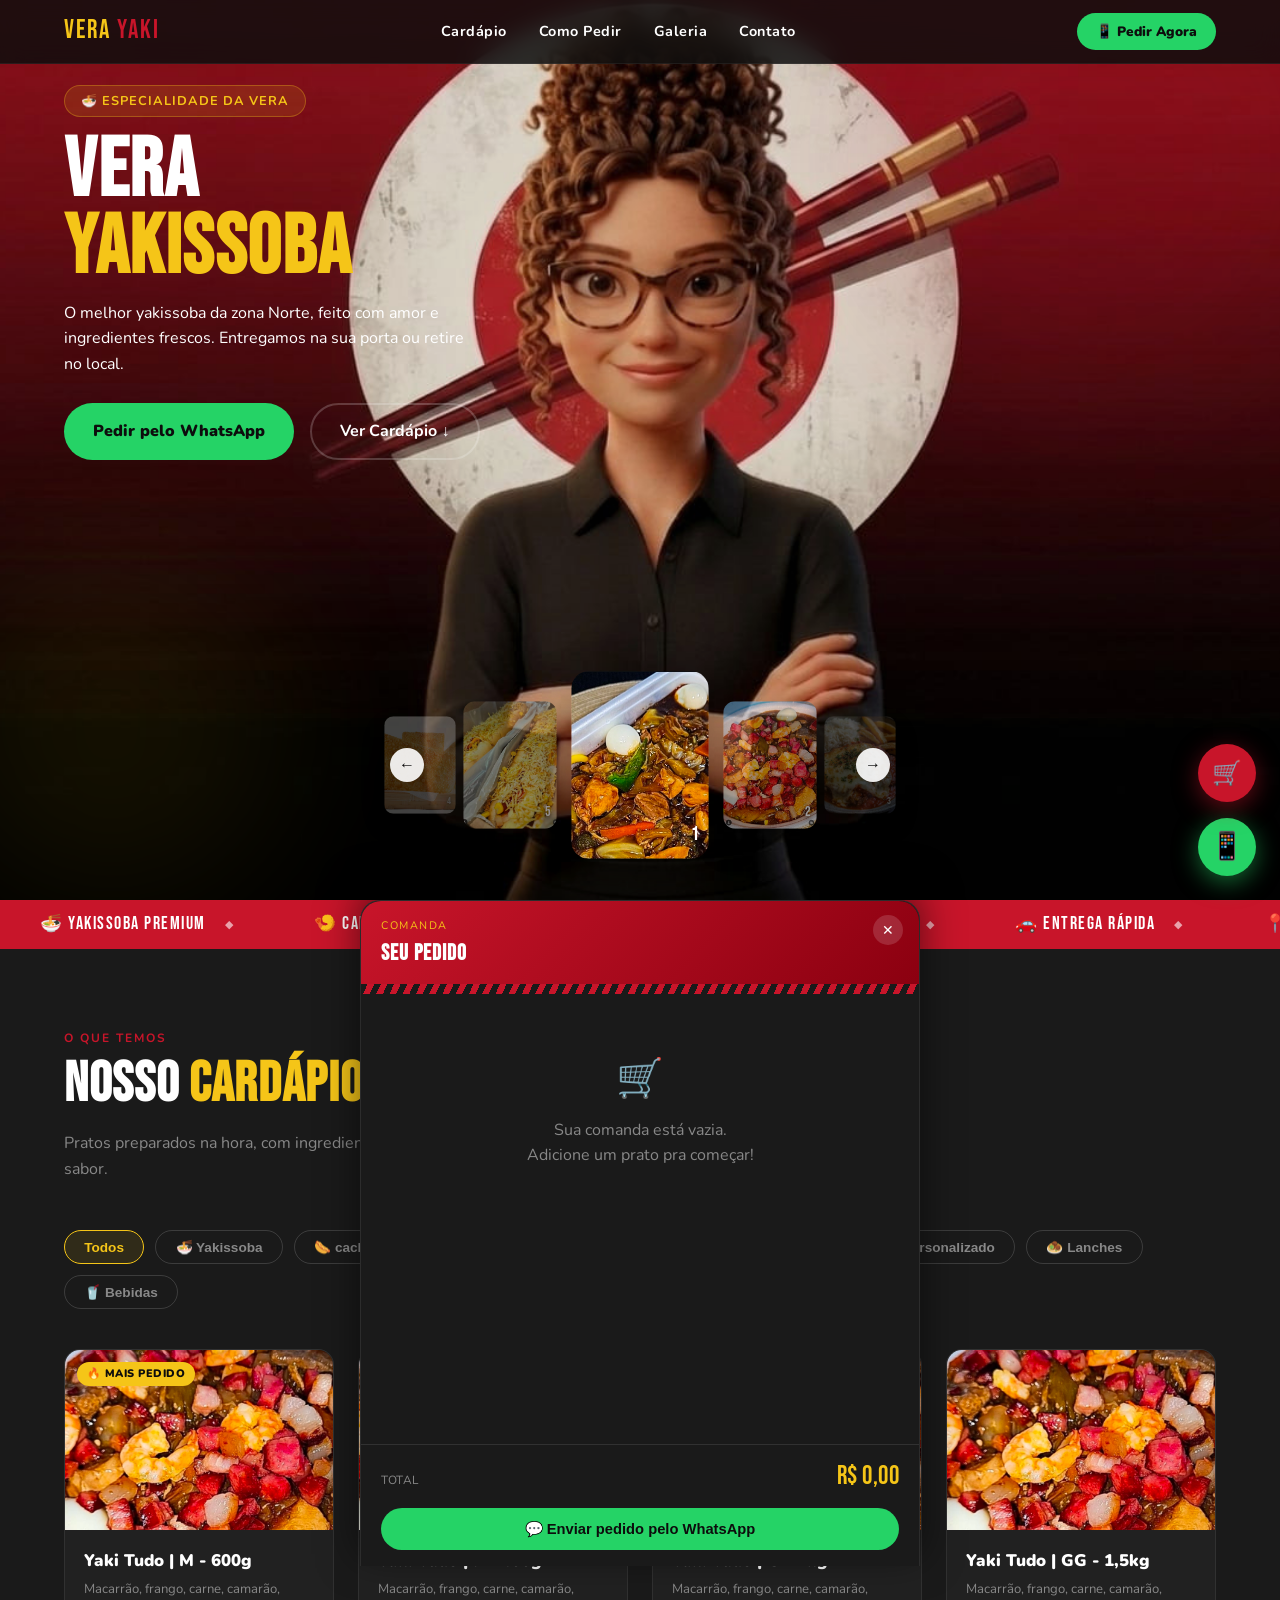
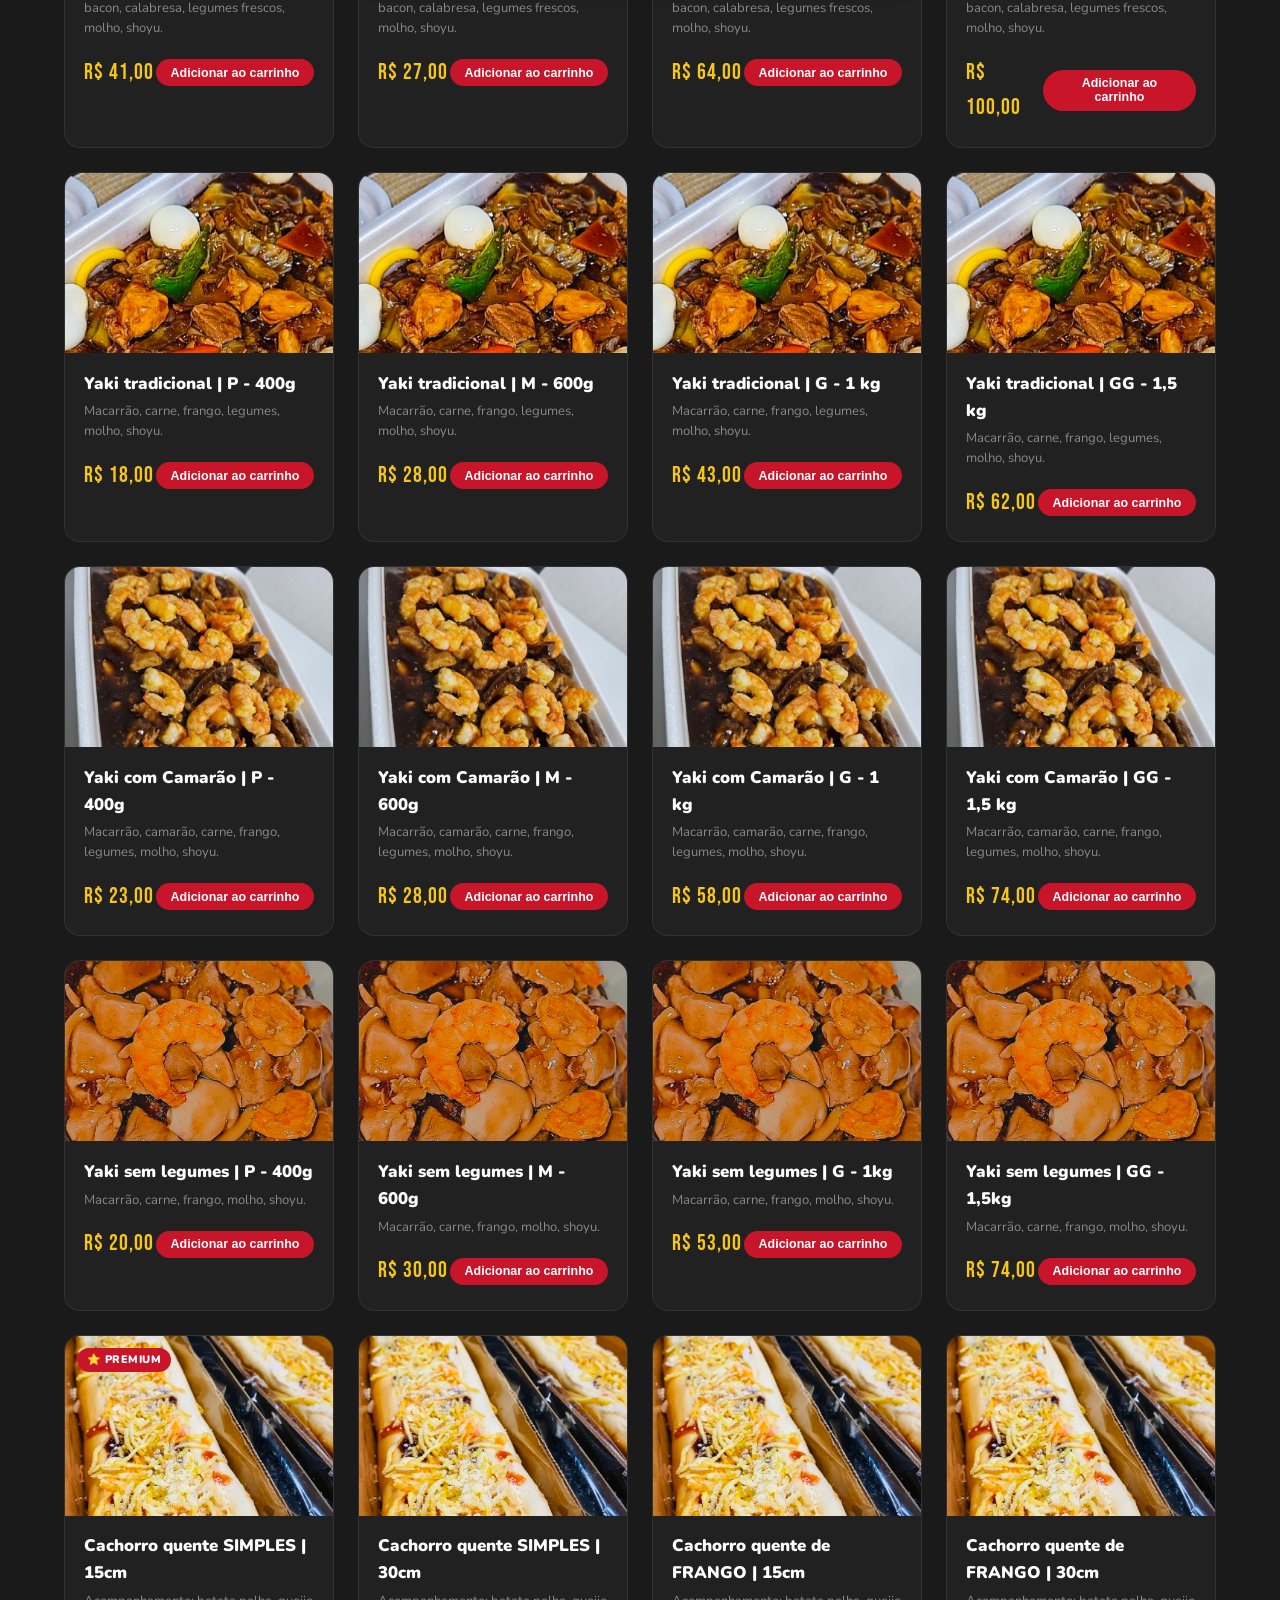
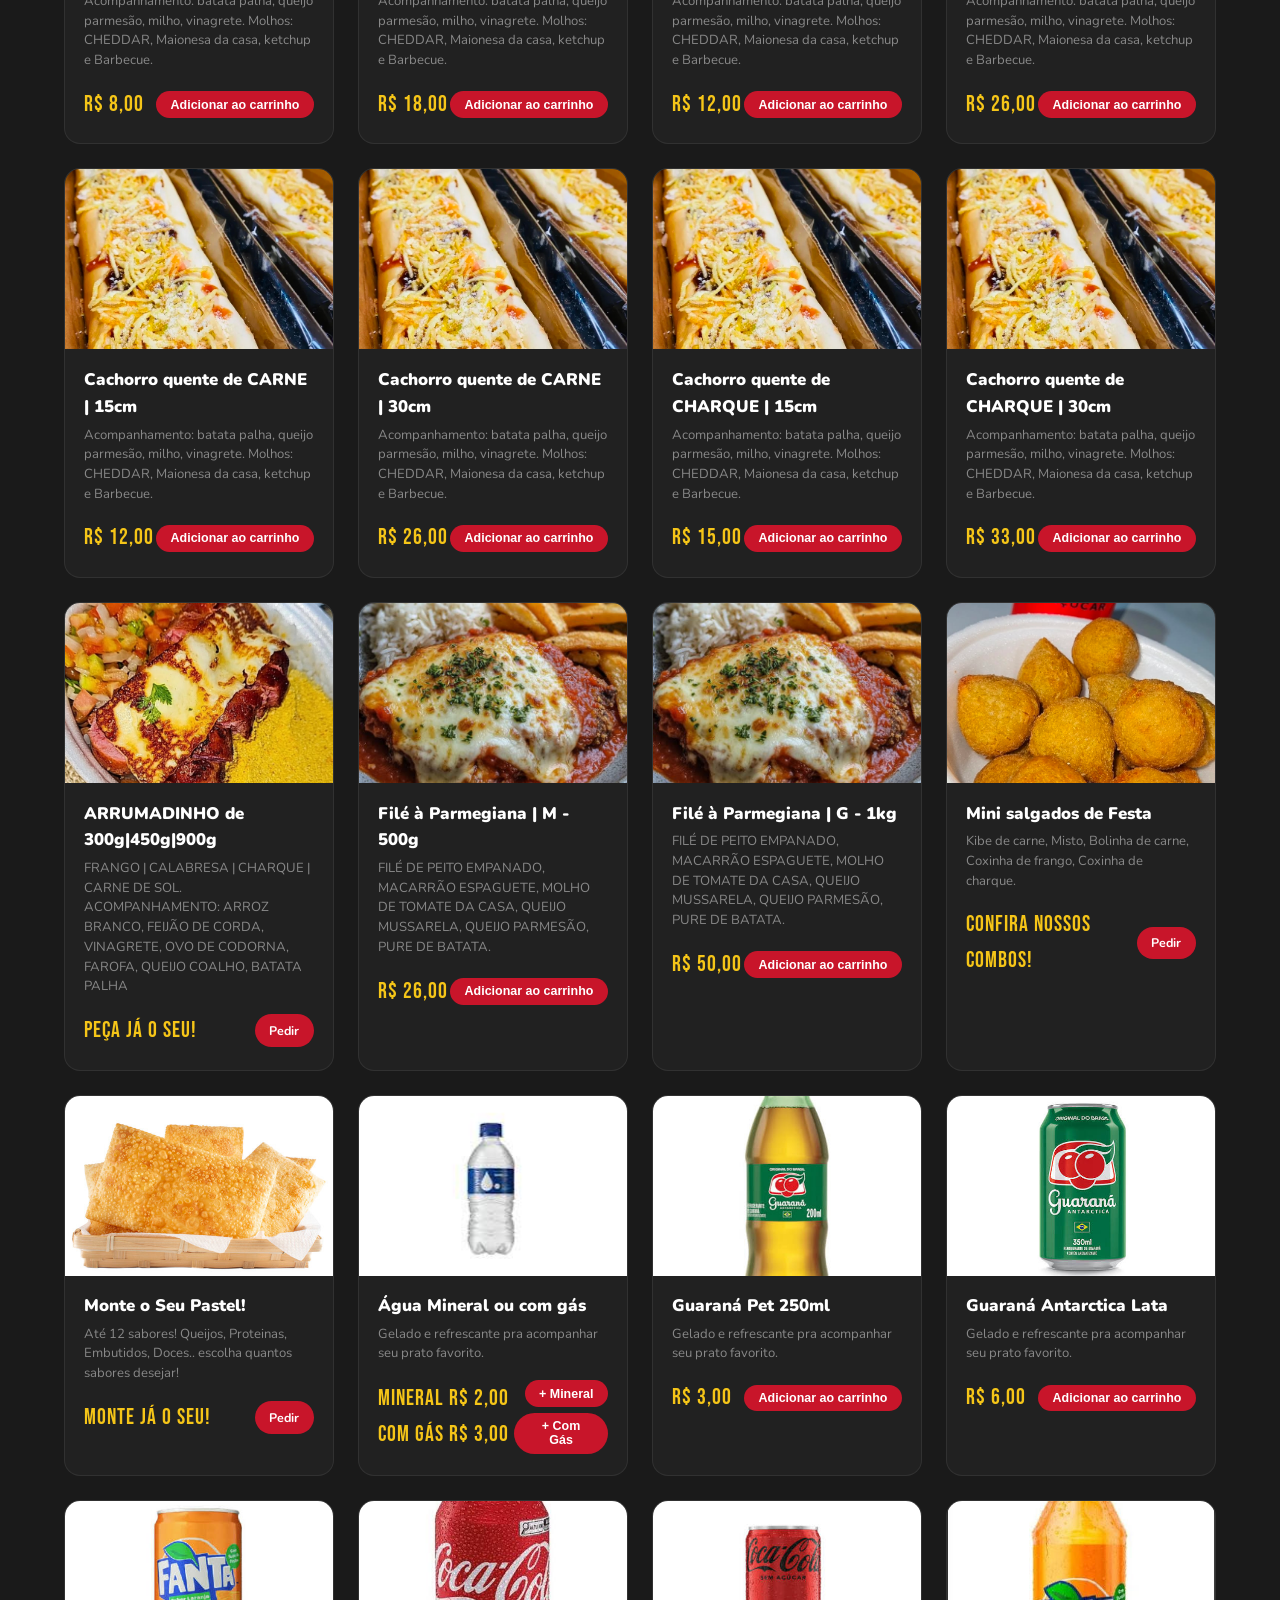
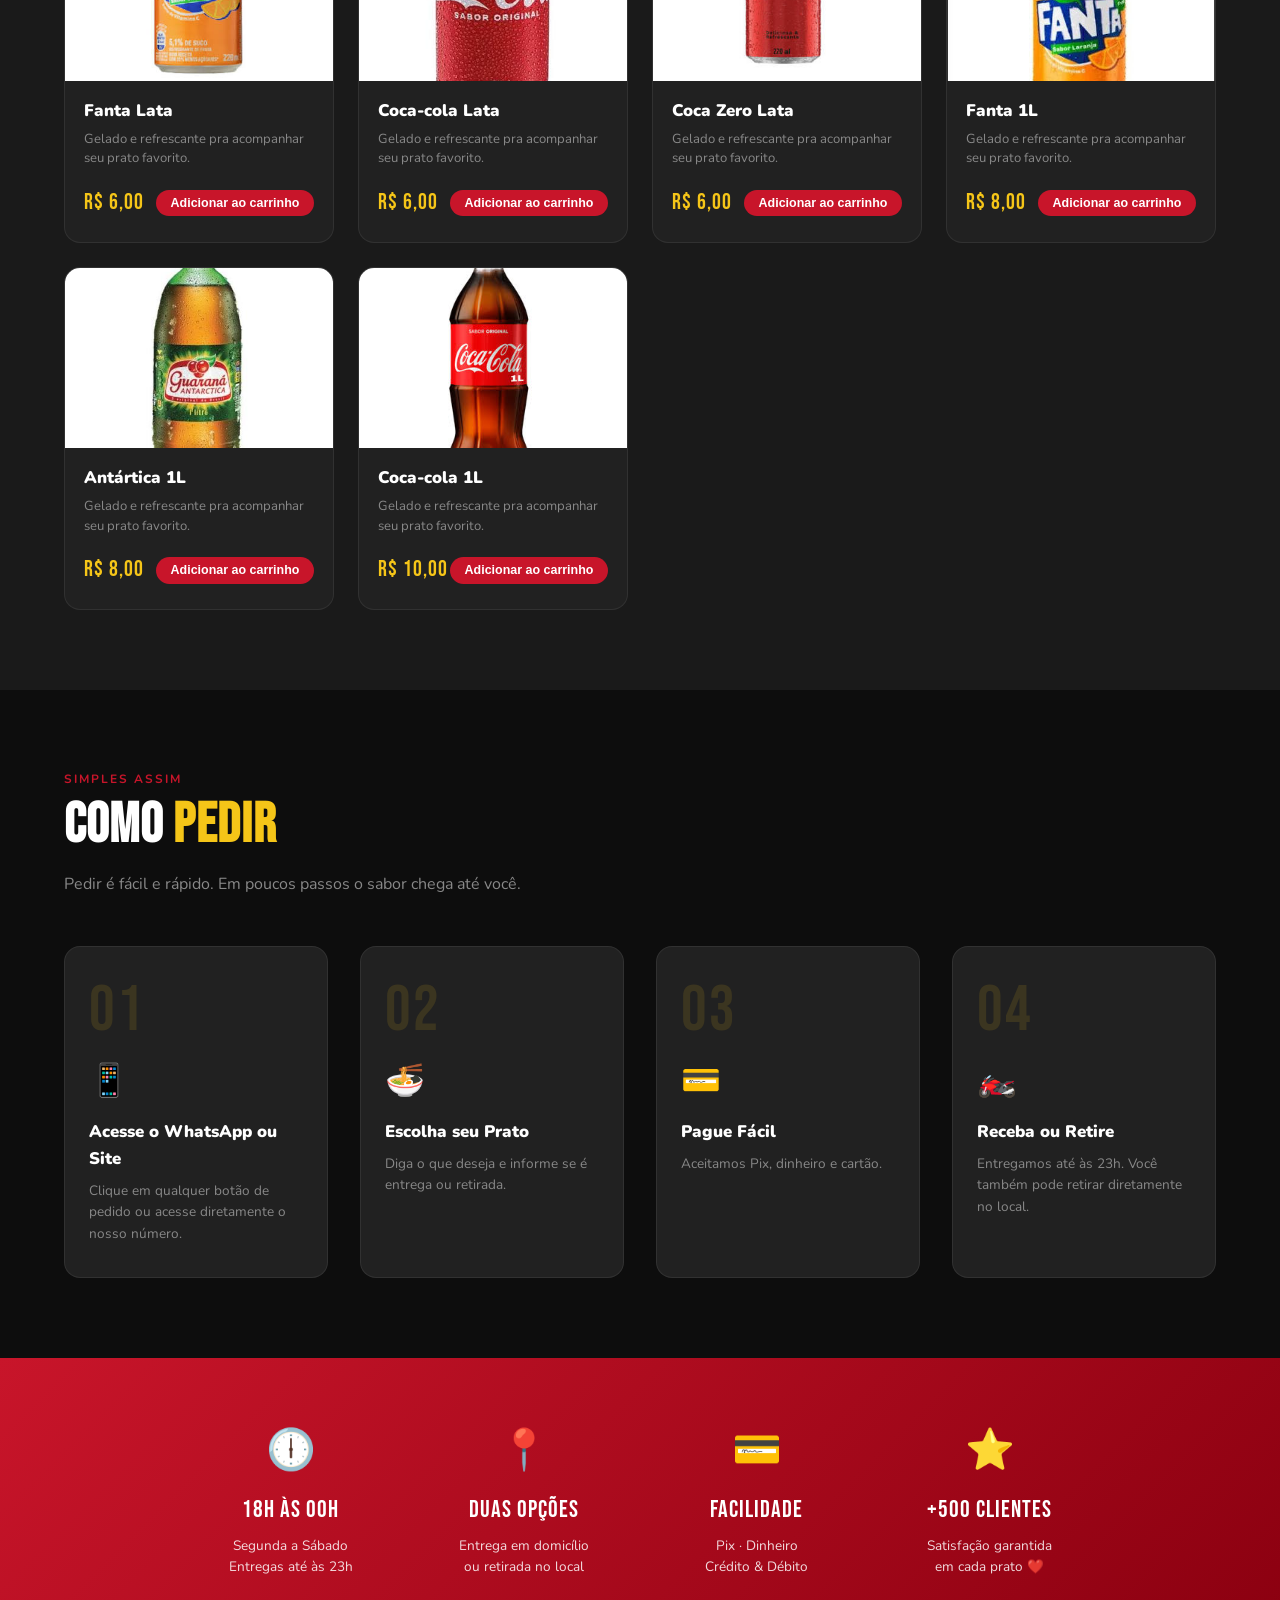
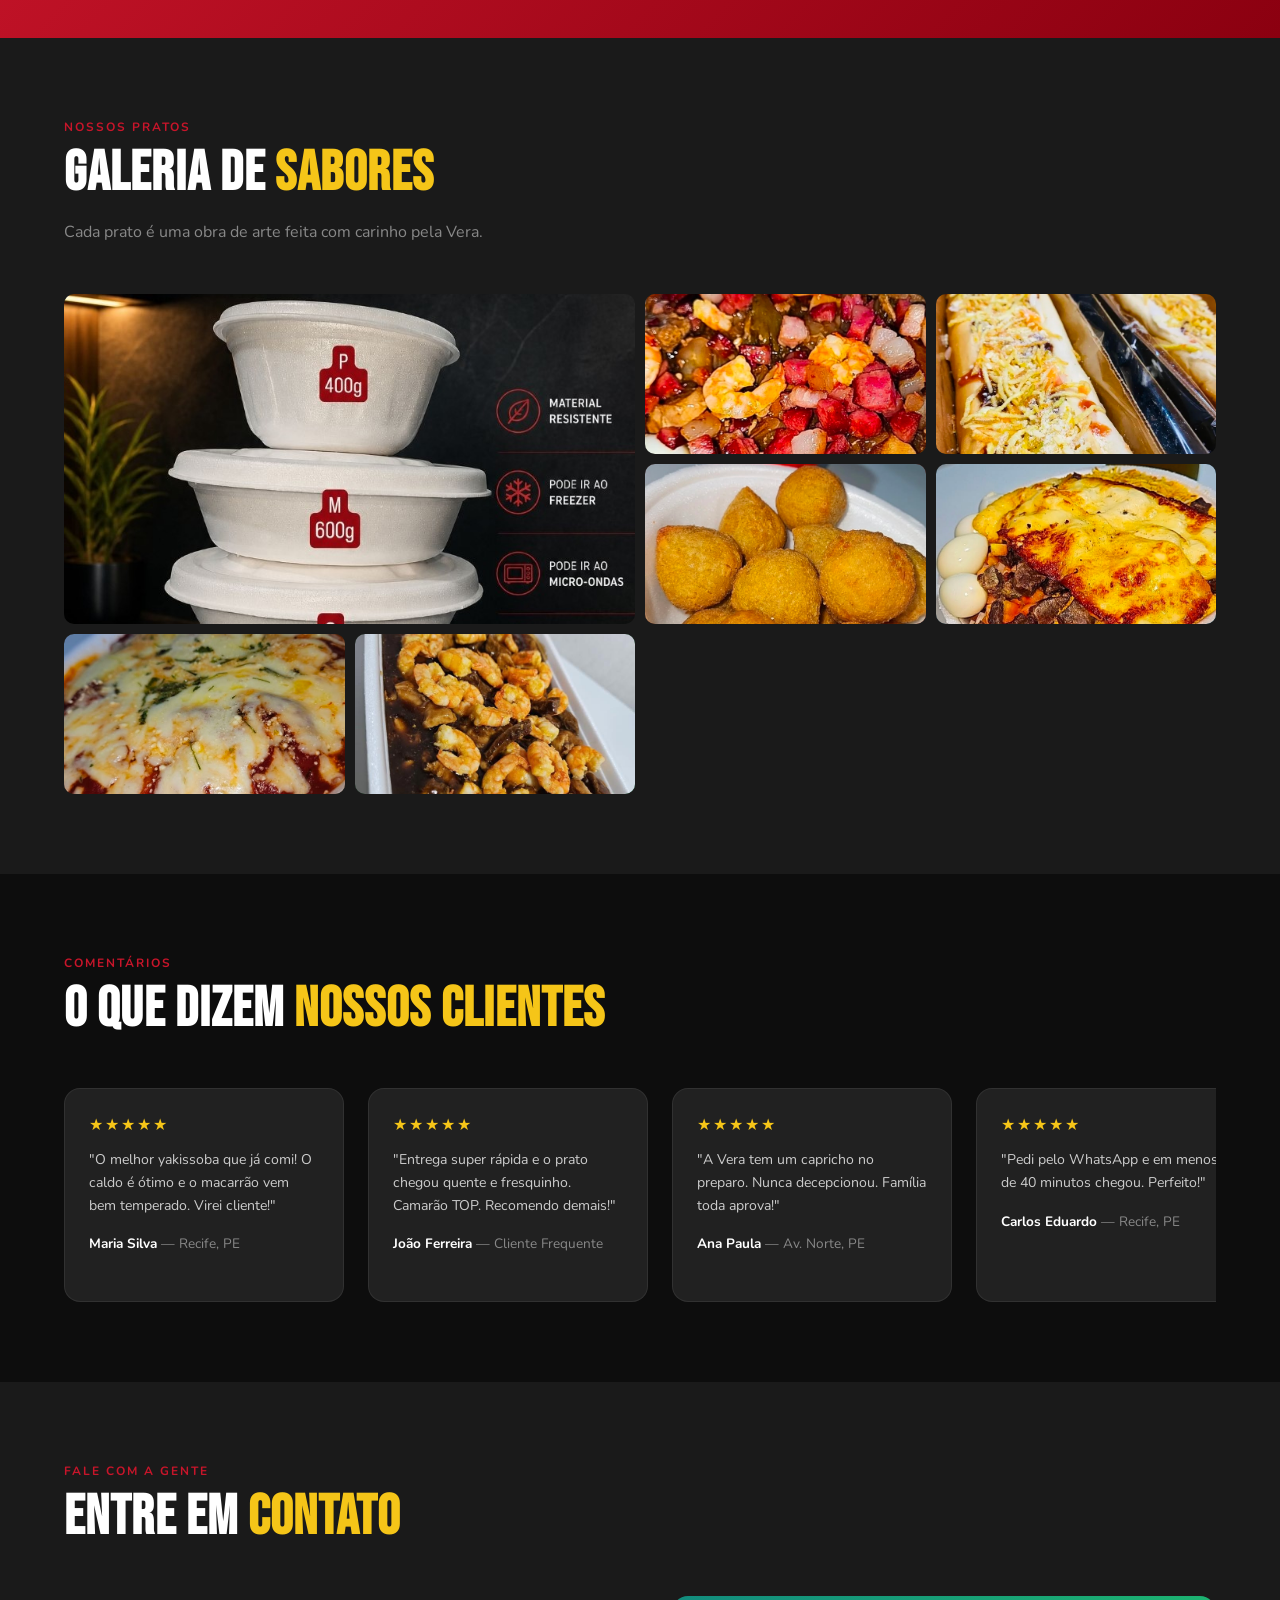
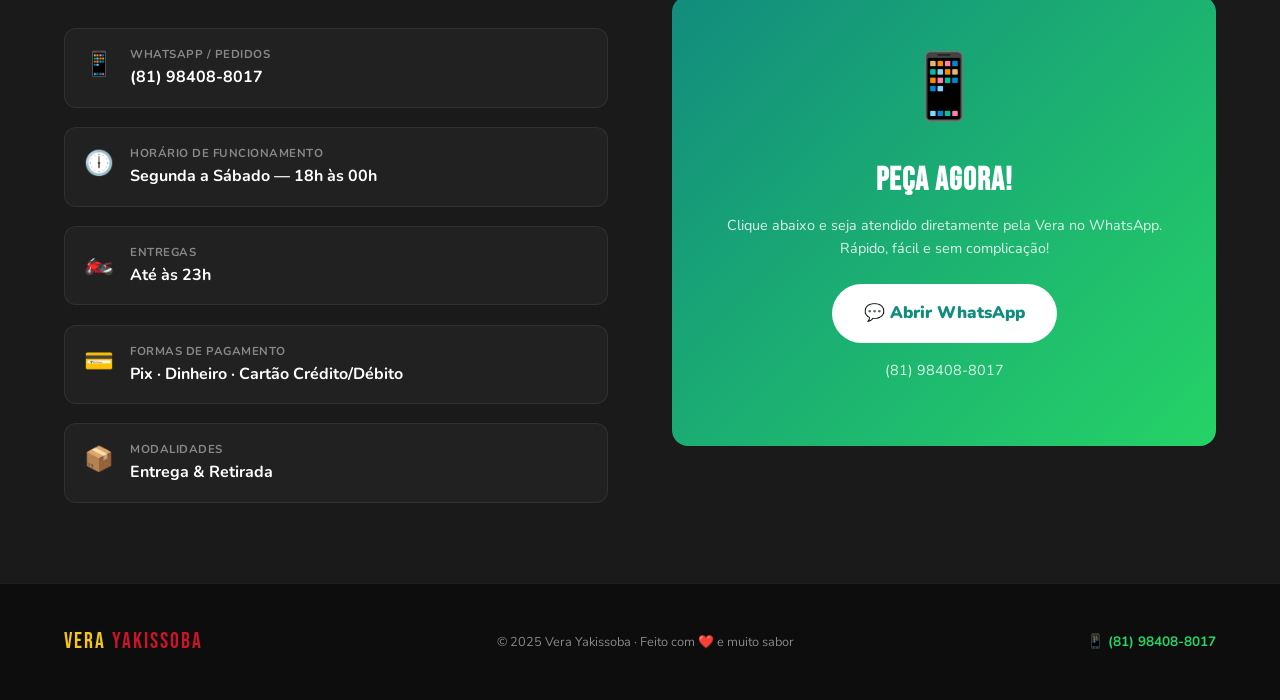
==== commit 9d2ea330: "modificação" ====
--- a/index.html
+++ b/index.html
@@ -71,77 +71,66 @@
         </div>
       </nav>
 
-      <!-- HERO -->
-      <section id="hero">
-        <div class="hero-bg">
-          <div class="orb orb1"></div>
-          <div class="orb orb2"></div>
-        </div>
-        <div class="hero-inner">
-          <div class="hero-text">
-            <div class="hero-eyebrow">🍜 Especialidade da Vera</div>
-              <h1 class="hero-title">
-                <span class="line1">VERA</span>
-                <span class="line2">YAKISSOBA</span>
-              </h1>
-              <p class="hero-sub">O melhor yakissoba da zona Norte, feito com amor e ingredientes frescos. Entregamos na sua porta ou retire no local.</p>
-              <div class="hero-badges">
-                <span class="badge badge-red">🔥 Yakissoba Artesanal</span>
-                <span class="badge badge-gold">⏰ 18h – 00h</span>
-                <span class="badge badge-green">✔ Seg a Sáb</span>
-              </div>
-              <div class="hero-actions">
-                <a class="btn-primary" href="https://wa.me/5581984088017" target="_blank">
-                  Pedir pelo WhatsApp
-                </a>
-                <a class="btn-secondary" href="#menu">Ver Cardápio ↓</a>
-              </div>
-          </div>
-          <div class="hero-visual">
-            <div class="dish-card dc1">
-              <div class="menu-card-img-wrap" style="height:100%">
-                <img src="YAKISOBA2.jpeg" alt="Yakisoba">
-              </div>
-              <div class="dish-card-label">Yakissoba</div>
-            </div>
-            <div class="dish-card dc2">
-              <img src="aparmegiana.jpg" alt="aparmegiana">
-              <div class="dish-card-label">Filé Aparmegiana</div>
-            </div>
-            <div class="dish-card dc3">
-              <img src="pastel.jpg" alt="pasteis">
-              <div class="dish-card-label">Personalizados</div>
-            </div>
-            <div class="hero-badge-float">
-              <span class="big">ABERTO</span>
-              <span class="small">18H ÀS 00H</span>
-            </div>
-          </div>
-        </div>
-      </section>
-
-      <!-- TICKER -->
-      <div class="ticker-wrap">
-        <div class="ticker-track" id="tickerTrack">
-          <span>🍜 Yakissoba Premium</span>
-          <span>🍤 Camarão Fresco</span>
-          <span>🥟 Pastel</span>
-          <span>🥩 Filé Aparmegiana</span>
-          <span>🚗 Entrega Rápida</span>
-          <span>📍 Retirada no Local</span>
-          <span>💳 Dinheiro, Pix & Cartão</span>
-          <span>⭐ Melhor da zona Norte</span>
-          <span>🍜 Yakissoba Premium</span>
-          <span>🍤 Camarão Fresco</span>
-          <span>🥟 Pastel</span>
-          <span>🥩 Filé Aparmegiana</span>
-          <span>🏍️ Entrega Rápida</span>
-          <span>📍 Retirada no Local</span>
-          <span>💳 Dinheiro, Pix & Cartão</span>
-          <span>⭐ Melhor da zona Norte</span>
+    <!-- HERO -->
+<!-- HERO -->
+    <section id="hero">
+      <div class="hero-bg"></div>
+      <div class="orb orb1"></div>
+      <div class="orb orb2"></div>
+
+      <div class="hero-inner">
+        <div class="hero-text">
+          <div class="hero-eyebrow">🍜 Especialidade da Vera</div>
+          <h1 class="hero-title">
+            <span class="line1">VERA</span>
+            <span class="line2">YAKISSOBA</span>
+          </h1>
+          <p class="hero-sub">O melhor yakissoba da zona Norte, feito com amor e ingredientes frescos. Entregamos na sua porta ou retire no local.</p>
+          <div class="hero-actions">
+            <a class="btn-primary" href="https://wa.me/5581984088017" target="_blank">Pedir pelo WhatsApp</a>
+            <a class="btn-secondary" href="#menu">Ver Cardápio ↓</a>
+          </div>
         </div>
       </div>
 
+      <!-- Carrossel circular flutuante, sobre a boneca do fundo -->
+      <!-- Carrossel coverflow flutuante sobre a imagem de fundo -->
+      <div class="food-carousel">
+        <button class="food-nav food-prev" aria-label="Anterior">←</button>
+
+        <div class="food-track" id="foodTrack">
+          <div class="food-item"><img src="yakitradi.jpeg" alt="Tradicional"><span class="food-item-num">1</span></div>
+          <div class="food-item"><img src="yakitudo.jpeg" alt="Frango"><span class="food-item-num">2</span></div>
+          <div class="food-item"><img src="aparmegiana.jpg" alt="Especial"><span class="food-item-num">3</span></div>
+          <div class="food-item"><img src="pastel.jpg" alt="Camarão"><span class="food-item-num">4</span></div>
+          <div class="food-item"><img src="hotdog.jpeg" alt="Carne"><span class="food-item-num">5</span></div>
+        </div>
+
+        <button class="food-nav food-next" aria-label="Próximo">→</button>
+      </div>
+    </section>
+
+      <!-- TICKER --> 
+    <div class="ticker-wrap">
+      <div class="ticker-track" id="tickerTrack">
+        <span>🍜 Yakissoba Premium</span>
+        <span>🍤 Camarão Fresco</span>
+        <span>🥟 Pastel</span>
+        <span>🥩 Filé Aparmegiana</span>
+        <span>🚗 Entrega Rápida</span>
+        <span>📍 Retirada no Local</span>
+        <span>💳 Dinheiro, Pix & Cartão</span>
+        <span>⭐ Melhor da zona Norte</span>
+        <span>🍜 Yakissoba Premium</span>
+        <span>🍤 Camarão Fresco</span>
+        <span>🥟 Pastel</span>
+        <span>🥩 Filé Aparmegiana</span>
+        <span>🏍️ Entrega Rápida</span>
+        <span>📍 Retirada no Local</span>
+        <span>💳 Dinheiro, Pix & Cartão</span>
+        <span>⭐ Melhor da zona Norte</span>
+      </div>
+    </div>
       <!-- MENU -->
       <section id="menu">
         <div class="section-header reveal">
@@ -1008,4 +997,4 @@
     
 
   </body>
-</html>
+</html>
--- a/SITEVERACSS.css
+++ b/SITEVERACSS.css
@@ -105,162 +105,238 @@
     .nav-hamburger span { display: block; width: 26px; height: 2px; background: var(--white); border-radius: 2px; transition: .3s; }
 
     /* ── HERO ─────────────────────────────────────────────── */
-    #hero {
-      min-height: 100vh;
-      display: grid; place-items: center;
-      padding: 100px 5vw 60px;
-      position: relative; overflow: hidden;
-    }
-    .hero-bg {
-      position: absolute; inset: 0;
-      background-image: url(VERAIMAGEM.jpeg);
-      background-position: center;
-      background-repeat: no-repeat;
-      background-size: cover;
-      opacity: 0.3;
-    }
-    /* animated smoke orbs */
-    .orb {
-      position: absolute; 
-      border-radius: 50%; 
-      filter: blur(80px);
-      animation: drift 8s ease-in-out infinite alternate;
-    }
-    .orb1 { width: 500px; height: 500px; background: rgba(200,21,42,.12); top: -10%; right: -5%; }
-    .orb2 { width: 350px; height: 350px; background: rgba(245,197,24,.08); bottom: 0; left: -5%; animation-delay: -3s; }
-    @keyframes drift { to { transform: translate(30px, -20px) scale(1.05); } }
-    .hero-inner {
-      position: relative; z-index: 1;
-      display: grid; grid-template-columns: 1fr 1fr; gap: 3rem;
-      align-items: center; max-width: 1100px; width: 100%;
-    }
-    .hero-text {}
-    .hero-eyebrow {
-      display: inline-flex; align-items: center; gap: .5rem;
-      background: rgba(245,197,24,.12);
-      border: 1px solid rgba(245,197,24,.3);
-      border-radius: 999px;
-      padding: .3rem 1rem;
-      font-size: .8rem; font-weight: 700; letter-spacing: 1px;
-      color: var(--gold); margin-bottom: 1.2rem;
-      text-transform: uppercase;
-    }
-    .hero-title {
-      font-family: var(--font-display);
-      font-size: clamp(3.5rem, 8vw, 7rem);
-      line-height: .95;
-      letter-spacing: 2px;
-    }
-    .hero-title .line1 { display: block; color: var(--white); }
-    .hero-title .line2 { display: block; color: var(--gold); }
-    .hero-sub {
-      margin-top: 1.2rem;
-      color: #ccc; font-size: 1.05rem;
-      max-width: 400px;
-    }
-    .hero-badges {
-      display: flex; gap: .7rem; flex-wrap: wrap; margin-top: 1.5rem;
-    }
-    .badge {
-      display: inline-flex; align-items: center; gap: .4rem;
-      padding: .35rem .85rem;
-      border-radius: 999px; font-size: .78rem; font-weight: 700;
-      letter-spacing: .3px;
-    }
-    .badge-red { background: rgba(200,21,42,.2); border: 1px solid var(--red); color: #ff6b7a; }
-    .badge-gold { background: rgba(245,197,24,.15); border: 1px solid rgba(245,197,24,.4); color: var(--gold); }
-    .badge-green { background: rgba(37,211,102,.12); border: 1px solid rgba(37,211,102,.4); color: #4ade80; }
-    .hero-actions { display: flex; gap: 1rem; margin-top: 2rem; flex-wrap: wrap; }
-    .btn-primary {
-      display: inline-flex; align-items: center; gap: .6rem;
-      background: var(--green); color: var(--dark);
-      padding: .85rem 1.8rem; border-radius: 999px;
-      font-weight: 900; font-size: 1rem;
-      transition: transform .2s, box-shadow .2s;
-    }
-    .btn-primary:hover { transform: translateY(-3px); box-shadow: 0 10px 30px rgba(37,211,102,.4); }
-    .btn-secondary {
-      display: inline-flex; align-items: center; gap: .6rem;
-      border: 2px solid rgba(255,255,255,.2);
-      color: var(--white);
-      padding: .85rem 1.8rem; border-radius: 999px;
-      font-weight: 700; font-size: 1rem;
-      transition: border-color .2s, background .2s;
-    }
-    .btn-secondary:hover { border-color: var(--gold); background: rgba(245,197,24,.07); }
-    /* Hero right: floating dish cards */
-    .hero-visual { position: relative; height: 480px; }
-    .dish-card {
-      position: absolute;
-      background: var(--card);
-      border: 1px solid rgba(255,255,255,.08);
-      border-radius: var(--radius);
-      overflow: hidden;
-      box-shadow: 0 20px 60px rgba(0,0,0,.5);
-      transition: transform .3s ease;
-    }
-    .dish-card:hover { transform: scale(1.04) rotate(0deg) !important; }
-    .dish-card img { width: 100%; height: 100%; object-fit: cover; }
-    .dish-card-label {
-      position: absolute; bottom: 0; left: 0; right: 0;
-      padding: .7rem 1rem;
-      background: linear-gradient(to top, rgba(0,0,0,.85), transparent);
-      font-weight: 700; font-size: .82rem; letter-spacing: .3px;
-      color: var(--white);
-    }
-    .dc1 { 
-      width: 200px; 
-      height: 240px; 
-      top: 0; 
-      left: 30px; 
-      transform: rotate(-3deg); 
-    }
-    .dc2 { 
-      width: 220px; 
-      height: 220px; 
-      top: 30px; 
-      right: 10px; 
-      transform: rotate(2deg); 
-      z-index: 2; 
-    }
-    .dc3 { 
-      width: 200px; 
-      height: 200px; 
-      bottom: 0; 
-      left: 120px; 
-      transform: rotate(1.5deg); 
-    }
-    .hero-badge-float {
-      position: absolute; 
-      z-index: 5;
-      background: var(--red);
-      border-radius: 50%;
-      width: 100px; 
-      height: 100px;
-      display: flex; 
-      flex-direction: column; 
-      align-items: center; 
-      justify-content: center;
-      font-family: var(--font-display);
-      bottom: 50px; 
-      right: 0;
-      box-shadow: 0 8px 30px rgba(200,21,42,.5);
-      animation: pulse-badge 2.5s ease-in-out infinite;
-      text-align: center; 
-      padding: 6px;
-    }
-    .hero-badge-float .big { font-size: 1.3rem; line-height: 1; }
-    .hero-badge-float .small { font-size: .55rem; letter-spacing: .5px; opacity: .9; }
-    @keyframes pulse-badge {
-      0%, 100% { box-shadow: 0 8px 30px rgba(200,21,42,.5); }
-      50% { box-shadow: 0 8px 40px rgba(200,21,42,.8); transform: scale(1.05); }
-    }
-
+/* ── HERO ─────────────────────────────────────────────── */
+#hero {
+  min-height: 100vh;
+  display: grid; place-items: center;
+  padding: 100px 5vw 60px;
+  position: relative; 
+  overflow: hidden;
+}
+
+.hero-bg {
+  position: absolute; 
+  inset: 0;
+  background-image: url(VERAOFICIALFUNDO.jpg);
+  background-position: center;
+  background-repeat: no-repeat;
+  background-size: cover;
+  opacity: 0.9;
+  z-index: 0;
+}
+
+.orb {
+  position: absolute;
+  border-radius: 50%;
+  filter: blur(80px);
+  animation: drift 8s ease-in-out infinite alternate;
+  z-index: 0;
+}
+.orb1 { width: 500px; height: 500px; background: rgba(200,21,42,.12); top: -10%; right: -5%; }
+.orb2 { width: 350px; height: 350px; background: rgba(245,197,24,.08); bottom: 0; left: -5%; animation-delay: -3s; }
+@keyframes drift { to { transform: translate(30px, -20px) scale(1.05); } }
+
+.hero-inner {
+  position: relative;
+  top: -2%; 
+  z-index: 1;
+  display: grid; 
+  grid-template-columns: 1fr 1fr; 
+  gap: 3rem;
+  align-items: start;             /* muda de center pra start */
+  max-width: 1300px; 
+  width: 100%;
+  height: 100%;
+}
+
+/* ===== Texto empurrado pro topo ===== */
+.hero-text {
+  align-self: start;
+  padding-top: 0;                 /* fica colado no topo da hero-inner */
+}
+
+.hero-eyebrow {
+  display: inline-flex; 
+  align-items: center; 
+  gap: .5rem;
+  background: rgba(245,197,24,.12);
+  border: 1px solid rgba(245,197,24,.3);
+  border-radius: 999px;
+  padding: .3rem 1rem;
+  font-size: .8rem; 
+  font-weight: 700; 
+  letter-spacing: 1px;
+  color: var(--gold); 
+  margin-bottom: 1rem;
+  text-transform: uppercase;
+}
+.hero-title {
+  font-family: var(--font-display);
+  font-size: clamp(3rem, 6.5vw, 5.6rem);   /* um pouco menor que o original pra abrir espaço */
+  line-height: .92;
+  letter-spacing: 1.5px;
+}
+.hero-title .line1 { display: block; color: var(--white); }
+.hero-title .line2 { display: block; color: var(--gold); }
+.hero-sub {
+  margin-top: .9rem;
+  color: var(--white); font-size: 1rem;
+  max-width: 400px;
+}
+.hero-badges { display: flex; gap: .7rem; flex-wrap: wrap; margin-top: 1.2rem; }
+.badge {
+  display: inline-flex; align-items: center; gap: .4rem;
+  padding: .35rem .85rem;
+  border-radius: 999px; font-size: .78rem; font-weight: 700;
+  letter-spacing: .3px;
+}
+.badge-red { background: rgba(200,21,42,.2); border: 1px solid var(--red); color: #ff6b7a; }
+.badge-gold { background: rgba(245,197,24,.15); border: 1px solid rgba(245,197,24,.4); color: var(--gold); }
+.badge-green { background: rgba(37,211,102,.12); border: 1px solid rgba(37,211,102,.4); color: #4ade80; }
+
+.hero-actions { display: flex; gap: 1rem; margin-top: 1.6rem; flex-wrap: wrap; }
+.btn-primary {
+  display: inline-flex; align-items: center; gap: .6rem;
+  background: var(--green); color: var(--dark);
+  padding: .85rem 1.8rem; border-radius: 999px;
+  font-weight: 900; font-size: 1rem;
+  transition: transform .2s, box-shadow .2s;
+}
+.btn-primary:hover { transform: translateY(-3px); box-shadow: 0 10px 30px rgba(37,211,102,.4); }
+.btn-secondary {
+  display: inline-flex; align-items: center; gap: .6rem;
+  border: 2px solid rgba(255,255,255,.2);
+  color: var(--white);
+  padding: .85rem 1.8rem; border-radius: 999px;
+  font-weight: 700; font-size: 1rem;
+  transition: border-color .2s, background .2s;
+}
+.btn-secondary:hover { border-color: var(--gold); background: rgba(245,197,24,.07); }
+
+/* ===== Carrossel circular flutuante sobre a imagem de fundo ===== */
+/* ===== Carrossel Coverflow — sobre a boneca na cintura ===== */
+.food-carousel {
+  position: absolute;
+  left: 50%;                 /* mesmo ponto usado antes; ajuste conforme o fundo */
+  top: 85%;
+  transform: translate(-50%, -50%);
+  width: 480px;
+  height: 200px;
+  z-index: 2;
+  display: flex;
+  align-items: center;
+  justify-content: center;
+}
+
+.food-track {
+  position: relative;
+  width: 100%;
+  height: 100%;
+}
+
+.food-item {
+  position: absolute;
+  top: 50%;
+  left: 50%;
+  width: 110px;
+  height: 150px;
+  border-radius: 14px;
+  overflow: hidden;
+  box-shadow: 0 18px 40px rgba(0,0,0,.45);
+  transition: transform .5s cubic-bezier(.25,.8,.3,1), opacity .5s ease, z-index 0s;
+  opacity: 0;
+  pointer-events: none;
+}
+.food-item img { width: 100%; height: 100%; object-fit: cover; display: block; }
+.food-item-num {
+  position: absolute;
+  bottom: 6px; right: 8px;
+  font-family: var(--font-display);
+  font-size: 1rem;
+  color: var(--white);
+  text-shadow: 0 2px 6px rgba(0,0,0,.7);
+}
+
+/* posições relativas ao centro (translateX é o deslocamento a partir do meio) */
+.food-item.active {
+  transform: translate(-50%, -50%) scale(1.25);
+  opacity: 1;
+  z-index: 30;
+  pointer-events: auto;
+}
+.food-item.left {
+  transform: translate(calc(-50% - 130px), -50%) scale(.85);
+  opacity: .6;
+  z-index: 20;
+}
+.food-item.right {
+  transform: translate(calc(-50% + 130px), -50%) scale(.85);
+  opacity: .6;
+  z-index: 20;
+}
+.food-item.left2 {
+  transform: translate(calc(-50% - 220px), -50%) scale(.65);
+  opacity: .25;
+  z-index: 10;
+}
+.food-item.right2 {
+  transform: translate(calc(-50% + 220px), -50%) scale(.65);
+  opacity: .25;
+  z-index: 10;
+}
+/* itens fora do alcance visível ficam escondidos */
+.food-item.hidden-slide {
+  opacity: 0;
+  pointer-events: none;
+}
+
+/* setas de navegação */
+.food-nav {
+  position: absolute;
+  top: 50%;
+  transform: translateY(-50%);
+  width: 34px; height: 34px;
+  border-radius: 50%;
+  background: rgba(255,255,255,.9);
+  border: none;
+  color: var(--dark);
+  font-size: 1rem;
+  font-weight: 900;
+  cursor: pointer;
+  z-index: 40;
+  display: flex; align-items: center; justify-content: center;
+  transition: background .2s, transform .2s;
+}
+.food-nav:hover { background: var(--gold); transform: translateY(-50%) scale(1.1); }
+.food-prev { left: -10px; }
+.food-next { right: -10px; }
+
+/* ===== Responsivo ===== */
+@media (max-width: 1024px) {
+  .food-carousel { left: 50%; top: 85%; width: 360px; height: 160px; }
+  .food-item { width: 82px; height: 112px; }
+  .food-item.left  { transform: translate(calc(-50% - 95px), -50%) scale(.85); }
+  .food-item.right { transform: translate(calc(-50% + 95px), -50%) scale(.85); }
+  .food-item.left2  { transform: translate(calc(-50% - 165px), -50%) scale(.65); }
+  .food-item.right2 { transform: translate(calc(-50% + 165px), -50%) scale(.65); }
+}
+
+@media (max-width: 600px) {
+  .food-carousel { width: 280px; height: 130px; top: 83%; }
+  .food-item { width: 64px; height: 88px; border-radius: 10px; }
+  .food-item.left  { transform: translate(calc(-50% - 70px), -50%) scale(.82); }
+  .food-item.right { transform: translate(calc(-50% + 70px), -50%) scale(.82); }
+  .food-item.left2, .food-item.right2 { opacity: 0; } /* esconde extremos em telas pequenas */
+  .food-nav { width: 28px; height: 28px; font-size: .85rem; }
+  .food-prev { left: -6px; }
+  .food-next { right: -6px; }
+}
     /* ── TICKER ─────────────────────────────────────────── */
     .ticker-wrap {
       background: var(--red);
       padding: .65rem 0;
-      overflow: hidden; position: relative;
+      overflow: hidden; 
+      position: relative;
     }
     .ticker-track {
       display: flex; gap: 0;
@@ -497,7 +573,6 @@
       border-radius: 12px; padding: 1rem 1.2rem;
     }
     .ci-icon { font-size: 1.5rem; flex-shrink: 0; }
-    .ci-body {}
     .ci-label { font-size: .72rem; color: var(--muted); font-weight: 700; letter-spacing: .5px; text-transform: uppercase; }
     .ci-value { font-weight: 700; margin-top: .1rem; }
     /* WhatsApp CTA card */
@@ -910,4 +985,4 @@
 
 @media (prefers-reduced-motion: reduce){
   .cart-wisp{ animation: none !important; opacity: .4; }
-}
+}
